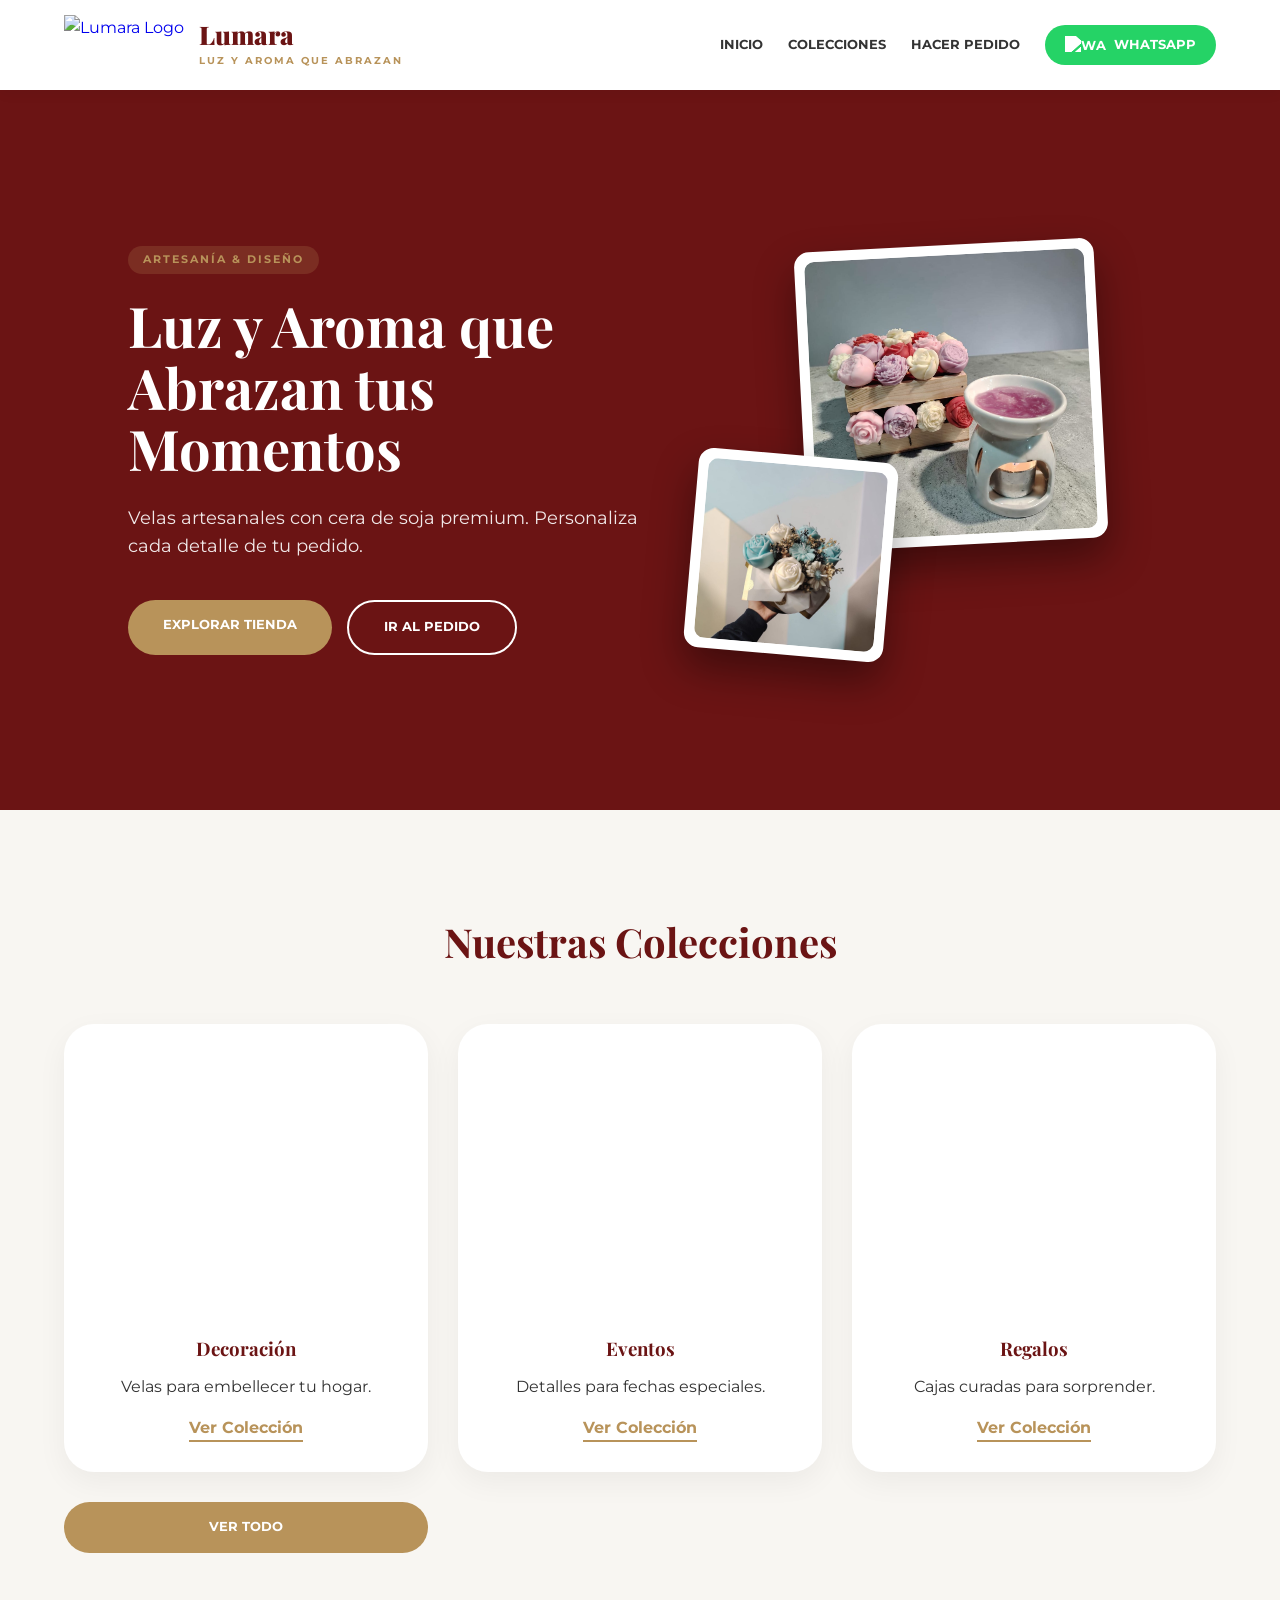
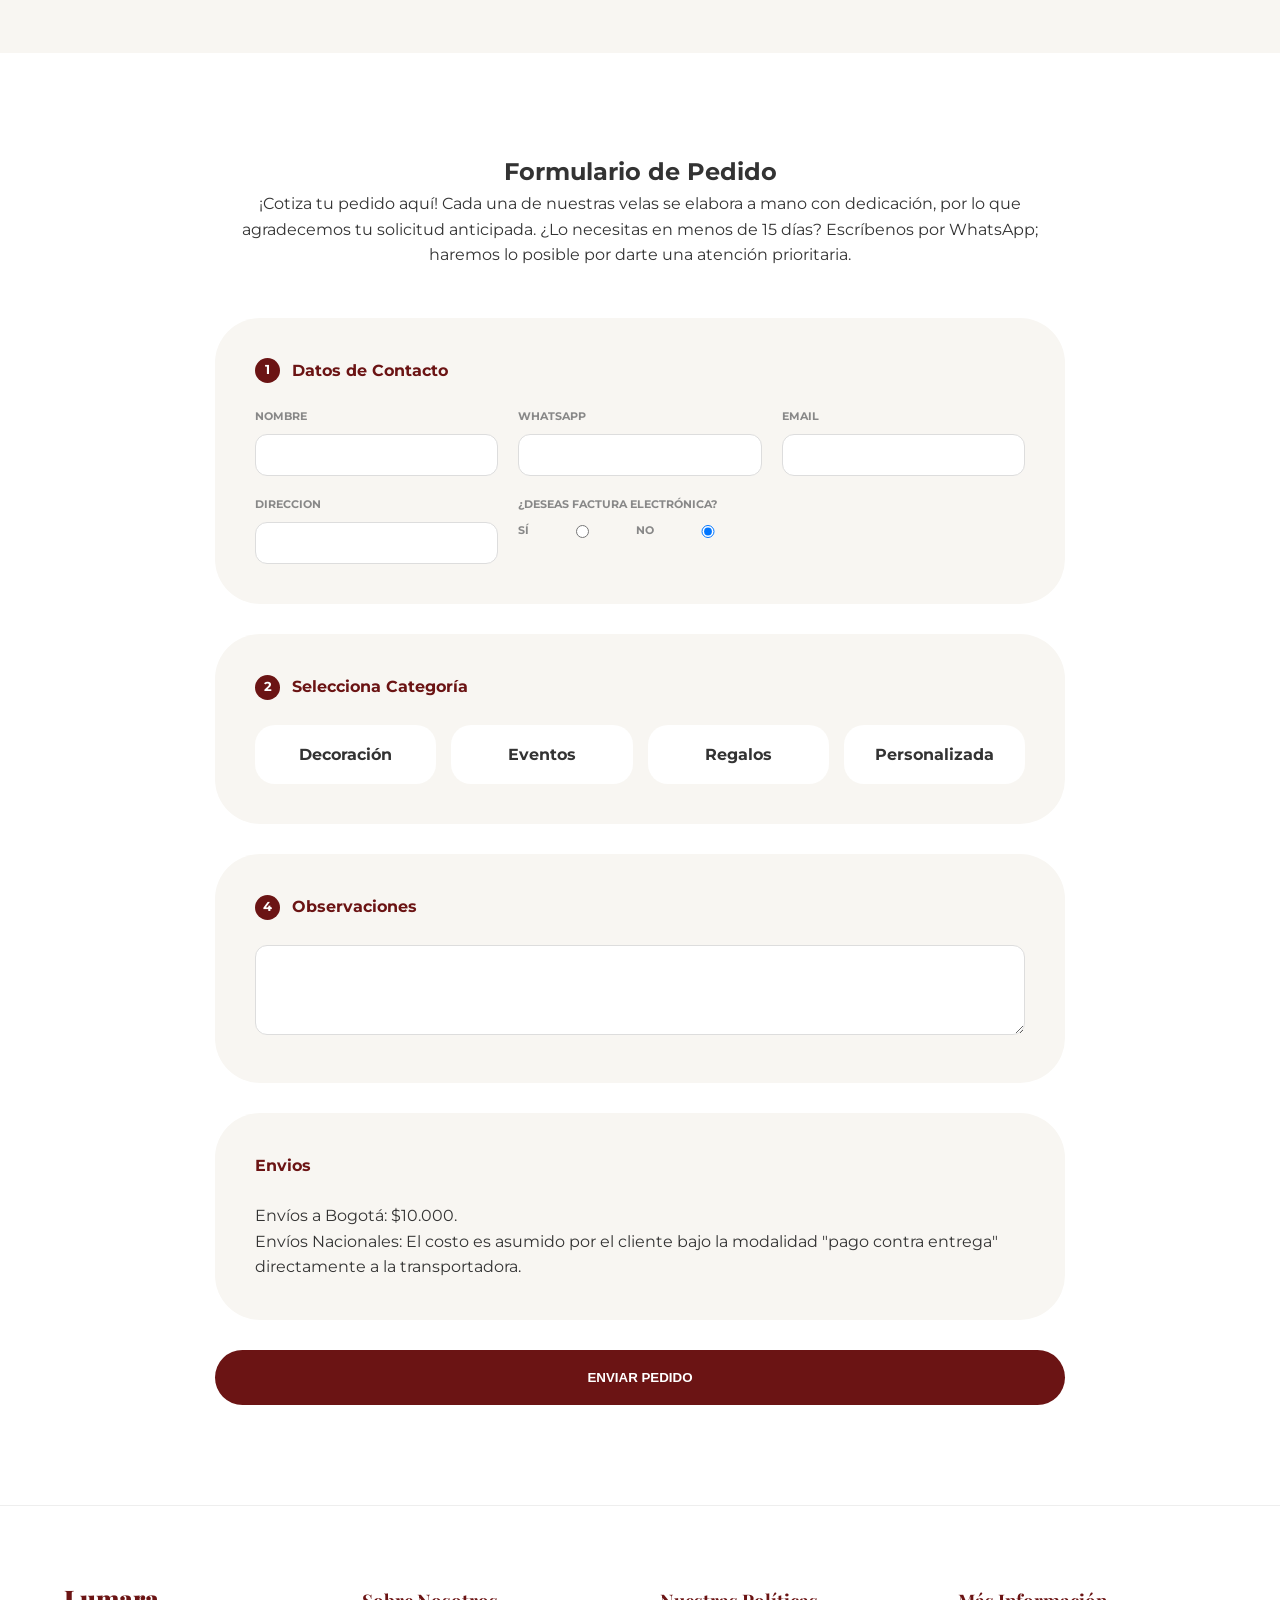
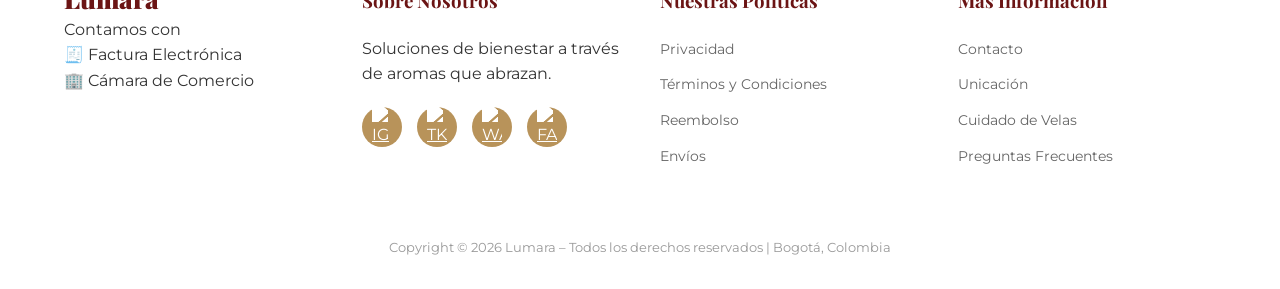
==== index.html @ b3f526e1 "Carga inicial del proyecto Lumara" ====
<!DOCTYPE html>
<html lang="es">
<head>
    <meta charset="UTF-8">
    <meta name="viewport" content="width=device-width, initial-scale=1.0">
    <title>Lumara | Luz y Aroma que Abrazan</title>
    <link href="https://fonts.googleapis.com/css2?family=Montserrat:wght@400;700&family=Playfair+Display:wght@700;900&display=swap" rel="stylesheet">
    <link rel="stylesheet" href="style.css">
</head>
<body>

    <header class="navbar">
        <div class="nav-container">
            <a href="#" class="logo-area">
                <img src="imagenes/Logo-lumara.PNG" alt="Lumara Logo" class="main-logo">
                <div class="brand-text">
                    <span class="brand-name">Lumara</span>
                    <span class="slogan">LUZ Y AROMA QUE ABRAZAN</span>
                </div>
            </a>
            <nav class="nav-links">
                <a href="#inicio">Inicio</a>
                <a href="#catalogo">Colecciones</a>
                <a href="#pedido">Hacer Pedido</a>
                <a href="https://wa.me/573114916142" class="wa-pill" target="_blank">
                    <img src="https://upload.wikimedia.org/wikipedia/commons/6/6b/WhatsApp.svg" alt="WA">
                    <span>WhatsApp</span>
                </a>
            </nav>
        </div>
    </header>

    <section id="inicio" class="hero">
        <div class="hero-content">
            <span class="badge">ARTESANÍA & DISEÑO</span>
            <h1>Luz y Aroma que Abrazan tus Momentos</h1>
            <p>Velas artesanales con cera de soja premium. Personaliza cada detalle de tu pedido.</p>
            <div class="hero-btns">
                <a href="#catalogo" class="btn btn-gold">Explorar Tienda</a>
                <a href="#pedido" class="btn btn-outline">Ir al Pedido</a>
            </div>
        </div>
        <div class="hero-visual">
            <div class="floating-card main-img">
                <img src="imagenes/vela-principal.jpeg" alt="Vela Lumara">
            </div>
            <div class="floating-card sub-img">
                <img src="imagenes/detalle-vela.jpeg" alt="Detalle Artesanal">
            </div>
        </div>
    </section>
 
    <section id="catalogo" class="catalog">
        <h2 class="section-title">Nuestras Colecciones</h2>
        <div class="categories-container">
            <div class="category-card">
                <div class="cat-img" style="background-image: url('img-decoracion.jpg');"></div>
                <div class="cat-info">
                    <h3>Decoración</h3>
                    <p>Velas para embellecer tu hogar.</p>
                    <a href="decoracion.html" class="btn-cat">Ver Colección</a>
                </div>
            </div>
            <div class="category-card">
                <div class="cat-img" style="background-image: url('img-eventos.jpg');"></div>
                <div class="cat-info">
                    <h3>Eventos</h3>
                    <p>Detalles para fechas especiales.</p>
                    <a href="eventos.html" class="btn-cat">Ver Colección</a>
                </div>
            </div>
            <div class="category-card">
                <div class="cat-img" style="background-image: url('img-regalos.jpg');"></div>
                <div class="cat-info">
                    <h3>Regalos</h3>
                    <p>Cajas curadas para sorprender.</p>
                    <a href="regalos.html" class="btn-cat">Ver Colección</a>
                </div>
            </div>
            <a href="#verTodo" class="btn btn-gold">Ver todo</a>
        </div>
    </section>

    <section id="pedido" class="order-section">
        <div class="form-container">
            <div class="form-header">
                <h2>Formulario de Pedido</h2>
                <p>¡Cotiza tu pedido aquí! Cada una de nuestras velas se elabora a mano con dedicación, por lo que agradecemos tu solicitud anticipada. ¿Lo necesitas en menos de 15 días? Escríbenos por WhatsApp; haremos lo posible por darte una atención prioritaria.</p>
            </div>

            <form id="lumara-form">
                <div class="form-block">
                    <div class="block-title"><span>1</span> Datos de Contacto</div>
                    <div class="input-grid">
                        <div class="field">
                            <label>Nombre</label>
                            <input type="text" name="nombre" required>
                        </div>
                        <div class="field">
                            <label>WhatsApp</label>
                            <input type="tel" name="whatsapp" required>
                        </div>
                        <div class="field">
                            <label>Email</label>
                            <input type="email" name="email">
                        </div>
                        <div class="field">
                            <label>Direccion</label>
                            <input type="email" name="email">
                        </div>
                        <div class="field">
                            <label>¿Deseas Factura Electrónica?</label>
                            <div class="options-group">
                                <label for="factura_si">Sí</label>
                                <input type="radio" id="factura_si" name="factura" value="si">
                                
                                <label for="factura_no">No</label>
                                <input type="radio" id="factura_no"name="factura" value="no"checked>
                            </div>
                        </div>
                    </div>
                </div>

                <div class="form-block">
                    <div class="block-title"><span>2</span> Selecciona Categoría</div>
                    <div class="category-selector-grid">
                        <label class="radio-card">
                            <input type="radio" name="categoria" value="decoracion" onclick="showProducts('decoracion')">
                            <div class="radio-box">Decoración</div>
                        </label>
                        <label class="radio-card">
                            <input type="radio" name="categoria" value="eventos" onclick="showProducts('eventos')">
                            <div class="radio-box">Eventos</div>
                        </label>
                        <label class="radio-card">
                            <input type="radio" name="categoria" value="regalos" onclick="showProducts('regalos')">
                            <div class="radio-box">Regalos</div>
                        </label>
                        <label class="radio-card">
                            <input type="radio" name="categoria" value="personalizada" onclick="showProducts('personalizada')">
                            <div class="radio-box">Personalizada</div>
                        </label>
                    </div>
                </div>

                <div id="productos-dinamicos" class="form-block" style="display: none;">
                    <div class="block-title"><span>3</span> Cantidades</div>
                    
                    <div id="list-decoracion" class="product-list" style="display: none;">
                        <div class="product-item"><span>🕯️ Vela Burbuja</span><input type="number" name="cant_burbuja" min="0"></div>
                        <div class="product-item"><span>🕯️ Vela Escultura</span> <input type="number" name="cant_escultura" min="0"></div>
                    </div>

                    <div id="list-eventos" class="product-list" style="display: none;">
                        <div class="product-item"><span>🎁 Mini Jar</span> <input type="number" name="cant_jar" min="0"></div>
                        <div class="product-item"><span>🎁 Vela de Té</span> <input type="number" name="cant_te" min="0"></div>
                    </div>

                    <div id="list-regalos" class="product-list" style="display: none;">
                        <div class="product-item"><span>💝 Box Relax</span> <input type="number" name="cant_box" min="0"></div>
                    </div>
                </div>
                <div class="form-block">
                    <div class="block-title"><span>4</span> Observaciones</div>
                    <textarea name="observaciones" rows="4"></textarea>
                </div>
                <div class="form-block">
                    <div class="block-title"> Envios </div>
                    <p> Envíos a Bogotá: $10.000.<br>Envíos Nacionales: El costo es asumido por el cliente bajo la modalidad "pago contra entrega" directamente a la transportadora.</p>
                </div>
                <button type="submit" class="btn-submit" id="submit-btn">Enviar Pedido</button>
            </form>
        </div>
    </section>

    <footer class="footer-lumara">
        <div class="footer-container">
            <div class="footer-col brand-col">
                <span class="brand-name">Lumara</span>
                <p class="legal-badge">Contamos con</p>
                <p class="legal-badge">🧾 Factura Electrónica</p>
                <p class="legal-badge">🏢 Cámara de Comercio</p>
            </div>

            <div class="footer-col">
                <h3>Sobre Nosotros</h3>
                <p>Soluciones de bienestar a través de aromas que abrazan.</p>
                <div class="social-row">
                    <a href="#" class="social-item"><img src="ig-icon.png" alt="IG"></a>
                    <a href="#" class="social-item"><img src="tk-icon.png" alt="TK"></a>
                    <a href="#" class="social-item"><img src="wa-icon.png" alt="WA"></a>
                    <a href="#" class="social-item"><img src="wa-icon.png" alt="FA"></a>
                </div>
            </div>

            <div class="footer-col">
                <h3>Nuestras Políticas</h3>
                <ul class="footer-links">
                    <li><a href="#">Privacidad</a></li>
                    <li><a href="#">Términos y Condiciones</a></li>
                    <li><a href="#">Reembolso</a></li>
                    <li><a href="#">Envíos</a></li>
                </ul>
            </div>

            <div class="footer-col">
                <h3>Más Información</h3>
                <ul class="footer-links">
                    <li><a href="#">Contacto</a></li>
                    <li><a href="#">Unicación</a></li>
                    <li><a href="#">Cuidado de Velas</a></li>
                    <li><a href="#">Preguntas Frecuentes</a></li>
                </ul>
            </div>
        </div>

        <div class="footer-credits">
            <p>Copyright © 2026 Lumara – Todos los derechos reservados | Bogotá, Colombia</p>
        </div>
    </footer>

    <script src="script.js"></script>

</body>
</html>
---- style.css ----
/* ==========================================================================
   1. VARIABLES Y BASE
   ========================================================================== */
:root {
    --burgundy: #6b1414;
    --gold: #b8935a;
    --cream: #f8f6f2;
    --white: #ffffff;
    --text: #333333;
    --shadow: 0 10px 30px rgba(0,0,0,0.05);
}

* {
    box-sizing: border-box;
    margin: 0;
    padding: 0;
}

html {
    scroll-behavior: smooth;
}

body {
    font-family: 'Montserrat', sans-serif;
    background-color: var(--cream);
    color: var(--text);
    line-height: 1.6;
}

/* ==========================================================================
   2. HEADER (CORREGIDO: image_ba6377)
   ========================================================================== */
.navbar {
    background: var(--white);
    height: 90px;
    display: flex;
    align-items: center;
    position: sticky;
    top: 0;
    z-index: 1000;
    box-shadow: 0 2px 15px rgba(0,0,0,0.05);
}

.nav-container {
    width: 90%;
    max-width: 1200px;
    margin: 0 auto;
    display: flex;
    justify-content: space-between;
    align-items: center;
}

.logo-area {
    display: flex;
    align-items: center;
    gap: 15px;
    text-decoration: none;
}

.main-logo {
    height: 60px !important; /* Tamaño fijo para evitar desproporción */
    width: auto;
}

.brand-name {
    font-family: 'Playfair Display', serif;
    font-size: 1.6rem;
    color: var(--burgundy);
    font-weight: 900;
    line-height: 1;
}

.slogan {
    font-size: 0.6rem;
    letter-spacing: 2px;
    color: var(--gold);
    font-weight: 700;
    display: block;
}

.nav-links {
    display: flex;
    align-items: center;
    gap: 25px;
}

.nav-links a {
    text-decoration: none;
    color: var(--text);
    font-size: 0.8rem;
    font-weight: 700;
    text-transform: uppercase;
    transition: 0.3s;
}

.nav-links a:hover {
    color: var(--gold);
}

.wa-pill {
    background: #25D366;
    color: white !important;
    padding: 10px 20px;
    border-radius: 50px;
    display: flex;
    align-items: center;
    gap: 8px;
}

.wa-pill img {
    height: 18px;
    filter: brightness(0) invert(1);
}

/* ==========================================================================
   3. HERO (ESTILO BORGOÑA: image_bb5703)
   ========================================================================== */
.hero {
    background-color: var(--burgundy); /* Fondo total borgoña */
    min-height: 80vh;
    display: flex;
    align-items: center;
    padding: 60px 10%;
    color: var(--white);
    overflow: hidden;
}

.hero-content {
    flex: 1;
    max-width: 600px;
}

.badge {
    display: inline-block;
    background: rgba(184, 147, 90, 0.2);
    color: var(--gold);
    padding: 5px 15px;
    border-radius: 50px;
    font-size: 0.7rem;
    font-weight: 700;
    letter-spacing: 2px;
    margin-bottom: 20px;
}

.hero h1 {
    font-family: 'Playfair Display', serif;
    font-size: 3.5rem;
    line-height: 1.1;
    margin-bottom: 25px;
}

.hero p {
    font-size: 1.1rem;
    margin-bottom: 40px;
    opacity: 0.9;
}

.hero-btns {
    display: flex;
    gap: 15px;
}

.btn {
    padding: 15px 35px;
    border-radius: 50px;
    text-decoration: none;
    font-weight: 700;
    text-transform: uppercase;
    font-size: 0.8rem;
    transition: 0.3s;
}

.btn-gold {
    background: var(--gold);
    color: var(--white);
}

.btn-outline {
    border: 2px solid var(--white);
    color: var(--white);
}

.btn:hover {
    transform: translateY(-3px);
    box-shadow: 0 10px 20px rgba(0,0,0,0.2);
}

/* IMÁGENES FLOTANTES (CORREGIDO: image_bb57b9) */
.hero-visual {
    flex: 1;
    position: relative;
    height: 450px;
    display: flex;
    justify-content: center;
}

.floating-card {
    position: absolute;
    background: var(--white);
    padding: 10px;
    border-radius: 15px;
    box-shadow: 0 20px 40px rgba(0,0,0,0.4);
}

.main-img {
    width: 300px;
    z-index: 2;
    top: 20px;
    right: 10%;
    transform: rotate(-3deg);
}

.sub-img {
    width: 200px;
    z-index: 3;
    bottom: 20px;
    left: 10%;
    transform: rotate(5deg);
}

.floating-card img {
    width: 100%;
    border-radius: 10px;
    display: block;
}

/* ==========================================================================
   4. COLECCIONES / CATÁLOGO
   ========================================================================== */
.catalog {
    padding: 100px 5%;
    text-align: center;
}

.section-title {
    font-family: 'Playfair Display', serif;
    font-size: 2.5rem;
    color: var(--burgundy);
    margin-bottom: 50px;
}

.categories-container {
    display: grid;
    grid-template-columns: repeat(auto-fit, minmax(300px, 1fr));
    gap: 30px;
    max-width: 1200px;
    margin: 0 auto;
}

.category-card {
    background: var(--white);
    border-radius: 30px;
    overflow: hidden;
    box-shadow: var(--shadow);
    transition: 0.3s;
}

.cat-img {
    height: 280px;
    background-size: cover;
    background-position: center;
}

.cat-info {
    padding: 30px;
}

.cat-info h3 {
    font-family: 'Playfair Display', serif;
    color: var(--burgundy);
    margin-bottom: 10px;
}

.btn-cat {
    display: inline-block;
    margin-top: 15px;
    color: var(--gold);
    text-decoration: none;
    font-weight: 700;
    border-bottom: 2px solid var(--gold);
}

/* ==========================================================================
   5. FORMULARIO (BORDES CURVOS: image_ba5ff6)
   ========================================================================== */
.order-section {
    padding: 100px 5%;
    background-color: var(--white);
}

.form-container {
    max-width: 850px;
    margin: 0 auto;
}

.form-header {
    text-align: center;
    margin-bottom: 50px;
}

.form-block {
    background: var(--cream);
    padding: 40px;
    border-radius: 45px; /* Bordes muy curvos como en la imagen */
    margin-bottom: 30px;
}

.block-title {
    font-weight: 700;
    color: var(--burgundy);
    margin-bottom: 25px;
    display: flex;
    align-items: center;
    gap: 12px;
}

.block-title span {
    background: var(--burgundy);
    color: var(--white);
    width: 25px;
    height: 25px;
    border-radius: 50%;
    display: flex;
    align-items: center;
    justify-content: center;
    font-size: 0.8rem;
}

.input-grid {
    display: grid;
    grid-template-columns: repeat(auto-fit, minmax(200px, 1fr));
    gap: 20px;
}

.field {
    display: flex;
    flex-direction: column;
    gap: 8px;
}

.field label {
    font-size: 0.7rem;
    font-weight: 700;
    text-transform: uppercase;
    color: #888;
}

input, textarea {
    padding: 12px 18px;
    border: 1px solid #ddd;
    border-radius: 12px;
    font-family: inherit;
    width: 100%;
}

/* Contenedor principal de la pregunta de factura */
.field-invoice {
  display: flex;
  flex-direction: column;
  gap: 10px; /* Espaciado entre la pregunta y las opciones */
  margin-top: 15px; /* Espaciado superior */
}

/* Estilo para la pregunta */
.field-invoice label.question {
  color: #333;
  font-weight: bold;
}

/* Contenedor de las opciones SÍ/NO */
.options-group {
  display: flex;
  gap: 0px; /* Espaciado horizontal entre las opciones */
  align-items: center; /* Alineación vertical */
}

/* Contenedor individual para cada opción (radio + label) */
.option {
  display: flex;
  align-items: center; /* Centrar verticalmente radio y label */
  gap: 8px; /* Espaciado entre el botón de radio y el texto */
  cursor: pointer;
}

/* Estilos específicos para las etiquetas de las opciones */
.option label {
  color: #555;
  font-weight: normal;
  margin: 0;
}

/* Selector de Categoría */
.category-selector-grid {
    display: grid;
    grid-template-columns: repeat(auto-fit, minmax(130px, 1fr));
    gap: 15px;
}

.radio-card input { display: none; }
.radio-box {
    padding: 15px;
    background: var(--white);
    border-radius: 20px;
    text-align: center;
    cursor: pointer;
    font-weight: 700;
    border: 2px solid transparent;
    transition: 0.3s;
}

.radio-card input:checked + .radio-box {
    border-color: var(--gold);
    color: var(--gold);
}

/* Lista de productos dinámicos */
.product-item {
    display: flex;
    justify-content: space-between;
    align-items: center;
    padding: 12px 0;
    border-bottom: 1px solid rgba(0,0,0,0.05);
}

.product-item input {
    width: 300px;
    text-align: center;
}

.btn-submit {
    width: 100%;
    padding: 20px;
    background: var(--burgundy);
    color: var(--white);
    border: none;
    border-radius: 50px;
    font-weight: 700;
    text-transform: uppercase;
    cursor: pointer;
    transition: 0.3s;
}

.btn-submit:hover {
    background: var(--gold);
}

/* ==========================================================================
   6. FOOTER (image_b9f680)
   ========================================================================== */
.footer-lumara {
    background: var(--white);
    padding: 80px 5% 30px;
    border-top: 1px solid #eee;
}

.footer-container {
    max-width: 1200px;
    margin: 0 auto;
    display: grid;
    grid-template-columns: repeat(auto-fit, minmax(200px, 1fr));
    gap: 40px;
}

.footer-col h3 {
    font-family: 'Playfair Display', serif;
    color: var(--burgundy);
    margin-bottom: 20px;
}

.footer-links { list-style: none; }
.footer-links li { margin-bottom: 10px; }
.footer-links a { text-decoration: none; color: #666; font-size: 0.9rem; }

.social-row { display: flex; gap: 15px; margin-top: 20px; }
.social-item {
    width: 40px;
    height: 40px;
    background: var(--gold);
    border-radius: 50%;
    display: flex;
    align-items: center;
    justify-content: center;
}

.social-item img {
    width: 20px;
    filter: brightness(0) invert(1);
}

.footer-credits {
    text-align: center;
    margin-top: 60px;
    font-size: 0.8rem;
    color: #999;
}

/* ==========================================================================
   7. RESPONSIVO
   ========================================================================== */
@media (max-width: 768px) {
    .navbar { height: auto; padding: 15px 0; }
    .nav-links { display: none; } /* Ocultar menú en móvil para simplicidad */
    .hero { flex-direction: column; text-align: center; padding: 40px 5%; }
    .hero h1 { font-size: 2.5rem; }
    .hero-visual { width: 100%; height: 300px; margin-top: 40px; }
    .main-img { width: 220px; }
    .sub-img { width: 150px; }
}
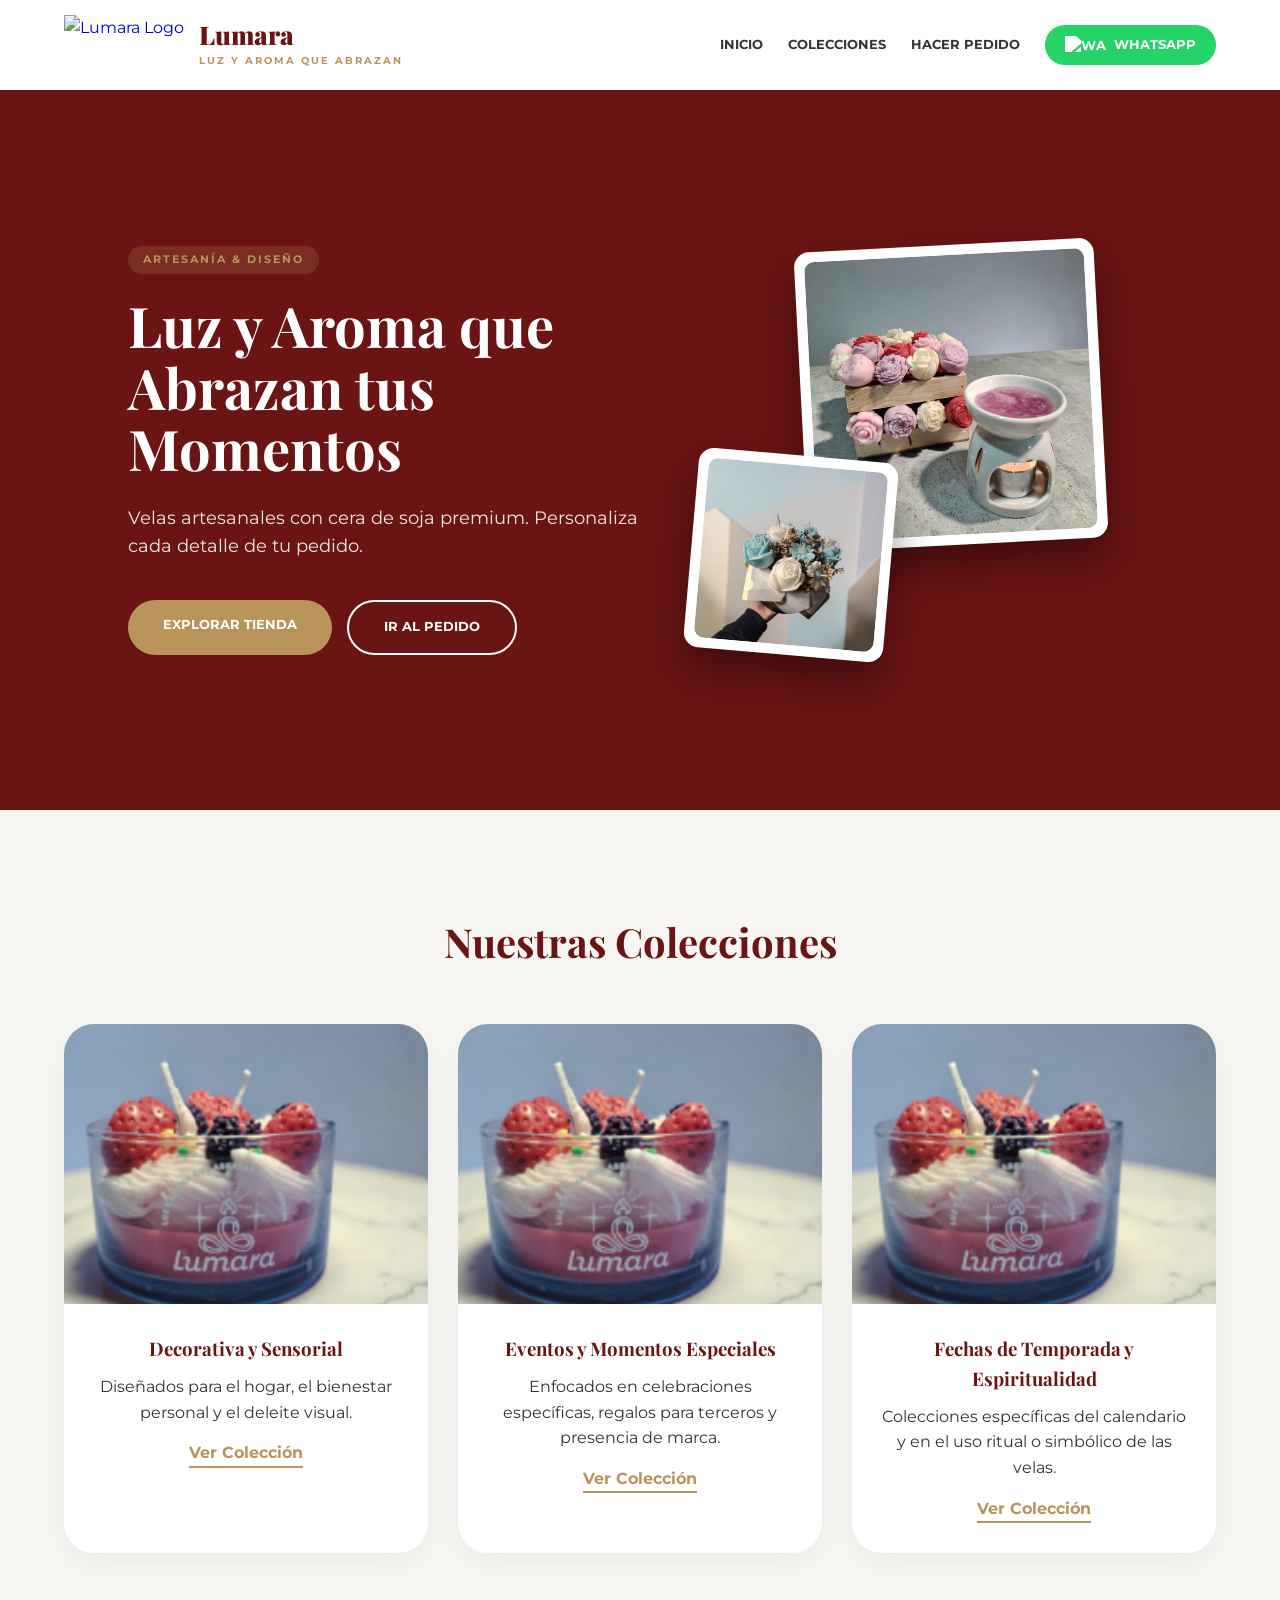
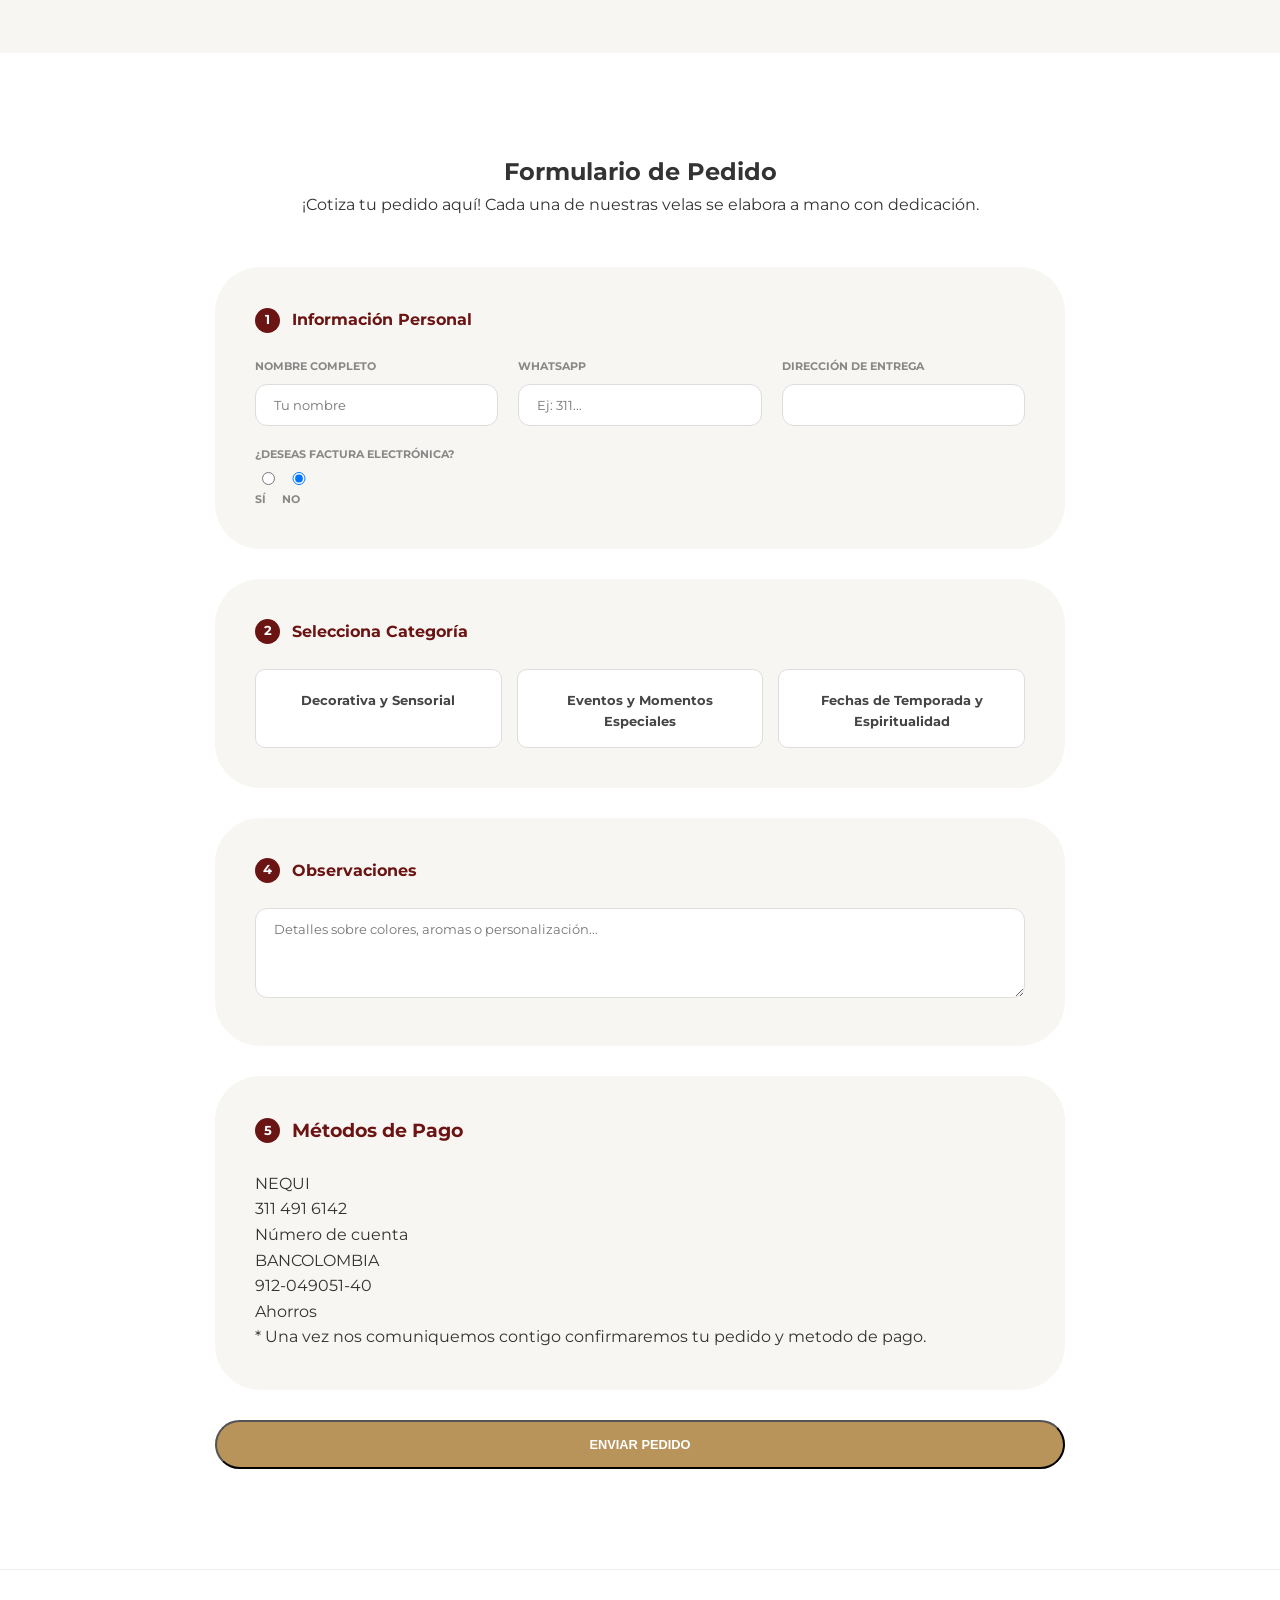
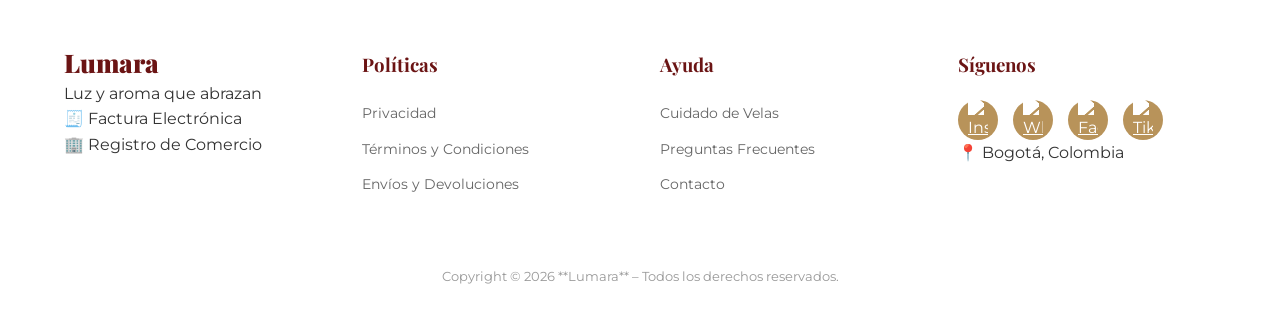
==== commit 661a664d: "Mejoras en el diseño de Lumara 15 de marzo" ====
--- a/index.html
+++ b/index.html
@@ -1,12 +1,16 @@
 <!DOCTYPE html>
 <html lang="es">
+
 <head>
     <meta charset="UTF-8">
     <meta name="viewport" content="width=device-width, initial-scale=1.0">
     <title>Lumara | Luz y Aroma que Abrazan</title>
-    <link href="https://fonts.googleapis.com/css2?family=Montserrat:wght@400;700&family=Playfair+Display:wght@700;900&display=swap" rel="stylesheet">
+    <link
+        href="https://fonts.googleapis.com/css2?family=Montserrat:wght@400;700&family=Playfair+Display:wght@700;900&display=swap"
+        rel="stylesheet">
     <link rel="stylesheet" href="style.css">
 </head>
+
 <body>
 
     <header class="navbar">
@@ -37,7 +41,7 @@
             <p>Velas artesanales con cera de soja premium. Personaliza cada detalle de tu pedido.</p>
             <div class="hero-btns">
                 <a href="#catalogo" class="btn btn-gold">Explorar Tienda</a>
-                <a href="#pedido" class="btn btn-outline">Ir al Pedido</a>
+                <a href="decorativa.html" class="btn btn-outline">Ir al Pedido</a>
             </div>
         </div>
         <div class="hero-visual">
@@ -49,35 +53,38 @@
             </div>
         </div>
     </section>
- 
+
     <section id="catalogo" class="catalog">
         <h2 class="section-title">Nuestras Colecciones</h2>
         <div class="categories-container">
+
             <div class="category-card">
-                <div class="cat-img" style="background-image: url('img-decoracion.jpg');"></div>
+                <div class="cat-img" style="background-image: url('imagenes/Decorativa y Sensorial.png');"></div>
                 <div class="cat-info">
-                    <h3>Decoración</h3>
-                    <p>Velas para embellecer tu hogar.</p>
-                    <a href="decoracion.html" class="btn-cat">Ver Colección</a>
-                </div>
-            </div>
+                    <h3>Decorativa y Sensorial</h3>
+                    <p>Diseñados para el hogar, el bienestar personal y el deleite visual.</p>
+                    <a href="decorativa.html" class="btn-cat">Ver Colección</a>
+                </div>
+            </div>
+
             <div class="category-card">
-                <div class="cat-img" style="background-image: url('img-eventos.jpg');"></div>
+                <div class="cat-img" style="background-image: url('imagenes/Decorativa y Sensorial.png');"></div>
                 <div class="cat-info">
-                    <h3>Eventos</h3>
-                    <p>Detalles para fechas especiales.</p>
+                    <h3>Eventos y Momentos Especiales</h3>
+                    <p>Enfocados en celebraciones específicas, regalos para terceros y presencia de marca.</p>
                     <a href="eventos.html" class="btn-cat">Ver Colección</a>
                 </div>
             </div>
+
             <div class="category-card">
-                <div class="cat-img" style="background-image: url('img-regalos.jpg');"></div>
+                <div class="cat-img" style="background-image: url('imagenes/Decorativa y Sensorial.png');"></div>
                 <div class="cat-info">
-                    <h3>Regalos</h3>
-                    <p>Cajas curadas para sorprender.</p>
-                    <a href="regalos.html" class="btn-cat">Ver Colección</a>
-                </div>
-            </div>
-            <a href="#verTodo" class="btn btn-gold">Ver todo</a>
+                    <h3>Fechas de Temporada y Espiritualidad</h3>
+                    <p>Colecciones específicas del calendario y en el uso ritual o simbólico de las velas.</p>
+                    <a href="temporada.html" class="btn-cat">Ver Colección</a>
+                </div>
+            </div>
+
         </div>
     </section>
 
@@ -85,37 +92,35 @@
         <div class="form-container">
             <div class="form-header">
                 <h2>Formulario de Pedido</h2>
-                <p>¡Cotiza tu pedido aquí! Cada una de nuestras velas se elabora a mano con dedicación, por lo que agradecemos tu solicitud anticipada. ¿Lo necesitas en menos de 15 días? Escríbenos por WhatsApp; haremos lo posible por darte una atención prioritaria.</p>
-            </div>
-
-            <form id="lumara-form">
+                <p>¡Cotiza tu pedido aquí! Cada una de nuestras velas se elabora a mano con dedicación.</p>
+            </div>
+
+            <form id="lumara-form"
+                action="https://script.google.com/macros/s/AKfycbyXKoO1j0jB86l4303hx8iAHmaSDSlbwB7p09s8OtyvmfCqDyS-DnFpuV3d4gm1bo3w/exec"
+                method="POST">
+
                 <div class="form-block">
-                    <div class="block-title"><span>1</span> Datos de Contacto</div>
+                    <div class="block-title"><span>1</span> Información Personal</div>
                     <div class="input-grid">
                         <div class="field">
-                            <label>Nombre</label>
-                            <input type="text" name="nombre" required>
-                        </div>
-                        <div class="field">
-                            <label>WhatsApp</label>
-                            <input type="tel" name="whatsapp" required>
-                        </div>
-                        <div class="field">
-                            <label>Email</label>
-                            <input type="email" name="email">
-                        </div>
-                        <div class="field">
-                            <label>Direccion</label>
-                            <input type="email" name="email">
-                        </div>
-                        <div class="field">
-                            <label>¿Deseas Factura Electrónica?</label>
+                            <label for="nombre">NOMBRE COMPLETO</label>
+                            <input type="text" id="nombre" name="nombre" placeholder="Tu nombre" required>
+                        </div>
+                        <div class="field">
+                            <label for="whatsapp">WHATSAPP</label>
+                            <input type="tel" id="whatsapp" name="whatsapp" placeholder="Ej: 311..." required>
+                        </div>
+                        <div class="field">
+                            <label for="direccion">DIRECCIÓN DE ENTREGA</label>
+                            <input type="text" id="direccion" name="direccion" required>
+                        </div>
+                        <div class="field">
+                            <label>¿DESEAS FACTURA ELECTRÓNICA?</label>
                             <div class="options-group">
-                                <label for="factura_si">Sí</label>
-                                <input type="radio" id="factura_si" name="factura" value="si">
-                                
-                                <label for="factura_no">No</label>
-                                <input type="radio" id="factura_no"name="factura" value="no"checked>
+                                <label class="radio-item"><input type="radio" name="factura" value="si">
+                                    <span>SÍ</span></label>
+                                <label class="radio-item"><input type="radio" name="factura" value="no" checked>
+                                    <span>NO</span></label>
                             </div>
                         </div>
                     </div>
@@ -123,103 +128,134 @@
 
                 <div class="form-block">
                     <div class="block-title"><span>2</span> Selecciona Categoría</div>
-                    <div class="category-selector-grid">
-                        <label class="radio-card">
-                            <input type="radio" name="categoria" value="decoracion" onclick="showProducts('decoracion')">
-                            <div class="radio-box">Decoración</div>
-                        </label>
-                        <label class="radio-card">
-                            <input type="radio" name="categoria" value="eventos" onclick="showProducts('eventos')">
-                            <div class="radio-box">Eventos</div>
-                        </label>
-                        <label class="radio-card">
-                            <input type="radio" name="categoria" value="regalos" onclick="showProducts('regalos')">
-                            <div class="radio-box">Regalos</div>
-                        </label>
-                        <label class="radio-card">
-                            <input type="radio" name="categoria" value="personalizada" onclick="showProducts('personalizada')">
-                            <div class="radio-box">Personalizada</div>
-                        </label>
+                    <div class="category-selector-grid" id="category-grid">
                     </div>
                 </div>
 
                 <div id="productos-dinamicos" class="form-block" style="display: none;">
-                    <div class="block-title"><span>3</span> Cantidades</div>
-                    
-                    <div id="list-decoracion" class="product-list" style="display: none;">
-                        <div class="product-item"><span>🕯️ Vela Burbuja</span><input type="number" name="cant_burbuja" min="0"></div>
-                        <div class="product-item"><span>🕯️ Vela Escultura</span> <input type="number" name="cant_escultura" min="0"></div>
-                    </div>
-
-                    <div id="list-eventos" class="product-list" style="display: none;">
-                        <div class="product-item"><span>🎁 Mini Jar</span> <input type="number" name="cant_jar" min="0"></div>
-                        <div class="product-item"><span>🎁 Vela de Té</span> <input type="number" name="cant_te" min="0"></div>
-                    </div>
-
-                    <div id="list-regalos" class="product-list" style="display: none;">
-                        <div class="product-item"><span>💝 Box Relax</span> <input type="number" name="cant_box" min="0"></div>
-                    </div>
-                </div>
+                    <div class="block-title"><span>3</span> Personaliza tu Selección</div>
+                    <div id="container-subcategorias"></div>
+                </div>
+
                 <div class="form-block">
                     <div class="block-title"><span>4</span> Observaciones</div>
-                    <textarea name="observaciones" rows="4"></textarea>
-                </div>
-                <div class="form-block">
-                    <div class="block-title"> Envios </div>
-                    <p> Envíos a Bogotá: $10.000.<br>Envíos Nacionales: El costo es asumido por el cliente bajo la modalidad "pago contra entrega" directamente a la transportadora.</p>
-                </div>
-                <button type="submit" class="btn-submit" id="submit-btn">Enviar Pedido</button>
+                    <textarea name="observaciones" rows="4"
+                        placeholder="Detalles sobre colores, aromas o personalización..."></textarea>
+                </div>
+
+                <div class="form-block payment-methods">
+                    <div class="block-title">
+                        <span>5<i class="fas fa-credit-card"></i></span>
+                        <h3>Métodos de Pago</h3>
+                    </div>
+
+                    <div class="payment-grid">
+                        <div class="payment-card nequi">
+                            <div class="card-header">
+                                <span class="bank-name">NEQUI</span>
+                                <i class="fas fa-mobile-alt"></i>
+                            </div>
+                            <div class="card-number">311 491 6142</div>
+                            <p class="card-label">Número de cuenta</p>
+                        </div>
+
+                        <div class="payment-card bancolombia">
+                            <div class="card-header">
+                                <span class="bank-name">BANCOLOMBIA</span>
+                                <i class="fas fa-university"></i>
+                            </div>
+                            <div class="card-number">912-049051-40</div>
+                            <p class="card-label">Ahorros</p>
+                        </div>
+                    </div>
+
+                    <p class="payment-note">
+                        * Una vez nos comuniquemos contigo confirmaremos tu pedido y metodo de pago.
+                    </p>
+                </div>
+                <div class="form-actions" style="text-align: center;">
+                    <button type="submit" id="submit-btn" class="btn btn-gold"
+                        style="width: 100%; padding: 15px;">ENVIAR PEDIDO</button>
+                </div>
+
             </form>
         </div>
     </section>
+
+    <div id="modal-resumen" class="modal-overlay"
+        style="display: none; background: rgba(0,0,0,0.6); position: fixed; top: 0; left: 0; width: 100%; height: 100%; justify-content: center; align-items: center; z-index: 1000;">
+        <div class="modal-content"
+            style="background: white; padding: 30px; border-radius: 15px; max-width: 500px; width: 90%; max-height: 80vh; overflow-y: auto;">
+            <h2 style="font-family: 'Playfair Display', serif; color: #b8935a; margin-bottom: 15px;">Resumen de tu
+                Pedido</h2>
+            <div id="resumen-contenido"
+                style="text-align: left; margin-bottom: 20px; font-size: 14px; line-height: 1.6; border-top: 1px solid #eee; padding-top: 15px;">
+            </div>
+            <div style="display: flex; gap: 10px;">
+                <button onclick="cerrarResumen()"
+                    style="flex: 1; padding: 10px; border: 1px solid #ccc; background: white; border-radius: 5px; cursor: pointer;">Editar</button>
+                <button onclick="confirmarYEnviar()" id="btn-confirmar-final"
+                    style="flex: 2; padding: 10px; background: #b8935a; color: white; border: none; border-radius: 5px; cursor: pointer; font-weight: bold;">Confirmar
+                    y Enviar</button>
+            </div>
+        </div>
+    </div>
+
+    <script src="script.js"></script>
 
     <footer class="footer-lumara">
         <div class="footer-container">
             <div class="footer-col brand-col">
                 <span class="brand-name">Lumara</span>
-                <p class="legal-badge">Contamos con</p>
-                <p class="legal-badge">🧾 Factura Electrónica</p>
-                <p class="legal-badge">🏢 Cámara de Comercio</p>
+                <p class="slogan-footer">Luz y aroma que abrazan</p>
+                <div class="legal-info">
+                    <p class="legal-badge">🧾 Factura Electrónica</p>
+                    <p class="legal-badge">🏢 Registro de Comercio</p>
+                </div>
             </div>
 
             <div class="footer-col">
-                <h3>Sobre Nosotros</h3>
-                <p>Soluciones de bienestar a través de aromas que abrazan.</p>
-                <div class="social-row">
-                    <a href="#" class="social-item"><img src="ig-icon.png" alt="IG"></a>
-                    <a href="#" class="social-item"><img src="tk-icon.png" alt="TK"></a>
-                    <a href="#" class="social-item"><img src="wa-icon.png" alt="WA"></a>
-                    <a href="#" class="social-item"><img src="wa-icon.png" alt="FA"></a>
-                </div>
-            </div>
-
-            <div class="footer-col">
-                <h3>Nuestras Políticas</h3>
+                <h3>Políticas</h3>
                 <ul class="footer-links">
                     <li><a href="#">Privacidad</a></li>
                     <li><a href="#">Términos y Condiciones</a></li>
-                    <li><a href="#">Reembolso</a></li>
-                    <li><a href="#">Envíos</a></li>
+                    <li><a href="#">Envíos y Devoluciones</a></li>
                 </ul>
             </div>
 
             <div class="footer-col">
-                <h3>Más Información</h3>
+                <h3>Ayuda</h3>
                 <ul class="footer-links">
-                    <li><a href="#">Contacto</a></li>
-                    <li><a href="#">Unicación</a></li>
                     <li><a href="#">Cuidado de Velas</a></li>
                     <li><a href="#">Preguntas Frecuentes</a></li>
+                    <li><a href="#">Contacto</a></li>
                 </ul>
             </div>
+
+            <div class="footer-col">
+                <h3>Síguenos</h3>
+                <div class="social-row">
+                    <a href="#" class="social-item"><img src="https://cdn-icons-png.flaticon.com/512/174/174855.png"
+                            alt="Instagram"></a>
+                    <a href="https://wa.me/573114916142" class="social-item"><img
+                            src="https://cdn-icons-png.flaticon.com/512/733/733585.png" alt="WhatsApp"></a>
+                    <a href="https://www.facebook.com/TU_PERFIL" class="social-item" target="_blank">
+                        <img src="https://cdn-icons-png.flaticon.com/512/733/733547.png" alt="Facebook">
+                    </a>
+
+                    <a href="https://www.tiktok.com/@TU_USUARIO" class="social-item" target="_blank">
+                        <img src="https://cdn-icons-png.flaticon.com/512/3046/3046121.png" alt="TikTok">
+                    </a>
+                </div>
+                <p class="location-text">📍 Bogotá, Colombia</p>
+            </div>
         </div>
 
         <div class="footer-credits">
-            <p>Copyright © 2026 Lumara – Todos los derechos reservados | Bogotá, Colombia</p>
+            <p>Copyright © 2026 **Lumara** – Todos los derechos reservados.</p>
         </div>
     </footer>
 
-    <script src="script.js"></script>
-
 </body>
+
 </html>
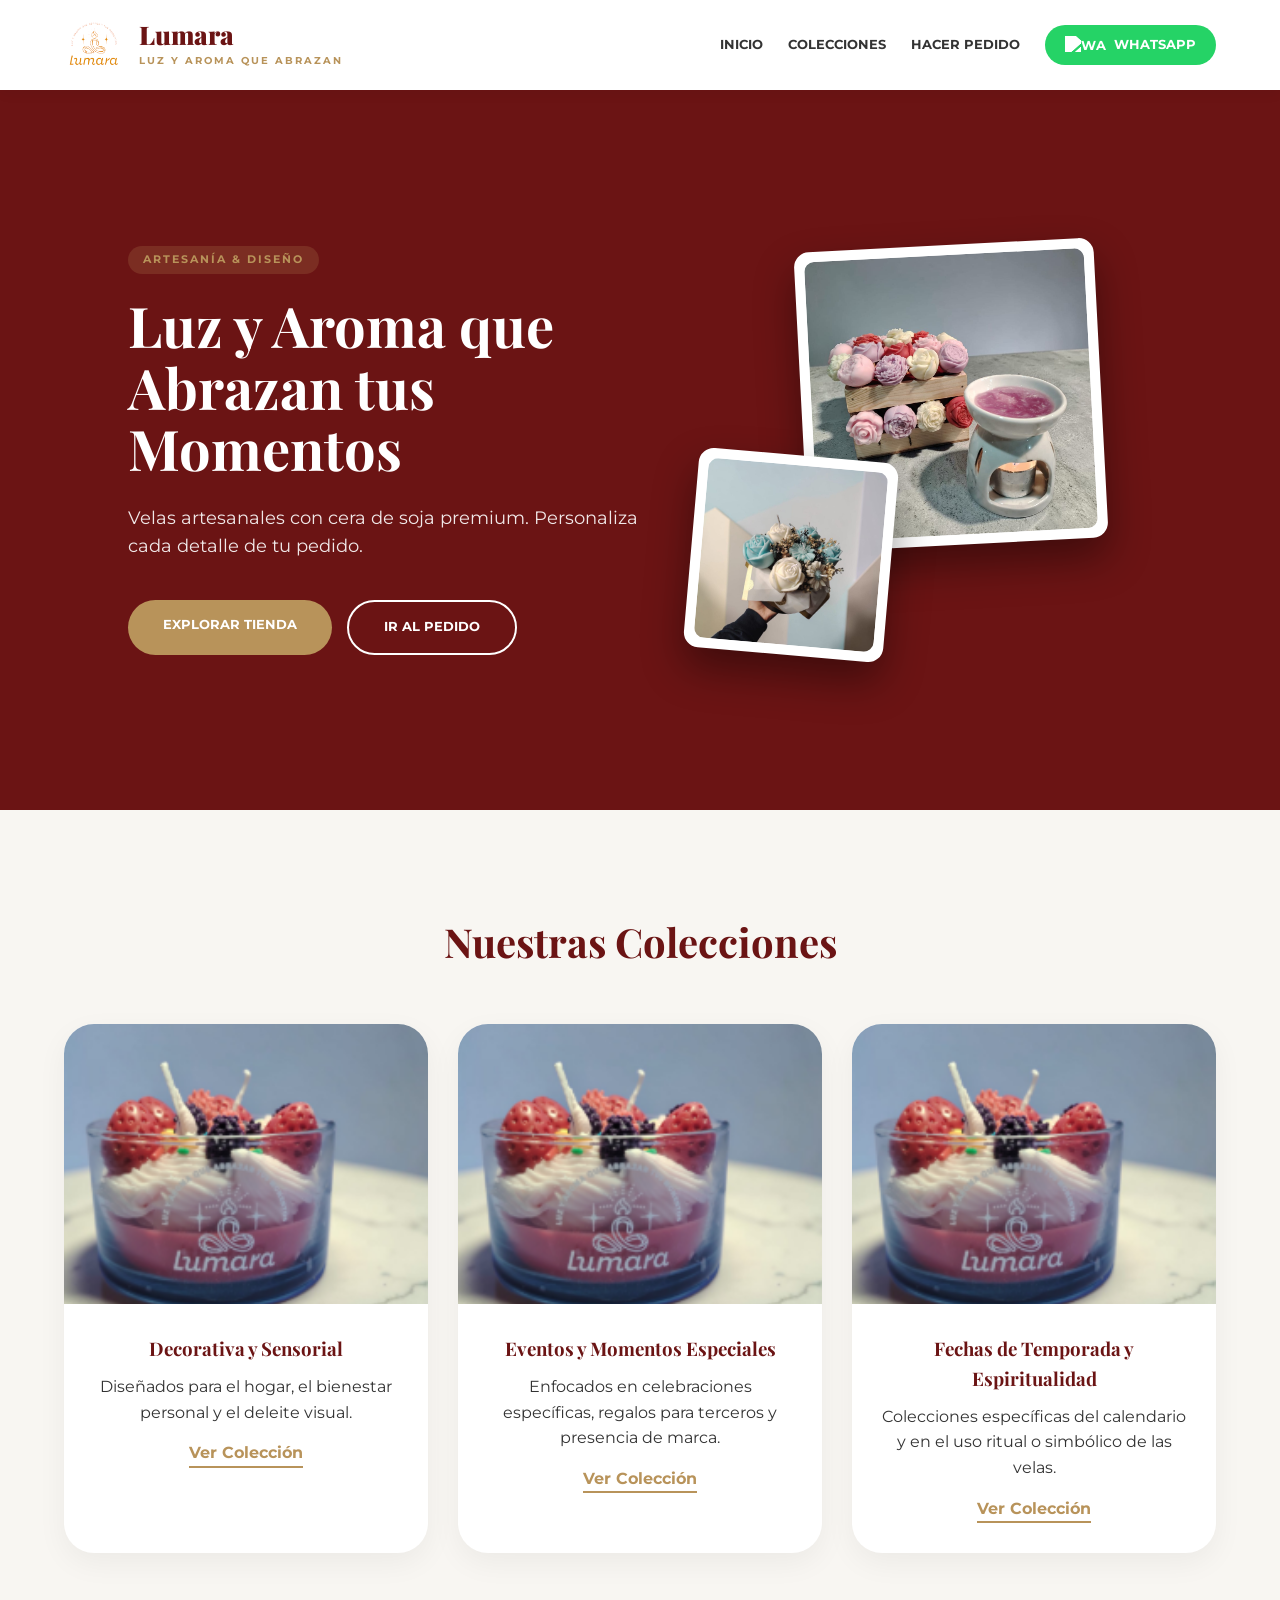
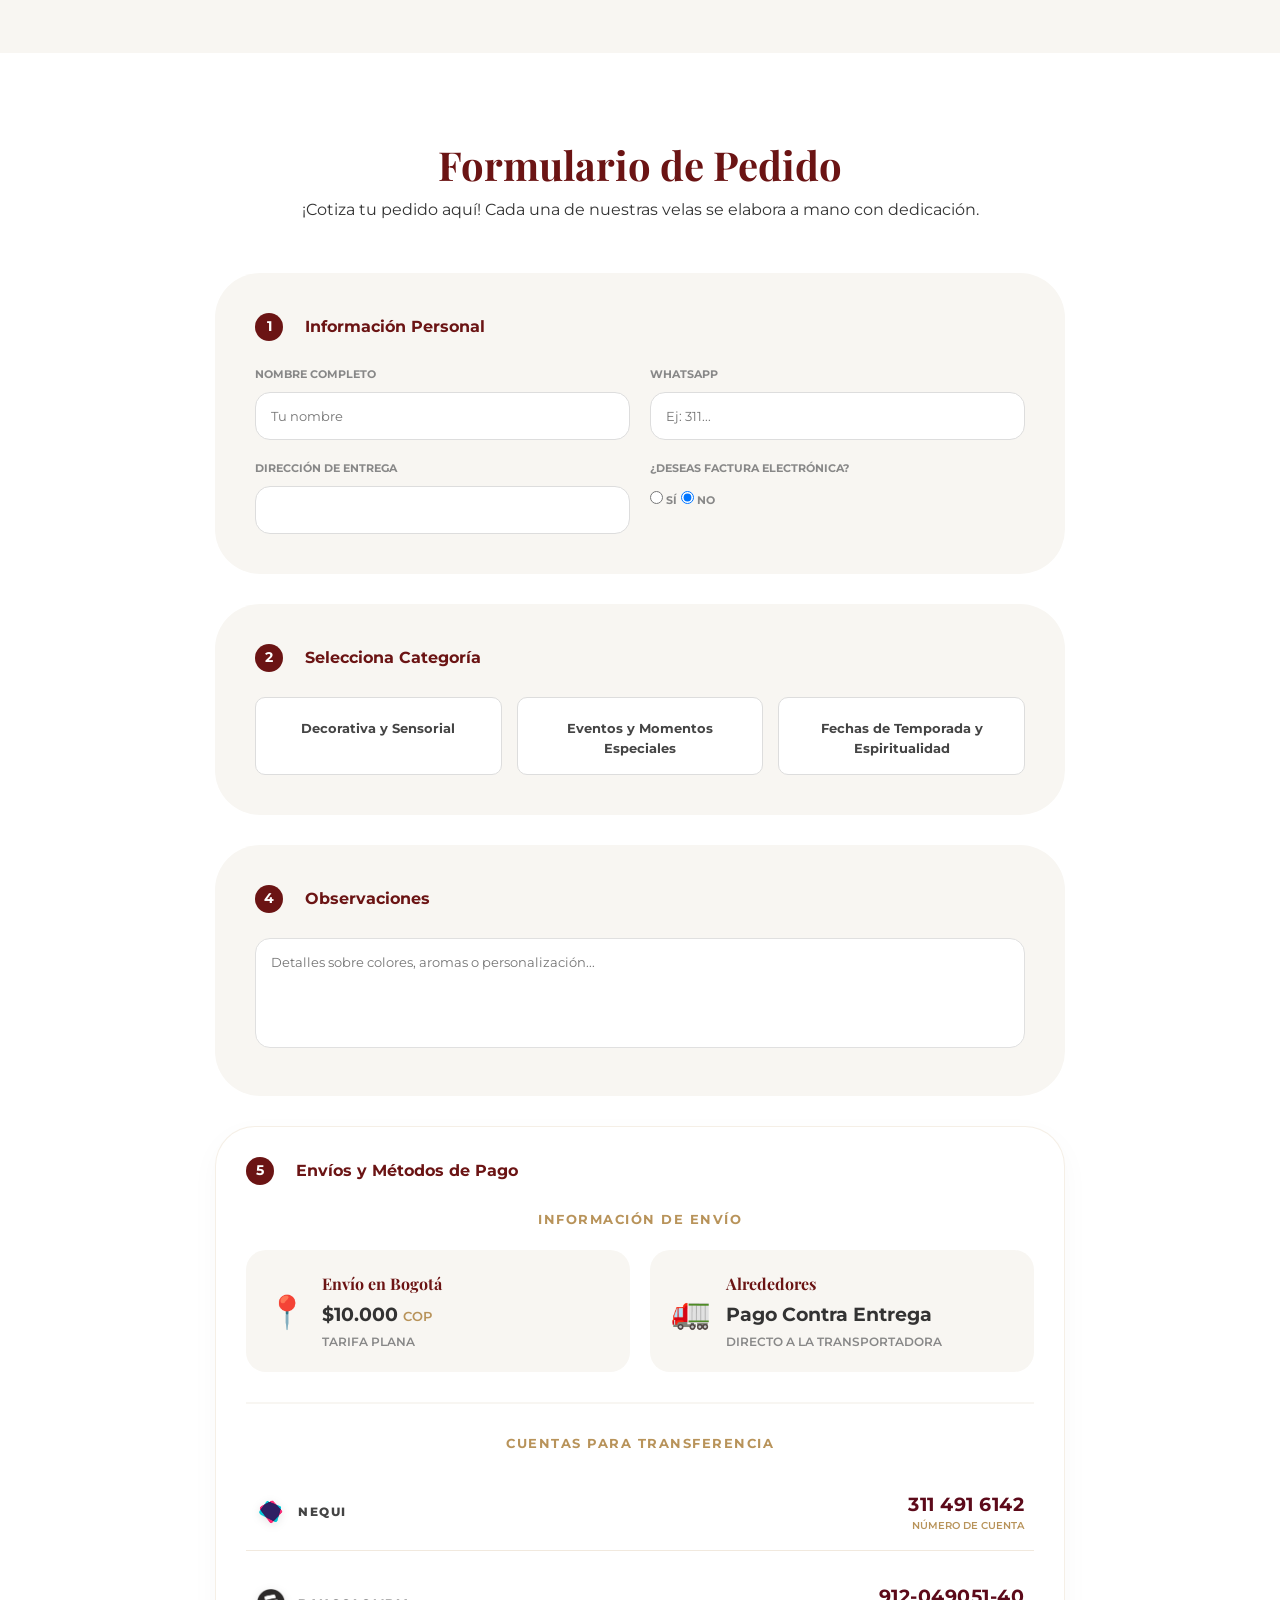
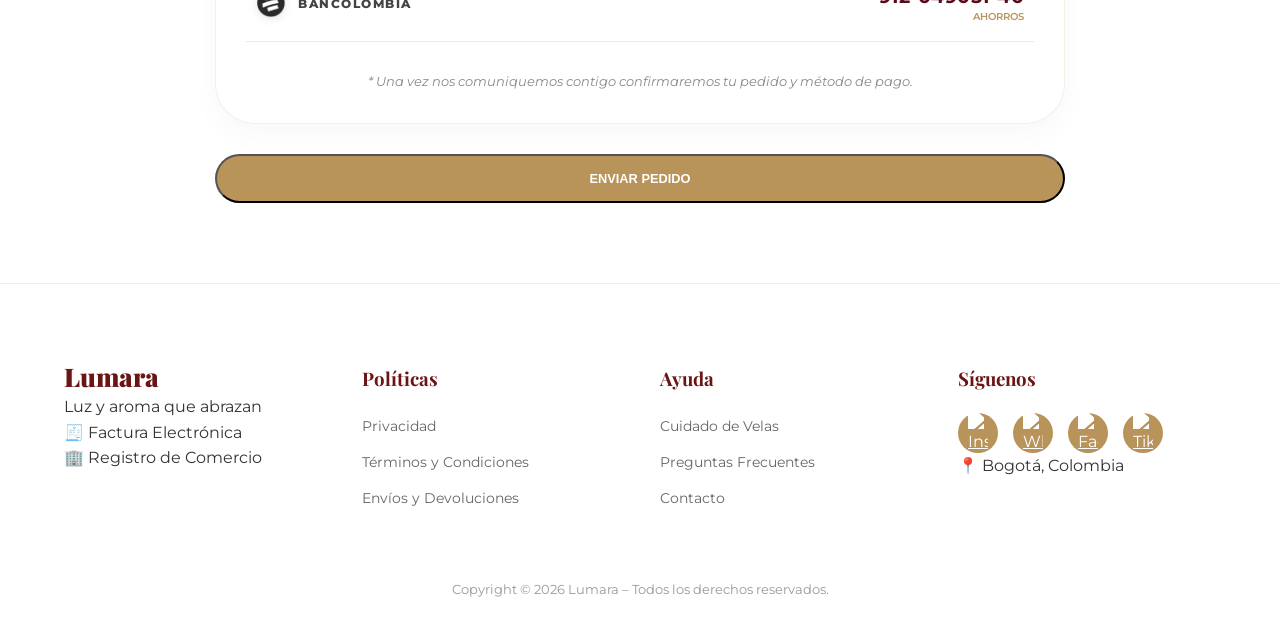
==== commit ff9a2056: "Mejora del diseño y responsividad del formulario Lumara" ====
--- a/index.html
+++ b/index.html
@@ -16,7 +16,7 @@
     <header class="navbar">
         <div class="nav-container">
             <a href="#" class="logo-area">
-                <img src="imagenes/Logo-lumara.PNG" alt="Lumara Logo" class="main-logo">
+                <img src="imagenes/Logo-lumara.png" alt="Lumara Logo" class="main-logo">
                 <div class="brand-text">
                     <span class="brand-name">Lumara</span>
                     <span class="slogan">LUZ Y AROMA QUE ABRAZAN</span>
@@ -143,35 +143,71 @@
                         placeholder="Detalles sobre colores, aromas o personalización..."></textarea>
                 </div>
 
-                <div class="form-block payment-methods">
+                <div class="form-block payment-block">
+
                     <div class="block-title">
-                        <span>5<i class="fas fa-credit-card"></i></span>
-                        <h3>Métodos de Pago</h3>
-                    </div>
-
-                    <div class="payment-grid">
-                        <div class="payment-card nequi">
-                            <div class="card-header">
-                                <span class="bank-name">NEQUI</span>
-                                <i class="fas fa-mobile-alt"></i>
-                            </div>
-                            <div class="card-number">311 491 6142</div>
-                            <p class="card-label">Número de cuenta</p>
-                        </div>
-
-                        <div class="payment-card bancolombia">
-                            <div class="card-header">
-                                <span class="bank-name">BANCOLOMBIA</span>
-                                <i class="fas fa-university"></i>
-                            </div>
-                            <div class="card-number">912-049051-40</div>
-                            <p class="card-label">Ahorros</p>
-                        </div>
-                    </div>
-
-                    <p class="payment-note">
-                        * Una vez nos comuniquemos contigo confirmaremos tu pedido y metodo de pago.
+                        <span>5</span> Envíos y Métodos de Pago
+                    </div>
+
+                    <div class="shipping-info-wrapper">
+                        <h4 class="sub-block-title">Información de Envío</h4>
+                        <div class="shipping-options-grid">
+
+                            <div class="shipping-card bogota">
+                                <div class="ship-icon">📍</div>
+                                <div class="ship-details">
+                                    <h5>Envío en Bogotá</h5>
+                                    <p class="ship-price">$10.000 <span class="currency">COP</span></p>
+                                    <p class="ship-note">Tarifa Plana</p>
+                                </div>
+                            </div>
+
+                            <div class="shipping-card surroundings">
+                                <div class="ship-icon">🚛</div>
+                                <div class="ship-details">
+                                    <h5>Alrededores</h5>
+                                    <p class="ship-price">Pago Contra Entrega</p>
+                                    <p class="ship-note">Directo a la Transportadora</p>
+                                </div>
+                            </div>
+
+                        </div>
+                    </div>
+
+                    <hr class="payment-separator">
+
+                    <div class="payment-methods-wrapper">
+                        <h4 class="sub-block-title">Cuentas para Transferencia</h4>
+
+                        <div class="payment-simple-container">
+                            <div class="payment-row nequi-row">
+                                <div class="bank-brand">
+                                    <img src="imagenes/Nequi.png" alt="Nequi" class="mini-logo">
+                                    <span class="bank-text">NEQUI</span>
+                                </div>
+                                <div class="bank-details">
+                                    <span class="account-num">311 491 6142</span>
+                                    <span class="account-type">NÚMERO DE CUENTA</span>
+                                </div>
+                            </div>
+
+                            <div class="payment-row bancolombia-row">
+                                <div class="bank-brand">
+                                    <img src="imagenes/LogoBancolombia.png" alt="Bancolombia" class="mini-logo">
+                                    <span class="bank-text">BANCOLOMBIA</span>
+                                </div>
+                                <div class="bank-details">
+                                    <span class="account-num">912-049051-40</span>
+                                    <span class="account-type">AHORROS</span>
+                                </div>
+                            </div>
+                        </div>
+                    </div>
+
+                    <p class="final-note">
+                        * Una vez nos comuniquemos contigo confirmaremos tu pedido y método de pago.
                     </p>
+
                 </div>
                 <div class="form-actions" style="text-align: center;">
                     <button type="submit" id="submit-btn" class="btn btn-gold"
@@ -200,6 +236,8 @@
             </div>
         </div>
     </div>
+
+
 
     <script src="script.js"></script>
 
@@ -252,7 +290,7 @@
         </div>
 
         <div class="footer-credits">
-            <p>Copyright © 2026 **Lumara** – Todos los derechos reservados.</p>
+            <p>Copyright © 2026 Lumara – Todos los derechos reservados.</p>
         </div>
     </footer>
 
--- a/style.css
+++ b/style.css
@@ -7,7 +7,7 @@
     --cream: #f8f6f2;
     --white: #ffffff;
     --text: #333333;
-    --shadow: 0 10px 30px rgba(0,0,0,0.05);
+    --shadow: 0 10px 30px rgba(0, 0, 0, 0.05);
 }
 
 * {
@@ -38,7 +38,7 @@
     position: sticky;
     top: 0;
     z-index: 1000;
-    box-shadow: 0 2px 15px rgba(0,0,0,0.05);
+    box-shadow: 0 2px 15px rgba(0, 0, 0, 0.05);
 }
 
 .nav-container {
@@ -58,7 +58,8 @@
 }
 
 .main-logo {
-    height: 60px !important; /* Tamaño fijo para evitar desproporción */
+    height: 60px !important;
+    /* Tamaño fijo para evitar desproporción */
     width: auto;
 }
 
@@ -116,7 +117,8 @@
    3. HERO (ESTILO BORGOÑA: image_bb5703)
    ========================================================================== */
 .hero {
-    background-color: var(--burgundy); /* Fondo total borgoña */
+    background-color: var(--burgundy);
+    /* Fondo total borgoña */
     min-height: 80vh;
     display: flex;
     align-items: center;
@@ -175,6 +177,17 @@
     color: var(--white);
 }
 
+.catalog .btn-gold {
+    display: block;
+    /* Lo vuelve bloque para poder centrarlo */
+    width: fit-content;
+    /* Ajusta el ancho al texto */
+    margin: 50px auto 0;
+    /* CENTRA solo este botón */
+    padding: 10px 100px;
+    /* Tamaño grande como en la imagen */
+}
+
 .btn-outline {
     border: 2px solid var(--white);
     color: var(--white);
@@ -182,7 +195,7 @@
 
 .btn:hover {
     transform: translateY(-3px);
-    box-shadow: 0 10px 20px rgba(0,0,0,0.2);
+    box-shadow: 0 10px 20px rgba(0, 0, 0, 0.2);
 }
 
 /* IMÁGENES FLOTANTES (CORREGIDO: image_bb57b9) */
@@ -199,7 +212,7 @@
     background: var(--white);
     padding: 10px;
     border-radius: 15px;
-    box-shadow: 0 20px 40px rgba(0,0,0,0.4);
+    box-shadow: 0 20px 40px rgba(0, 0, 0, 0.4);
 }
 
 .main-img {
@@ -230,6 +243,9 @@
 .catalog {
     padding: 100px 5%;
     text-align: center;
+    display: flex;
+    flex-direction: column;
+    align-items: center;
 }
 
 .section-title {
@@ -278,13 +294,16 @@
     text-decoration: none;
     font-weight: 700;
     border-bottom: 2px solid var(--gold);
-}
+
+}
+
 
 /* ==========================================================================
-   5. FORMULARIO (BORDES CURVOS: image_ba5ff6)
+   5. FORMULARIO LUMARA (VERSIÓN ARMONIOSA FINAL)
    ========================================================================== */
+
 .order-section {
-    padding: 100px 5%;
+    padding: 80px 5%;
     background-color: var(--white);
 }
 
@@ -298,37 +317,62 @@
     margin-bottom: 50px;
 }
 
+.form-header h2 {
+    font-family: 'Playfair Display', serif;
+    color: var(--burgundy);
+    font-size: 2.5rem;
+}
+
+/* Container spacing */
 .form-block {
-    background: var(--cream);
-    padding: 40px;
-    border-radius: 45px; /* Bordes muy curvos como en la imagen */
-    margin-bottom: 30px;
-}
-
-.block-title {
-    font-weight: 700;
-    color: var(--burgundy);
-    margin-bottom: 25px;
-    display: flex;
-    align-items: center;
-    gap: 12px;
-}
-
+    margin-bottom: 20px;
+}
+
+/* Styling the title and number */
 .block-title span {
-    background: var(--burgundy);
-    color: var(--white);
-    width: 25px;
-    height: 25px;
+    background-color: #333;
+    /* Or your brand color */
+    color: white;
+    padding: 2px 8px;
     border-radius: 50%;
-    display: flex;
-    align-items: center;
+    margin-right: 10px;
+}
+
+/* Textarea styling */
+textarea[name="observaciones"] {
+    width: 100%;
+    padding: 12px;
+    border: 1px solid #ddd;
+    border-radius: 8px;
+    font-family: inherit;
+    resize: vertical;
+    /* Prevents breaking horizontal layout */
+    transition: border-color 0.3s ease;
+}
+
+textarea[name="observaciones"]:focus {
+    outline: none;
+    border-color: #a8dadc;
+    /* Example soft highlight */
+    box-shadow: 0 0 5px rgba(168, 218, 220, 0.5);
+}
+
+/* Centrado de la sección Envíos (Específico solicitado) */
+.info-envios {
+    text-align: center;
+    display: flex;
+    flex-direction: column;
+    align-items: center;
+}
+
+.info-envios .block-title {
     justify-content: center;
-    font-size: 0.8rem;
+    width: 100%;
 }
 
 .input-grid {
     display: grid;
-    grid-template-columns: repeat(auto-fit, minmax(200px, 1fr));
+    grid-template-columns: repeat(auto-fit, minmax(250px, 1fr));
     gap: 20px;
 }
 
@@ -345,58 +389,25 @@
     color: #888;
 }
 
-input, textarea {
-    padding: 12px 18px;
+input,
+textarea {
+    padding: 15px;
     border: 1px solid #ddd;
-    border-radius: 12px;
+    border-radius: 15px;
     font-family: inherit;
-    width: 100%;
-}
-
-/* Contenedor principal de la pregunta de factura */
-.field-invoice {
-  display: flex;
-  flex-direction: column;
-  gap: 10px; /* Espaciado entre la pregunta y las opciones */
-  margin-top: 15px; /* Espaciado superior */
-}
-
-/* Estilo para la pregunta */
-.field-invoice label.question {
-  color: #333;
-  font-weight: bold;
-}
-
-/* Contenedor de las opciones SÍ/NO */
-.options-group {
-  display: flex;
-  gap: 0px; /* Espaciado horizontal entre las opciones */
-  align-items: center; /* Alineación vertical */
-}
-
-/* Contenedor individual para cada opción (radio + label) */
-.option {
-  display: flex;
-  align-items: center; /* Centrar verticalmente radio y label */
-  gap: 8px; /* Espaciado entre el botón de radio y el texto */
-  cursor: pointer;
-}
-
-/* Estilos específicos para las etiquetas de las opciones */
-.option label {
-  color: #555;
-  font-weight: normal;
-  margin: 0;
-}
-
-/* Selector de Categoría */
+}
+
+/* Selector de Categorías */
 .category-selector-grid {
     display: grid;
     grid-template-columns: repeat(auto-fit, minmax(130px, 1fr));
     gap: 15px;
 }
 
-.radio-card input { display: none; }
+.radio-card input {
+    display: none;
+}
+
 .radio-box {
     padding: 15px;
     background: var(--white);
@@ -408,40 +419,519 @@
     transition: 0.3s;
 }
 
-.radio-card input:checked + .radio-box {
+.radio-card input:checked+.radio-box {
     border-color: var(--gold);
     color: var(--gold);
-}
-
-/* Lista de productos dinámicos */
-.product-item {
-    display: flex;
-    justify-content: space-between;
-    align-items: center;
-    padding: 12px 0;
-    border-bottom: 1px solid rgba(0,0,0,0.05);
-}
-
-.product-item input {
-    width: 300px;
-    text-align: center;
+    box-shadow: 0 5px 15px rgba(184, 147, 90, 0.2);
 }
 
 .btn-submit {
     width: 100%;
-    padding: 20px;
+    padding: 22px;
     background: var(--burgundy);
     color: var(--white);
     border: none;
     border-radius: 50px;
     font-weight: 700;
     text-transform: uppercase;
+    letter-spacing: 2px;
     cursor: pointer;
     transition: 0.3s;
 }
 
 .btn-submit:hover {
     background: var(--gold);
+    transform: translateY(-3px);
+}
+
+/* ==========================================================================
+   5.1 VENTANA EMERGENTE DE ÉXITO
+   ========================================================================== */
+.order-section {
+    padding: 80px 5%;
+    background-color: var(--white);
+}
+
+.form-container {
+    max-width: 850px;
+    margin: 0 auto;
+}
+
+.form-header {
+    text-align: center;
+    margin-bottom: 50px;
+}
+
+.form-header h2 {
+    font-family: 'Playfair Display', serif;
+    color: var(--burgundy);
+    font-size: 2.5rem;
+}
+
+.form-block {
+    background: var(--cream);
+    padding: 40px;
+    border-radius: 45px;
+    margin-bottom: 30px;
+}
+
+.block-title {
+    font-weight: 700;
+    color: var(--burgundy);
+    margin-bottom: 25px;
+    display: flex;
+    align-items: center;
+    gap: 12px;
+}
+
+.block-title span {
+    background: var(--burgundy);
+    color: var(--white);
+    width: 28px;
+    height: 28px;
+    border-radius: 50%;
+    display: flex;
+    align-items: center;
+    justify-content: center;
+    font-size: 0.85rem;
+}
+
+/* Centrado de la sección Envíos (Específico solicitado) */
+.info-envios {
+    text-align: center;
+    display: flex;
+    flex-direction: column;
+    align-items: center;
+}
+
+.info-envios .block-title {
+    justify-content: center;
+    width: 100%;
+}
+
+.input-grid {
+    display: grid;
+    grid-template-columns: repeat(auto-fit, minmax(250px, 1fr));
+    gap: 20px;
+}
+
+.field {
+    display: flex;
+    flex-direction: column;
+    gap: 8px;
+}
+
+.field label {
+    font-size: 0.7rem;
+    font-weight: 700;
+    text-transform: uppercase;
+    color: #888;
+}
+
+input,
+textarea {
+    padding: 15px;
+    border: 1px solid #ddd;
+    border-radius: 15px;
+    font-family: inherit;
+}
+
+/* Selector de Categorías */
+.category-selector-grid {
+    display: grid;
+    grid-template-columns: repeat(auto-fit, minmax(130px, 1fr));
+    gap: 15px;
+}
+
+.radio-card input {
+    display: none;
+}
+
+.radio-box {
+    padding: 15px;
+    background: var(--white);
+    border-radius: 20px;
+    text-align: center;
+    cursor: pointer;
+    font-weight: 700;
+    border: 2px solid transparent;
+    transition: 0.3s;
+}
+
+.radio-card input:checked+.radio-box {
+    border-color: var(--gold);
+    color: var(--gold);
+    box-shadow: 0 5px 15px rgba(184, 147, 90, 0.2);
+}
+
+.btn-submit {
+    width: 100%;
+    padding: 22px;
+    background: var(--burgundy);
+    color: var(--white);
+    border: none;
+    border-radius: 50px;
+    font-weight: 700;
+    text-transform: uppercase;
+    letter-spacing: 2px;
+    cursor: pointer;
+    transition: 0.3s;
+}
+
+.btn-submit:hover {
+    background: var(--gold);
+    transform: translateY(-3px);
+}
+
+/*AROMAS Y CONTENEDOR */
+
+/* Contenedor de cada producto */
+.product-row {
+    display: flex;
+    align-items: center;
+    justify-content: flex-start;
+    /* Alinea todo a la izquierda */
+    background: #ffffff;
+    padding: 12px 20px;
+    margin-bottom: 10px;
+    border-radius: 15px;
+    gap: 40px;
+    /* Espacio fijo entre el nombre y los controles */
+}
+
+/* Nombre de la vela con ancho controlado */
+.product-info {
+    flex: 0 0 160px;
+    /* Evita que el nombre empuje los controles al extremo */
+    font-weight: 600;
+    color: #6a2a2a;
+    display: flex;
+    align-items: center;
+}
+
+/* Contenedor de Aroma + Cantidad */
+.product-controls {
+    display: flex;
+    align-items: center;
+    gap: 30px;
+    /* Espacio corto entre el selector y el número */
+}
+
+/* Selector de Aroma estilizado */
+.select-aroma {
+    min-width: 250px;
+    padding: 8px;
+    border-radius: 10px;
+    border: 1px solid #e0e0e0;
+    background-color: #fdfdfd;
+}
+
+/* Cuadro de Observaciones: Ancho Total */
+textarea[name="observaciones"] {
+    width: 100% !important;
+    /* Ocupa todo el ancho disponible */
+    min-height: 110px;
+    padding: 15px;
+    border-radius: 15px;
+    border: 1px solid #e0e0e0;
+    font-family: 'Montserrat', sans-serif;
+    resize: none;
+    box-sizing: border-box;
+    /* Evita que el padding lo saque de los bordes */
+}
+
+/* Contenedor de Métodos de Pago */
+.payment-methods {
+    background: #fff !important;
+    border: 1px solid rgba(184, 147, 90, 0.2);
+}
+
+.payment-grid {
+    display: grid;
+    grid-template-columns: repeat(auto-fit, minmax(280px, 1fr));
+    gap: 25px;
+    margin: 30px 0;
+}
+
+/* Diseño de Tarjetas */
+.payment-card {
+    padding: 25px;
+    border-radius: 20px;
+    position: relative;
+    overflow: hidden;
+    transition: transform 0.3s ease;
+    background: var(--cream);
+    border: 1px solid #eee;
+}
+
+.payment-card:hover {
+    transform: translateY(-5px);
+}
+
+/* ==========================================================================
+   NUEVA SECCIÓN: ENVÍOS Y PAGOS (RESTAURADO Y ACTUALIZADO)
+   ========================================================================== */
+
+/* 1. Contenedor Principal (Caja Blanca) */
+.payment-block {
+    background: #ffffff !important;
+    padding: 30px !important;
+    border-radius: 40px !important;
+    border: 1px solid rgba(184, 147, 90, 0.15); /* Borde dorado muy sutil */
+    box-shadow: 0 10px 30px rgba(0,0,0,0.03) !important;
+}
+
+/* 2. Sub-títulos de bloque (Envíos y Cuentas) */
+.sub-block-title {
+    font-size: 0.8rem;
+    font-weight: 700;
+    text-transform: uppercase;
+    color: var(--gold); /* Color dorado de la marca */
+    letter-spacing: 1.5px;
+    margin-bottom: 20px;
+    text-align: center;
+}
+
+/* --- A. SECCIÓN ENVÍOS --- */
+.shipping-info-wrapper {
+    margin-bottom: 30px;
+}
+
+.shipping-options-grid {
+    display: grid;
+    grid-template-columns: repeat(auto-fit, minmax(280px, 1fr));
+    gap: 20px;
+}
+
+.shipping-card {
+    background: var(--cream); /* Fondo crema claro */
+    padding: 20px;
+    border-radius: 20px;
+    display: flex;
+    align-items: center;
+    gap: 15px;
+    border: 1px solid transparent;
+    transition: 0.3s ease;
+}
+
+.shipping-card:hover {
+    border-color: rgba(184, 147, 90, 0.3);
+    transform: translateY(-3px);
+}
+
+.ship-icon {
+    font-size: 2rem; /* Icono grande */
+    color: var(--burgundy);
+    flex-shrink: 0;
+}
+
+.ship-details h5 {
+    font-family: 'Playfair Display', serif;
+    font-size: 1rem;
+    color: var(--burgundy);
+    margin-bottom: 2px;
+}
+
+.ship-price {
+    font-size: 1.2rem;
+    font-weight: 700;
+    color: var(--text);
+    margin-bottom: 2px;
+}
+
+.currency {
+    font-size: 0.8rem;
+    color: var(--gold);
+    font-weight: 600;
+}
+
+.ship-note {
+    font-size: 0.75rem;
+    color: #888;
+    font-weight: 600;
+    text-transform: uppercase;
+}
+
+/* Separador decorativo */
+.payment-separator {
+    border: none;
+    border-top: 2px solid var(--cream); /* Separador sutil */
+    margin: 30px 0;
+}
+
+/* --- B. SECCIÓN MÉTODOS DE PAGO --- */
+.payment-grid {
+    display: grid;
+    grid-template-columns: repeat(auto-fit, minmax(280px, 1fr));
+    gap: 20px;
+}
+
+/* Actualización de las Tarjetas de Pago */
+.payment-card {
+    background: #fdfdfd; /* Fondo ligeramente diferente para contrastar */
+    padding: 25px;
+    border-radius: 20px;
+    position: relative;
+    overflow: hidden;
+    transition: 0.3s ease;
+    border: 1px solid #eee;
+}
+
+.payment-card:hover {
+    transform: translateY(-5px);
+    box-shadow: 0 5px 15px rgba(0,0,0,0.05);
+}
+
+/* Borde lateral de color */
+.payment-card::before {
+    content: '';
+    position: absolute;
+    left: 0;
+    top: 0;
+    height: 100%;
+    width: 6px;
+    border-radius: 3px;
+}
+
+
+/* Actualización de los Cabeceros de Tarjeta (Alineación con Logos) */
+.card-header {
+    display: flex;
+    justify-content: flex-start; /* Alineación a la izquierda */
+    align-items: center;
+    gap: 15px; /* Espacio entre el logo y el nombre del banco */
+    margin-bottom: 15px;
+    padding-left: 10px; /* Separación del borde lateral */
+}
+
+/* Estilo para los logos de los bancos */
+.bank-logo-img {
+    height: 35px; /* Tamaño del logo */
+    width: auto;
+    max-width: 60px; /* Para que Bancolombia no se vea gigante */
+    object-fit: contain;
+}
+
+/* --- ESTILO REFINADO DE PAGOS --- */
+.payment-simple-container {
+    display: flex;
+    flex-direction: column;
+    gap: 15px;
+    margin-top: 20px;
+}
+
+.payment-row {
+    display: flex;
+    justify-content: space-between;
+    align-items: center;
+    padding: 15px 10px;
+    border-bottom: 1px solid rgba(184, 147, 90, 0.2); /* Línea dorada sutil */
+    transition: all 0.3s ease;
+}
+
+.payment-row:hover {
+    background-color: rgba(184, 147, 90, 0.05);
+    border-radius: 8px;
+}
+
+.bank-brand {
+    display: flex;
+    align-items: center;
+    gap: 12px;
+}
+
+.mini-logo {
+    height: 30px;
+    width: auto;
+    filter: drop-shadow(0px 2px 4px rgba(0,0,0,0.1));
+}
+
+.bank-text {
+    font-size: 0.75rem;
+    font-weight: 800;
+    letter-spacing: 1.5px;
+    color: #444;
+}
+
+.bank-details {
+    text-align: right;
+}
+
+.account-num {
+    display: block;
+    font-size: 1.2rem;
+    font-weight: 700;
+    color: #5c0a1a; /* Tu color vino de Lumara */
+    letter-spacing: 0.5px;
+}
+
+.account-type {
+    display: block;
+    font-size: 0.65rem;
+    color: #b8935a; /* Tu color dorado */
+    font-weight: 600;
+    margin-top: -2px;
+}
+
+/* Ajuste para pantallas pequeñas */
+@media (max-width: 480px) {
+    .payment-row {
+        flex-direction: column;
+        align-items: flex-start;
+        gap: 8px;
+    }
+    .bank-details {
+        text-align: left;
+        padding-left: 42px; /* Alineado con el logo */
+    }
+}
+
+
+/* Nota final aclaratoria */
+.final-note {
+    text-align: center;
+    font-size: 0.8rem;
+    font-style: italic;
+    color: #888;
+    margin-top: 30px;
+}
+
+.bank-name {
+    font-size: 0.75rem;
+    font-weight: 800;
+    letter-spacing: 2px;
+    color: var(--text-light);
+}
+
+.card-number {
+    font-size: 1.4rem;
+    font-weight: 700;
+    color: var(--burgundy);
+    letter-spacing: 1px;
+    margin-bottom: 5px;
+}
+
+.card-label {
+    font-size: 0.7rem;
+    text-transform: uppercase;
+    color: var(--gold);
+    font-weight: 600;
+}
+
+.payment-note {
+    text-align: center;
+    font-size: 0.8rem;
+    font-style: italic;
+    color: #888;
+    margin-top: 20px;
+    padding: 10px;
+    border-top: 1px solid #f9f9f9;
+}
+
+/* Ajuste para el botón de envío */
+.btn-submit-container {
+    text-align: center;
+    margin-top: 40px;
 }
 
 /* ==========================================================================
@@ -467,11 +957,26 @@
     margin-bottom: 20px;
 }
 
-.footer-links { list-style: none; }
-.footer-links li { margin-bottom: 10px; }
-.footer-links a { text-decoration: none; color: #666; font-size: 0.9rem; }
-
-.social-row { display: flex; gap: 15px; margin-top: 20px; }
+.footer-links {
+    list-style: none;
+}
+
+.footer-links li {
+    margin-bottom: 10px;
+}
+
+.footer-links a {
+    text-decoration: none;
+    color: #666;
+    font-size: 0.9rem;
+}
+
+.social-row {
+    display: flex;
+    gap: 15px;
+    margin-top: 20px;
+}
+
 .social-item {
     width: 40px;
     height: 40px;
@@ -495,14 +1000,282 @@
 }
 
 /* ==========================================================================
-   7. RESPONSIVO
+   SOLUCIÓN DEFINITIVA PARA MÓVIL (LUMARA)
    ========================================================================== */
 @media (max-width: 768px) {
-    .navbar { height: auto; padding: 15px 0; }
-    .nav-links { display: none; } /* Ocultar menú en móvil para simplicidad */
-    .hero { flex-direction: column; text-align: center; padding: 40px 5%; }
-    .hero h1 { font-size: 2.5rem; }
-    .hero-visual { width: 100%; height: 300px; margin-top: 40px; }
-    .main-img { width: 220px; }
-    .sub-img { width: 150px; }
+
+    /* --- 1. ARREGLO DEL HERO (image_b590b4.png) --- */
+    .hero {
+        flex-direction: column !important;
+        /* Texto arriba, fotos abajo */
+        padding: 40px 5% !important;
+        text-align: center;
+        min-height: auto !important;
+    }
+
+    .hero-content {
+        max-width: 100% !important;
+        margin-bottom: 40px;
+    }
+
+    .hero h1 {
+        font-size: 2.2rem !important;
+        /* Evita que el título se corte */
+        line-height: 1.2;
+    }
+
+    .hero-btns {
+        flex-direction: column !important;
+        /* Botones uno sobre otro */
+        gap: 15px !important;
+        align-items: center;
+    }
+
+    .hero-btns .btn {
+        width: 100% !important;
+        max-width: 300px;
+    }
+
+    /* --- AJUSTE PARA MINIMIZAR IMÁGENES EN MÓVIL --- */
+    /* --- SUSTITUIR IMÁGENES POR PUNTOS DECORATIVOS EN MÓVIL --- */
+    .hero-visual {
+        height: 100px !important;
+        /* Espacio pequeño solo para el decorado */
+        width: 100% !important;
+        order: 2 !important;
+        display: flex !important;
+        justify-content: center !important;
+        align-items: center !important;
+        position: relative !important;
+    }
+
+    /* Transformamos el contenedor de la imagen en un punto dorado */
+    .main-img {
+        width: 12px !important;
+        height: 12px !important;
+        background-color: var(--gold) !important;
+        border-radius: 50% !important;
+        border: none !important;
+        box-shadow: none !important;
+        position: relative !important;
+        right: 0 !important;
+        top: 0 !important;
+        transform: none !important;
+    }
+
+    /* Transformamos la sub-imagen en otro punto con transparencia */
+    .sub-img {
+        width: 8px !important;
+        height: 8px !important;
+        background-color: rgba(184, 147, 90, 0.5) !important;
+        /* Dorado suave */
+        border-radius: 50% !important;
+        border: none !important;
+        box-shadow: none !important;
+        position: relative !important;
+        left: 15px !important;
+        bottom: 0 !important;
+        transform: none !important;
+    }
+
+    /* Ocultamos las fotos reales para que solo queden los puntos */
+    .floating-card img {
+        display: none !important;
+    }
+
+    /* Quitamos el padding blanco de los contenedores */
+    .floating-card {
+        background: transparent !important;
+        padding: 0 !important;
+        box-shadow: none !important;
+    }
+
+    /* --- 2. ARREGLO DE COLECCIONES (image_b590e9.png) --- */
+    .categories-container {
+        grid-template-columns: 1fr !important;
+        /* Una tarjeta por fila */
+        gap: 20px;
+    }
+
+    .cat-img {
+        height: 220px !important;
+        /* Reduce la altura de la imagen de la vela */
+    }
+
+    .section-title {
+        font-size: 2rem !important;
+    }
+
+    /* --- 3. ARREGLO DEL FORMULARIO (image_b582c0.png y similares) --- */
+
+    /* Forzamos a que cada fila de producto sea una columna vertical */
+    .product-row {
+        flex-direction: column !important;
+        align-items: stretch !important;
+        gap: 15px !important;
+        padding: 20px !important;
+    }
+
+    .product-info {
+        flex: none !important;
+        width: 100% !important;
+        text-align: left;
+        font-size: 1.1rem;
+        border-bottom: 1px solid #eee;
+        padding-bottom: 5px;
+    }
+
+    .product-controls {
+        flex-direction: column !important;
+        /* Select y Cantidad uno sobre otro */
+        align-items: stretch !important;
+        gap: 10px !important;
+        width: 100% !important;
+    }
+
+    /* Los selectores ahora ocuparán todo el ancho sin salirse */
+    .select-aroma,
+    .product-controls input[type="number"],
+    .form-block select {
+        width: 100% !important;
+        min-width: 100% !important;
+        max-width: 100% !important;
+        margin: 0 !important;
+        height: 45px !important;
+    }
+
+    /* Arreglo de los Radios Gigantes (image_b59108.png) */
+    .field input[type="radio"] {
+        width: 20px !important;
+        height: 20px !important;
+        display: inline-block !important;
+        /* Para que no desaparezcan */
+    }
+
+    .field label {
+        display: flex !important;
+        flex-direction: row !important;
+        /* Radio al lado del texto */
+        align-items: center !important;
+        gap: 10px;
+        text-transform: none !important;
+    }
+
+    /* Ajuste de inputs de contacto */
+    .input-grid {
+        grid-template-columns: 1fr !important;
+    }
+
+    .form-block {
+        padding: 25px 15px !important;
+        border-radius: 25px !important;
+    }
+
+    /* --- BOTÓN FLOTANTE WHATSAPP --- */
+    .whatsapp-float {
+        position: fixed;
+        width: 60px;
+        height: 60px;
+        bottom: 20px;
+        right: 20px;
+        background-color: #25d366;
+        color: #FFF;
+        border-radius: 50px;
+        text-align: center;
+        font-size: 30px;
+        box-shadow: 0px 4px 10px rgba(0, 0, 0, 0.3);
+        z-index: 10000;
+        /* Asegura que esté por encima de todo */
+        display: flex;
+        align-items: center;
+        justify-content: center;
+        transition: transform 0.3s ease;
+    }
+
+    .whatsapp-float:hover {
+        transform: scale(1.1);
+        background-color: #128c7e;
+    }
+
+    .whatsapp-float img {
+        width: 35px;
+        height: 35px;
+    }
+
+    /* Ajuste para móviles: un poco más pequeño para no tapar el formulario */
+    @media (max-width: 768px) {
+        .whatsapp-float {
+            width: 50px;
+            height: 50px;
+            bottom: 15px;
+            right: 15px;
+        }
+
+        .whatsapp-float img {
+            width: 30px;
+            height: 30px;
+        }
+    }
+
+    /* ==========================================================================
+   ARREGLO DEL MENÚ DE NAVEGACIÓN (image_b61c5c)
+   ========================================================================== */
+    @media (max-width: 768px) {
+
+        /* Reducimos el espaciado interno de todo el header */
+        .nav-container {
+            width: 100% !important;
+            /* Usamos todo el ancho de la pantalla */
+            padding: 0 10px !important;
+            /* Solo un pequeño margen lateral */
+            gap: 5px !important;
+            /* Espacio mínimo entre el logo y los enlaces */
+            justify-content: flex-start !important;
+            /* Alineamos a la izquierda */
+        }
+
+        /* Compactamos la zona del logo y nombre de marca */
+        .logo-area {
+            gap: 8px !important;
+            flex-shrink: 1 !important;
+            /* Permite que se encoja si es necesario */
+        }
+
+        .main-logo {
+            height: 45px !important;
+            /* Logo más pequeño */
+        }
+
+        .brand-name {
+            font-size: 1.2rem !important;
+            /* Texto de marca más pequeño */
+        }
+
+        /* Compactamos los enlaces de INICIO, COLECCIONES, etc. */
+        .nav-links {
+            display: flex !important;
+            gap: 10px !important;
+            /* Reducimos el espacio entre los textos */
+            justify-content: flex-end !important;
+            /* Los llevamos a la derecha */
+            margin-left: auto !important;
+            /* Empuja los enlaces a la derecha del logo */
+        }
+
+        .nav-links a {
+            font-size: 0.6rem !important;
+            /* Texto mucho más pequeño */
+            white-space: nowrap !important;
+            /* Evita que los textos salten de línea */
+            padding: 5px !important;
+        }
+
+        /* Forzamos que el botón de WhatsApp se mantenga en su lugar */
+        .whatsapp-float {
+            display: flex !important;
+            visibility: visible !important;
+            z-index: 10001 !important;
+            /* Por encima de cualquier menú */
+        }
+    }
 }
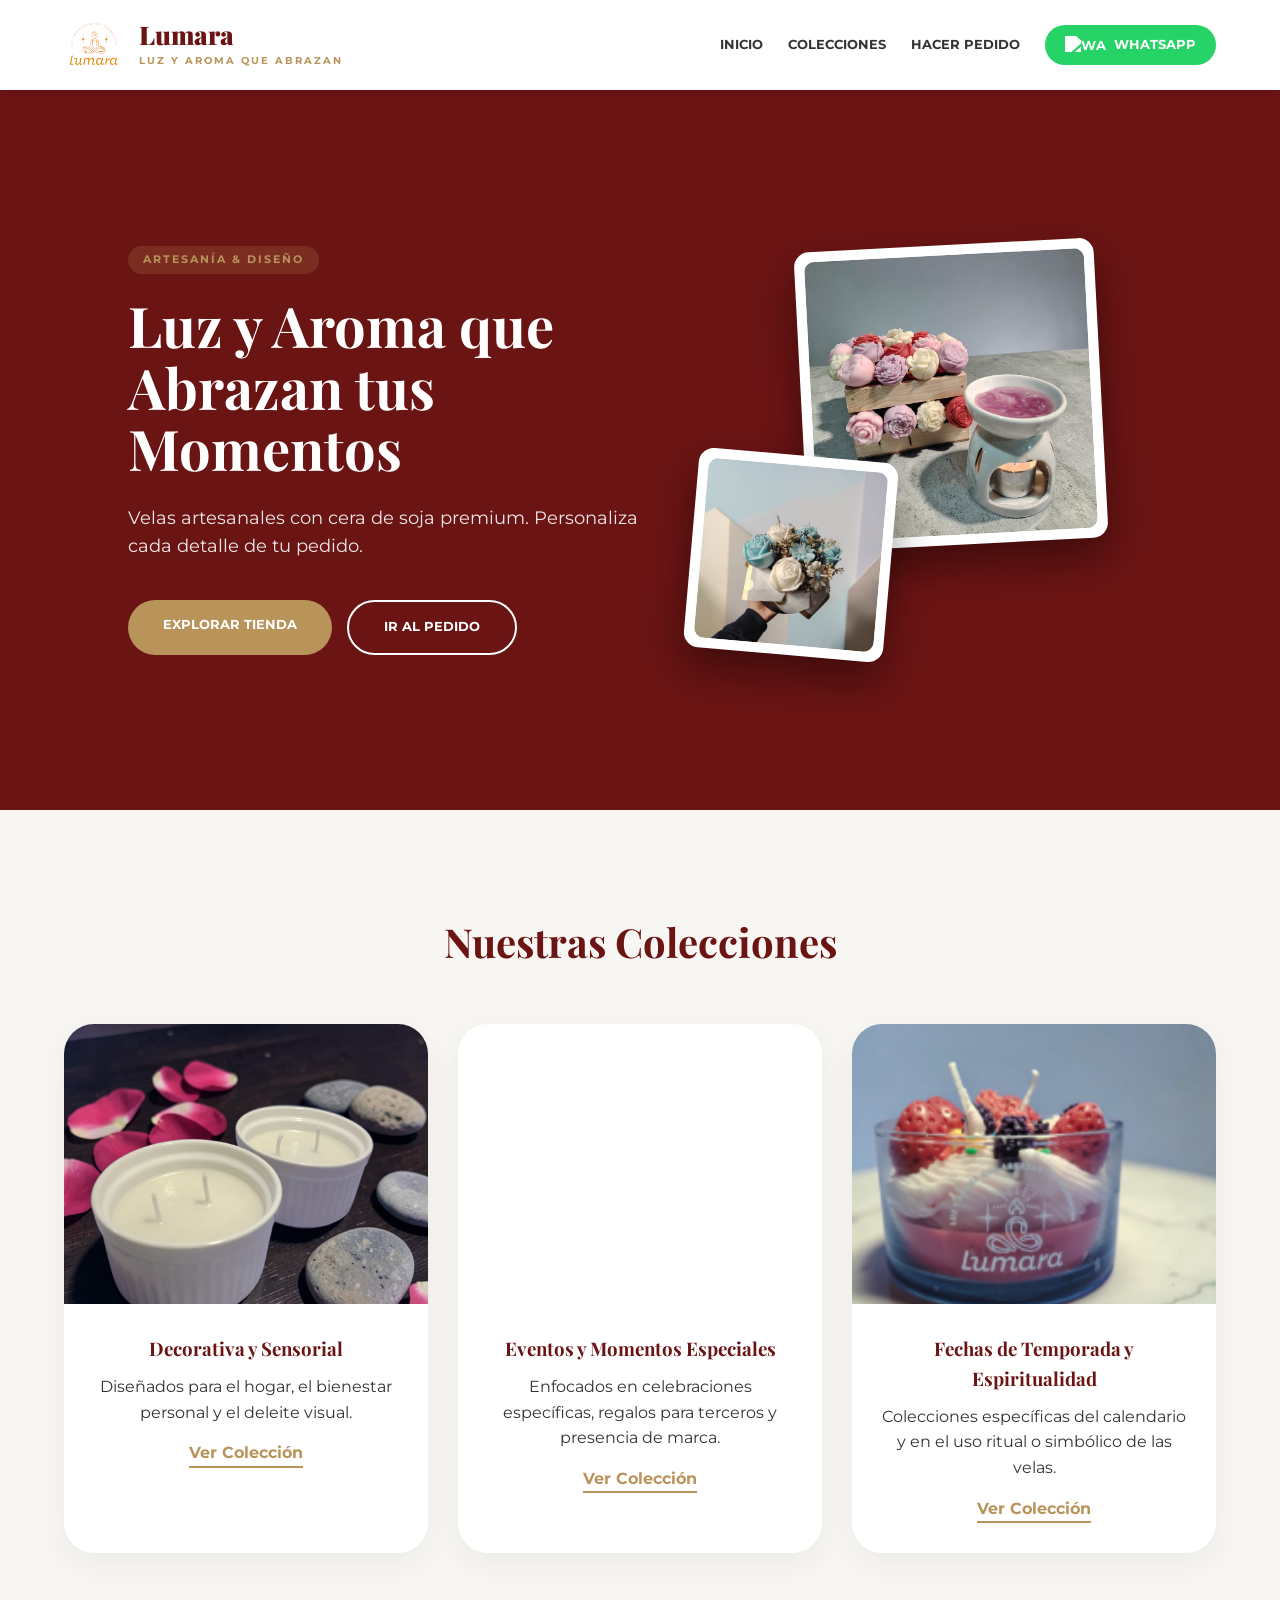
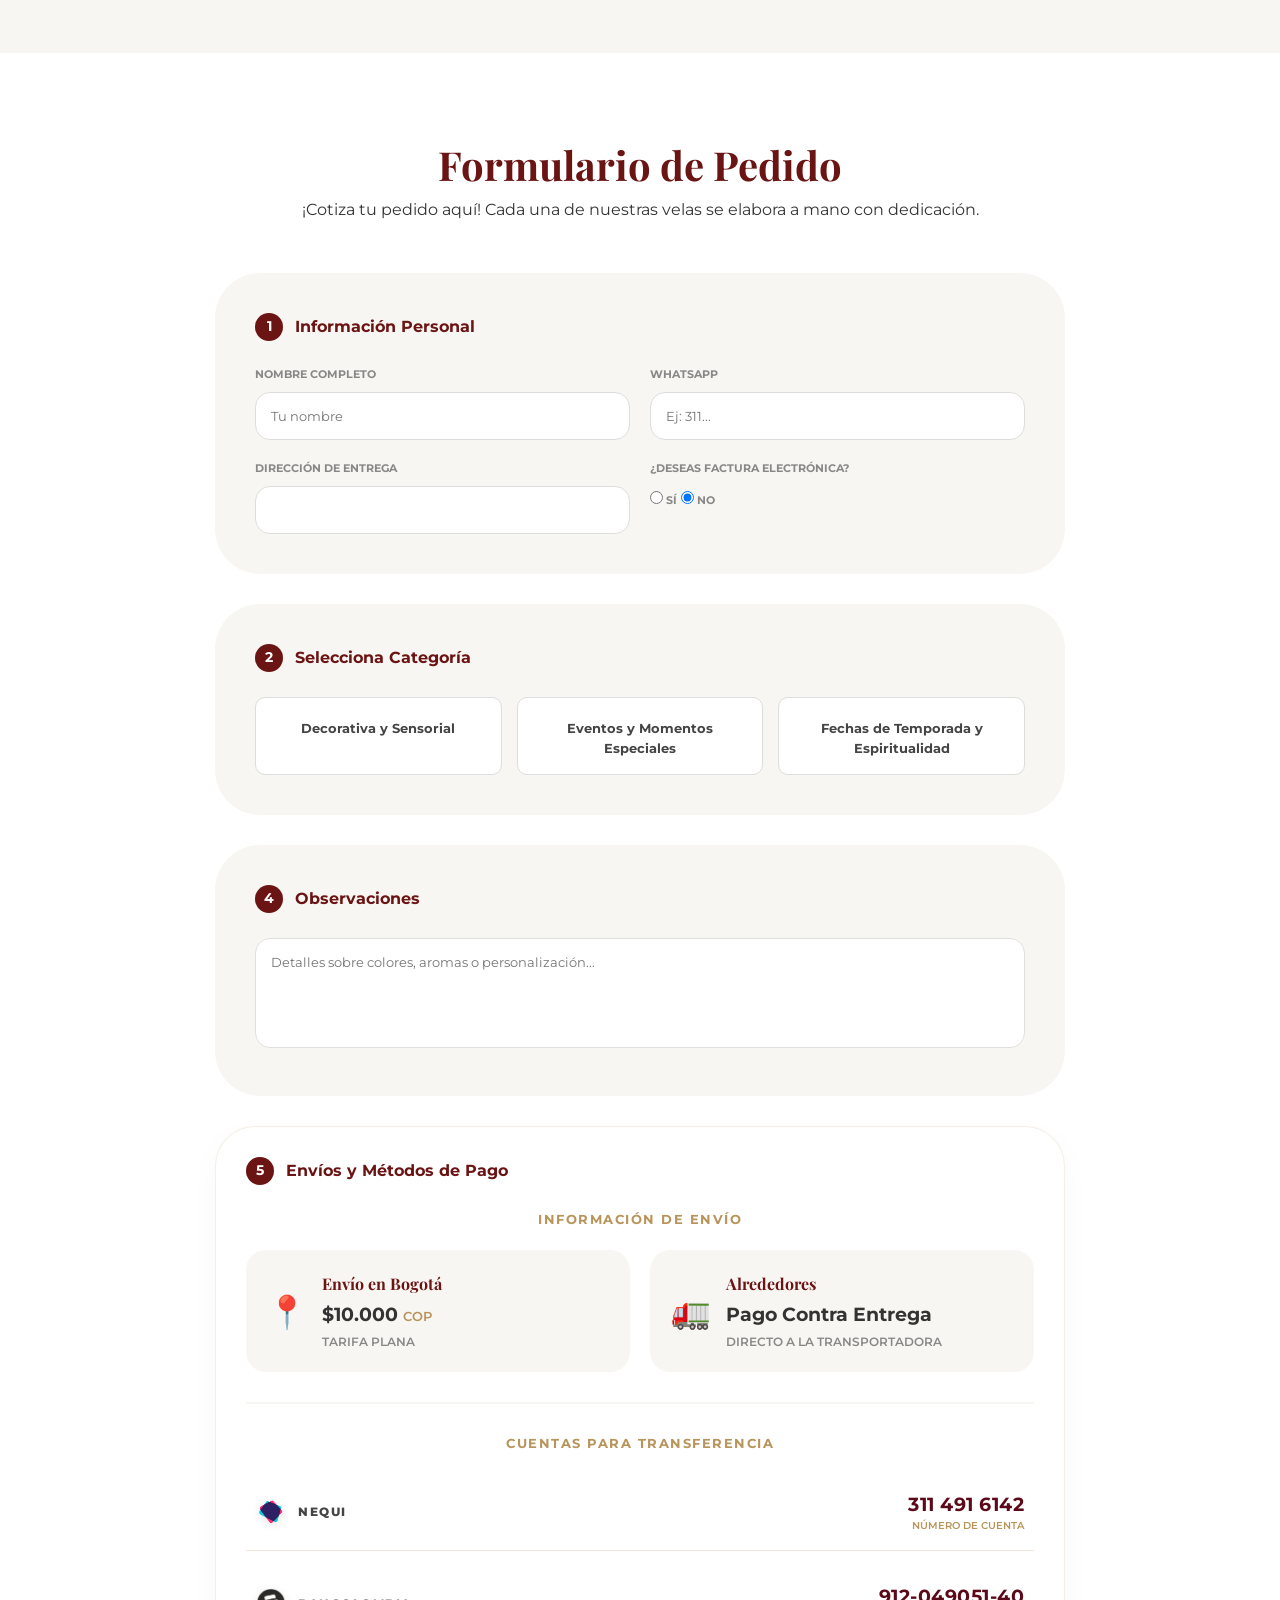
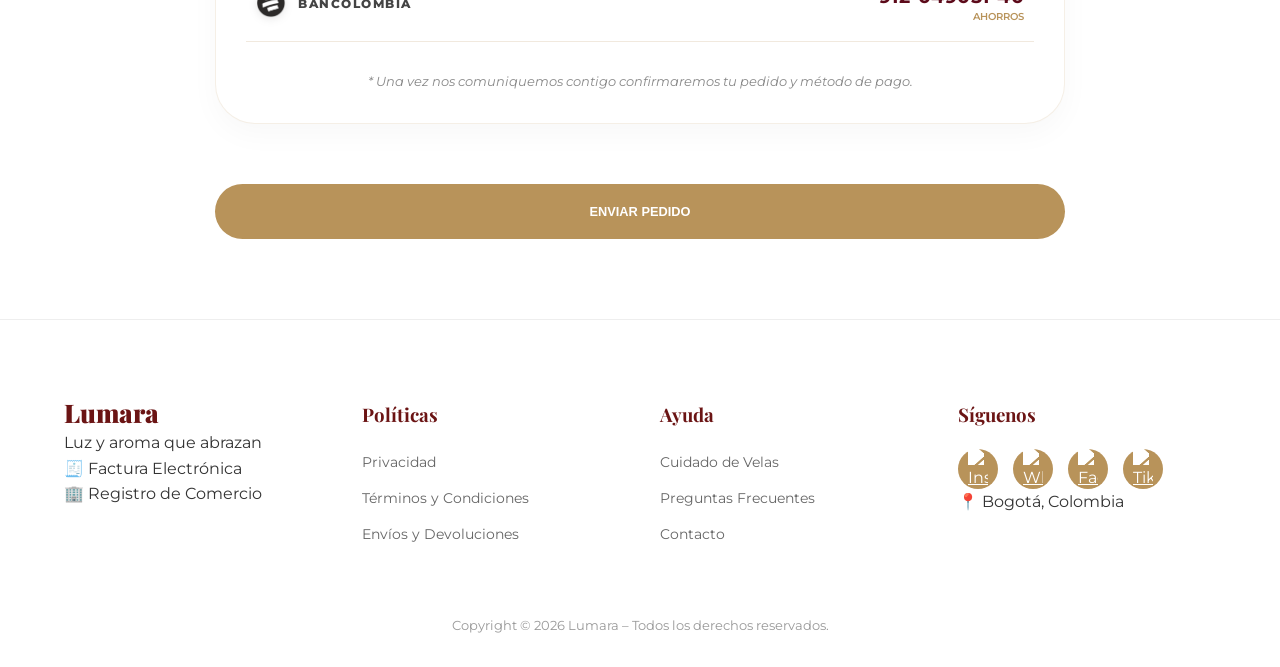
==== commit aa35e6c3: "actualizacion en decorativa" ====
--- a/index.html
+++ b/index.html
@@ -59,7 +59,7 @@
         <div class="categories-container">
 
             <div class="category-card">
-                <div class="cat-img" style="background-image: url('imagenes/Decorativa y Sensorial.png');"></div>
+                <div class="cat-img" style="background-image: url('imagenes/masaje-90g.png');"></div>
                 <div class="cat-info">
                     <h3>Decorativa y Sensorial</h3>
                     <p>Diseñados para el hogar, el bienestar personal y el deleite visual.</p>
@@ -68,7 +68,7 @@
             </div>
 
             <div class="category-card">
-                <div class="cat-img" style="background-image: url('imagenes/Decorativa y Sensorial.png');"></div>
+                <div class="cat-img" style="background-image: url('imagenes/Eventos y Momentos Especiales.png');"></div>
                 <div class="cat-info">
                     <h3>Eventos y Momentos Especiales</h3>
                     <p>Enfocados en celebraciones específicas, regalos para terceros y presencia de marca.</p>
@@ -87,7 +87,6 @@
 
         </div>
     </section>
-
     <section id="pedido" class="order-section">
         <div class="form-container">
             <div class="form-header">
@@ -294,6 +293,9 @@
         </div>
     </footer>
 
+
+    <script src="script.js"></script>
+
 </body>
 
 </html>
--- a/style.css
+++ b/style.css
@@ -298,150 +298,20 @@
 }
 
 
-/* ==========================================================================
-   5. FORMULARIO LUMARA (VERSIÓN ARMONIOSA FINAL)
-   ========================================================================== */
-
-.order-section {
-    padding: 80px 5%;
-    background-color: var(--white);
-}
-
-.form-container {
-    max-width: 850px;
-    margin: 0 auto;
-}
-
-.form-header {
-    text-align: center;
-    margin-bottom: 50px;
-}
-
-.form-header h2 {
-    font-family: 'Playfair Display', serif;
-    color: var(--burgundy);
-    font-size: 2.5rem;
-}
-
-/* Container spacing */
-.form-block {
-    margin-bottom: 20px;
-}
-
-/* Styling the title and number */
-.block-title span {
-    background-color: #333;
-    /* Or your brand color */
-    color: white;
-    padding: 2px 8px;
-    border-radius: 50%;
-    margin-right: 10px;
-}
-
-/* Textarea styling */
-textarea[name="observaciones"] {
-    width: 100%;
-    padding: 12px;
-    border: 1px solid #ddd;
-    border-radius: 8px;
-    font-family: inherit;
-    resize: vertical;
-    /* Prevents breaking horizontal layout */
-    transition: border-color 0.3s ease;
-}
-
-textarea[name="observaciones"]:focus {
-    outline: none;
-    border-color: #a8dadc;
-    /* Example soft highlight */
-    box-shadow: 0 0 5px rgba(168, 218, 220, 0.5);
-}
-
-/* Centrado de la sección Envíos (Específico solicitado) */
-.info-envios {
-    text-align: center;
-    display: flex;
-    flex-direction: column;
-    align-items: center;
-}
-
-.info-envios .block-title {
-    justify-content: center;
-    width: 100%;
-}
-
-.input-grid {
-    display: grid;
-    grid-template-columns: repeat(auto-fit, minmax(250px, 1fr));
-    gap: 20px;
-}
-
-.field {
-    display: flex;
-    flex-direction: column;
-    gap: 8px;
-}
-
-.field label {
-    font-size: 0.7rem;
-    font-weight: 700;
-    text-transform: uppercase;
-    color: #888;
-}
-
-input,
-textarea {
-    padding: 15px;
-    border: 1px solid #ddd;
-    border-radius: 15px;
-    font-family: inherit;
-}
-
-/* Selector de Categorías */
-.category-selector-grid {
-    display: grid;
-    grid-template-columns: repeat(auto-fit, minmax(130px, 1fr));
-    gap: 15px;
-}
-
-.radio-card input {
-    display: none;
-}
-
-.radio-box {
-    padding: 15px;
-    background: var(--white);
-    border-radius: 20px;
-    text-align: center;
+/* DISEÑO PREMIUM PARA EL BOTÓN DE ENVÍO */
+#submit-btn.btn-gold {
+    /* Eliminamos el estilo "nativo" aburrido */
+    background: linear-gradient(135deg, #b8935a) !important;
+    color: white !important;
+    border: none !important;
     cursor: pointer;
-    font-weight: 700;
-    border: 2px solid transparent;
-    transition: 0.3s;
-}
-
-.radio-card input:checked+.radio-box {
-    border-color: var(--gold);
-    color: var(--gold);
-    box-shadow: 0 5px 15px rgba(184, 147, 90, 0.2);
-}
-
-.btn-submit {
-    width: 100%;
-    padding: 22px;
-    background: var(--burgundy);
-    color: var(--white);
-    border: none;
-    border-radius: 50px;
-    font-weight: 700;
-    text-transform: uppercase;
-    letter-spacing: 2px;
-    cursor: pointer;
-    transition: 0.3s;
-}
-
-.btn-submit:hover {
-    background: var(--gold);
-    transform: translateY(-3px);
+
+    /* Estructura y suavidad */
+    width: 100% !important;
+    padding: 20px !important;
+    border-radius: 50px !important;
+    /* Bordes tipo "píldora" muy modernos */
+    margin-top: 30px;
 }
 
 /* ==========================================================================
@@ -677,8 +547,9 @@
     background: #ffffff !important;
     padding: 30px !important;
     border-radius: 40px !important;
-    border: 1px solid rgba(184, 147, 90, 0.15); /* Borde dorado muy sutil */
-    box-shadow: 0 10px 30px rgba(0,0,0,0.03) !important;
+    border: 1px solid rgba(184, 147, 90, 0.15);
+    /* Borde dorado muy sutil */
+    box-shadow: 0 10px 30px rgba(0, 0, 0, 0.03) !important;
 }
 
 /* 2. Sub-títulos de bloque (Envíos y Cuentas) */
@@ -686,7 +557,8 @@
     font-size: 0.8rem;
     font-weight: 700;
     text-transform: uppercase;
-    color: var(--gold); /* Color dorado de la marca */
+    color: var(--gold);
+    /* Color dorado de la marca */
     letter-spacing: 1.5px;
     margin-bottom: 20px;
     text-align: center;
@@ -704,7 +576,8 @@
 }
 
 .shipping-card {
-    background: var(--cream); /* Fondo crema claro */
+    background: var(--cream);
+    /* Fondo crema claro */
     padding: 20px;
     border-radius: 20px;
     display: flex;
@@ -720,7 +593,8 @@
 }
 
 .ship-icon {
-    font-size: 2rem; /* Icono grande */
+    font-size: 2rem;
+    /* Icono grande */
     color: var(--burgundy);
     flex-shrink: 0;
 }
@@ -755,7 +629,8 @@
 /* Separador decorativo */
 .payment-separator {
     border: none;
-    border-top: 2px solid var(--cream); /* Separador sutil */
+    border-top: 2px solid var(--cream);
+    /* Separador sutil */
     margin: 30px 0;
 }
 
@@ -768,7 +643,8 @@
 
 /* Actualización de las Tarjetas de Pago */
 .payment-card {
-    background: #fdfdfd; /* Fondo ligeramente diferente para contrastar */
+    background: #fdfdfd;
+    /* Fondo ligeramente diferente para contrastar */
     padding: 25px;
     border-radius: 20px;
     position: relative;
@@ -779,7 +655,7 @@
 
 .payment-card:hover {
     transform: translateY(-5px);
-    box-shadow: 0 5px 15px rgba(0,0,0,0.05);
+    box-shadow: 0 5px 15px rgba(0, 0, 0, 0.05);
 }
 
 /* Borde lateral de color */
@@ -797,18 +673,23 @@
 /* Actualización de los Cabeceros de Tarjeta (Alineación con Logos) */
 .card-header {
     display: flex;
-    justify-content: flex-start; /* Alineación a la izquierda */
-    align-items: center;
-    gap: 15px; /* Espacio entre el logo y el nombre del banco */
+    justify-content: flex-start;
+    /* Alineación a la izquierda */
+    align-items: center;
+    gap: 15px;
+    /* Espacio entre el logo y el nombre del banco */
     margin-bottom: 15px;
-    padding-left: 10px; /* Separación del borde lateral */
+    padding-left: 10px;
+    /* Separación del borde lateral */
 }
 
 /* Estilo para los logos de los bancos */
 .bank-logo-img {
-    height: 35px; /* Tamaño del logo */
+    height: 35px;
+    /* Tamaño del logo */
     width: auto;
-    max-width: 60px; /* Para que Bancolombia no se vea gigante */
+    max-width: 60px;
+    /* Para que Bancolombia no se vea gigante */
     object-fit: contain;
 }
 
@@ -825,7 +706,8 @@
     justify-content: space-between;
     align-items: center;
     padding: 15px 10px;
-    border-bottom: 1px solid rgba(184, 147, 90, 0.2); /* Línea dorada sutil */
+    border-bottom: 1px solid rgba(184, 147, 90, 0.2);
+    /* Línea dorada sutil */
     transition: all 0.3s ease;
 }
 
@@ -843,7 +725,7 @@
 .mini-logo {
     height: 30px;
     width: auto;
-    filter: drop-shadow(0px 2px 4px rgba(0,0,0,0.1));
+    filter: drop-shadow(0px 2px 4px rgba(0, 0, 0, 0.1));
 }
 
 .bank-text {
@@ -861,29 +743,18 @@
     display: block;
     font-size: 1.2rem;
     font-weight: 700;
-    color: #5c0a1a; /* Tu color vino de Lumara */
+    color: #5c0a1a;
+    /* Tu color vino de Lumara */
     letter-spacing: 0.5px;
 }
 
 .account-type {
     display: block;
     font-size: 0.65rem;
-    color: #b8935a; /* Tu color dorado */
+    color: #b8935a;
+    /* Tu color dorado */
     font-weight: 600;
     margin-top: -2px;
-}
-
-/* Ajuste para pantallas pequeñas */
-@media (max-width: 480px) {
-    .payment-row {
-        flex-direction: column;
-        align-items: flex-start;
-        gap: 8px;
-    }
-    .bank-details {
-        text-align: left;
-        padding-left: 42px; /* Alineado con el logo */
-    }
 }
 
 
@@ -1004,66 +875,40 @@
    ========================================================================== */
 @media (max-width: 768px) {
 
-    /* --- 1. ARREGLO DEL HERO (image_b590b4.png) --- */
-    .hero {
-        flex-direction: column !important;
-        /* Texto arriba, fotos abajo */
-        padding: 40px 5% !important;
-        text-align: center;
-        min-height: auto !important;
+    
+    @media (max-width: 768px) {
+
+        .category-selector-grid {
+            grid-template-columns: 1fr !important;
+            /* Una tarjeta por fila */
+        }
+
+        /* ESTO ES LO QUE PONE UNO SOBRE OTRO */
+        .subcategoria-item div[style*="grid-template-columns"] {
+            display: flex !important;
+            flex-direction: column !important;
+            /* Cambia de horizontal a vertical */
+            gap: 12px !important;
+            /* Espacio entre los desplegables */
+        }
+
+        /* Ajustamos los selects e inputs para que ocupen todo el ancho */
+        .subcategoria-item select,
+        .subcategoria-item input {
+            width: 100% !important;
+            /* Así el texto "¿Qué vela deseas?" ya no se corta */
+            display: block !important;
+            height: 45px !important;
+            /* Más fácil de tocar en el celular */
+        }
+
+        /* Opcional: Centrar el número de cantidad */
+        .subcategoria-item input[type="number"] {
+            text-align: center;
+        }
     }
 
-    .hero-content {
-        max-width: 100% !important;
-        margin-bottom: 40px;
-    }
-
-    .hero h1 {
-        font-size: 2.2rem !important;
-        /* Evita que el título se corte */
-        line-height: 1.2;
-    }
-
-    .hero-btns {
-        flex-direction: column !important;
-        /* Botones uno sobre otro */
-        gap: 15px !important;
-        align-items: center;
-    }
-
-    .hero-btns .btn {
-        width: 100% !important;
-        max-width: 300px;
-    }
-
-    /* --- AJUSTE PARA MINIMIZAR IMÁGENES EN MÓVIL --- */
-    /* --- SUSTITUIR IMÁGENES POR PUNTOS DECORATIVOS EN MÓVIL --- */
-    .hero-visual {
-        height: 100px !important;
-        /* Espacio pequeño solo para el decorado */
-        width: 100% !important;
-        order: 2 !important;
-        display: flex !important;
-        justify-content: center !important;
-        align-items: center !important;
-        position: relative !important;
-    }
-
-    /* Transformamos el contenedor de la imagen en un punto dorado */
-    .main-img {
-        width: 12px !important;
-        height: 12px !important;
-        background-color: var(--gold) !important;
-        border-radius: 50% !important;
-        border: none !important;
-        box-shadow: none !important;
-        position: relative !important;
-        right: 0 !important;
-        top: 0 !important;
-        transform: none !important;
-    }
-
-    /* Transformamos la sub-imagen en otro punto con transparencia */
+    /* RETIRO DE IMAGENES PRINCIPALES RESPONSIVO*/
     .sub-img {
         width: 8px !important;
         height: 8px !important;
@@ -1078,19 +923,17 @@
         transform: none !important;
     }
 
-    /* Ocultamos las fotos reales para que solo queden los puntos */
     .floating-card img {
         display: none !important;
     }
 
-    /* Quitamos el padding blanco de los contenedores */
     .floating-card {
         background: transparent !important;
         padding: 0 !important;
         box-shadow: none !important;
     }
 
-    /* --- 2. ARREGLO DE COLECCIONES (image_b590e9.png) --- */
+    /* --- COLECCIONES UNA SOBRE LA OTRA -- */
     .categories-container {
         grid-template-columns: 1fr !important;
         /* Una tarjeta por fila */
@@ -1106,176 +949,7 @@
         font-size: 2rem !important;
     }
 
-    /* --- 3. ARREGLO DEL FORMULARIO (image_b582c0.png y similares) --- */
-
-    /* Forzamos a que cada fila de producto sea una columna vertical */
-    .product-row {
-        flex-direction: column !important;
-        align-items: stretch !important;
-        gap: 15px !important;
-        padding: 20px !important;
-    }
-
-    .product-info {
-        flex: none !important;
-        width: 100% !important;
-        text-align: left;
-        font-size: 1.1rem;
-        border-bottom: 1px solid #eee;
-        padding-bottom: 5px;
-    }
-
-    .product-controls {
-        flex-direction: column !important;
-        /* Select y Cantidad uno sobre otro */
-        align-items: stretch !important;
-        gap: 10px !important;
-        width: 100% !important;
-    }
-
-    /* Los selectores ahora ocuparán todo el ancho sin salirse */
-    .select-aroma,
-    .product-controls input[type="number"],
-    .form-block select {
-        width: 100% !important;
-        min-width: 100% !important;
-        max-width: 100% !important;
-        margin: 0 !important;
-        height: 45px !important;
-    }
-
-    /* Arreglo de los Radios Gigantes (image_b59108.png) */
-    .field input[type="radio"] {
-        width: 20px !important;
-        height: 20px !important;
-        display: inline-block !important;
-        /* Para que no desaparezcan */
-    }
-
-    .field label {
-        display: flex !important;
-        flex-direction: row !important;
-        /* Radio al lado del texto */
-        align-items: center !important;
-        gap: 10px;
-        text-transform: none !important;
-    }
-
-    /* Ajuste de inputs de contacto */
-    .input-grid {
-        grid-template-columns: 1fr !important;
-    }
-
-    .form-block {
-        padding: 25px 15px !important;
-        border-radius: 25px !important;
-    }
-
-    /* --- BOTÓN FLOTANTE WHATSAPP --- */
-    .whatsapp-float {
-        position: fixed;
-        width: 60px;
-        height: 60px;
-        bottom: 20px;
-        right: 20px;
-        background-color: #25d366;
-        color: #FFF;
-        border-radius: 50px;
-        text-align: center;
-        font-size: 30px;
-        box-shadow: 0px 4px 10px rgba(0, 0, 0, 0.3);
-        z-index: 10000;
-        /* Asegura que esté por encima de todo */
-        display: flex;
-        align-items: center;
-        justify-content: center;
-        transition: transform 0.3s ease;
-    }
-
-    .whatsapp-float:hover {
-        transform: scale(1.1);
-        background-color: #128c7e;
-    }
-
-    .whatsapp-float img {
-        width: 35px;
-        height: 35px;
-    }
-
-    /* Ajuste para móviles: un poco más pequeño para no tapar el formulario */
-    @media (max-width: 768px) {
-        .whatsapp-float {
-            width: 50px;
-            height: 50px;
-            bottom: 15px;
-            right: 15px;
-        }
-
-        .whatsapp-float img {
-            width: 30px;
-            height: 30px;
-        }
-    }
-
-    /* ==========================================================================
-   ARREGLO DEL MENÚ DE NAVEGACIÓN (image_b61c5c)
-   ========================================================================== */
-    @media (max-width: 768px) {
-
-        /* Reducimos el espaciado interno de todo el header */
-        .nav-container {
-            width: 100% !important;
-            /* Usamos todo el ancho de la pantalla */
-            padding: 0 10px !important;
-            /* Solo un pequeño margen lateral */
-            gap: 5px !important;
-            /* Espacio mínimo entre el logo y los enlaces */
-            justify-content: flex-start !important;
-            /* Alineamos a la izquierda */
-        }
-
-        /* Compactamos la zona del logo y nombre de marca */
-        .logo-area {
-            gap: 8px !important;
-            flex-shrink: 1 !important;
-            /* Permite que se encoja si es necesario */
-        }
-
-        .main-logo {
-            height: 45px !important;
-            /* Logo más pequeño */
-        }
-
-        .brand-name {
-            font-size: 1.2rem !important;
-            /* Texto de marca más pequeño */
-        }
-
-        /* Compactamos los enlaces de INICIO, COLECCIONES, etc. */
-        .nav-links {
-            display: flex !important;
-            gap: 10px !important;
-            /* Reducimos el espacio entre los textos */
-            justify-content: flex-end !important;
-            /* Los llevamos a la derecha */
-            margin-left: auto !important;
-            /* Empuja los enlaces a la derecha del logo */
-        }
-
-        .nav-links a {
-            font-size: 0.6rem !important;
-            /* Texto mucho más pequeño */
-            white-space: nowrap !important;
-            /* Evita que los textos salten de línea */
-            padding: 5px !important;
-        }
-
-        /* Forzamos que el botón de WhatsApp se mantenga en su lugar */
-        .whatsapp-float {
-            display: flex !important;
-            visibility: visible !important;
-            z-index: 10001 !important;
-            /* Por encima de cualquier menú */
-        }
-    }
-}+
+
+
+   
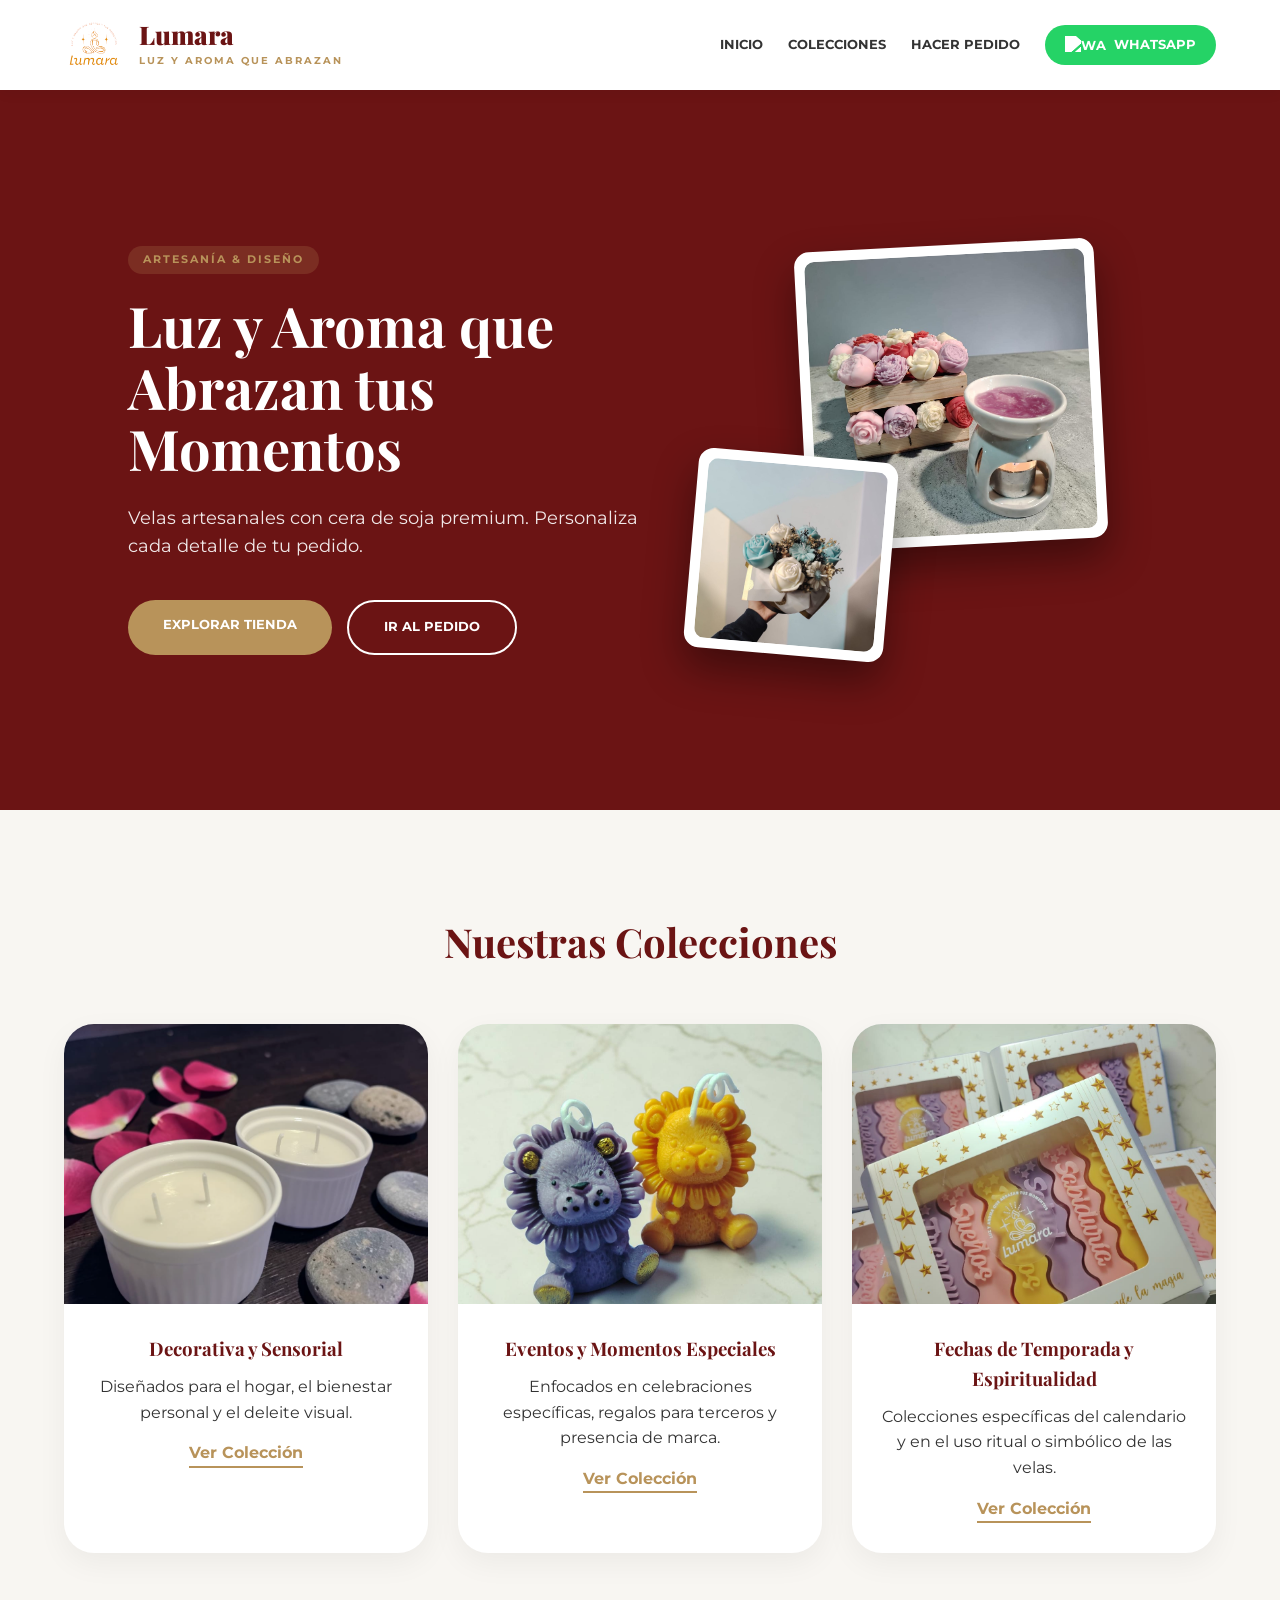
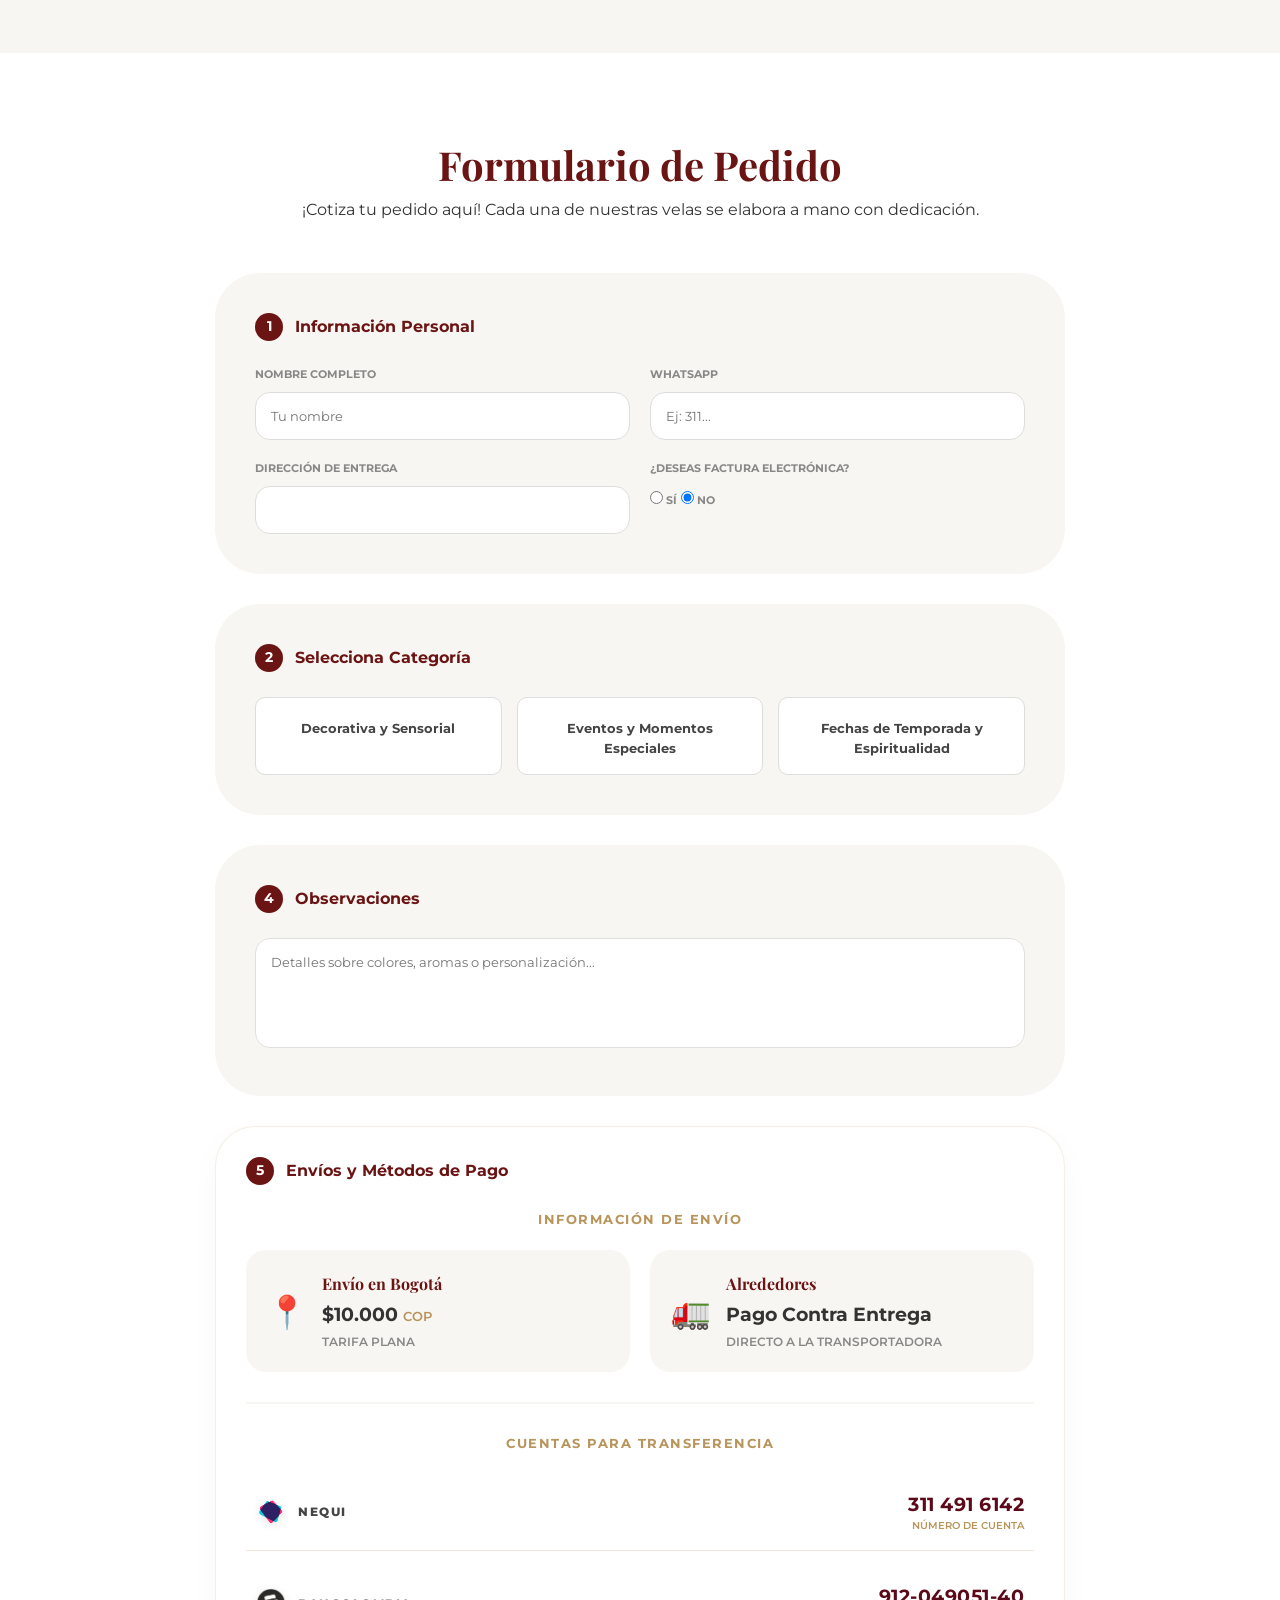
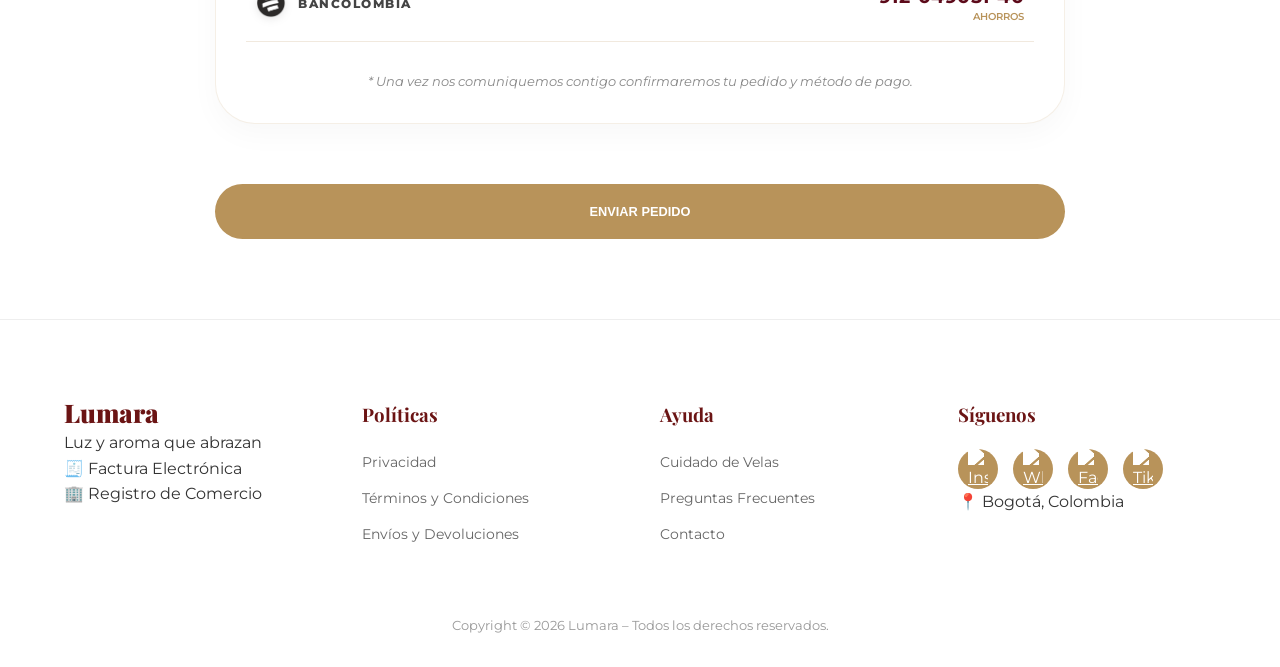
==== commit c4ee2db6: "actualizacion en decorativa" ====
--- a/index.html
+++ b/index.html
@@ -19,9 +19,16 @@
                 <img src="imagenes/Logo-lumara.png" alt="Lumara Logo" class="main-logo">
                 <div class="brand-text">
                     <span class="brand-name">Lumara</span>
-                    <span class="slogan">LUZ Y AROMA QUE ABRAZAN</span>
+                    <span class="slogan main-slogan">LUZ Y AROMA QUE ABRAZAN</span>
                 </div>
             </a>
+
+            <button class="hamburger" aria-label="Abrir menú">
+                <span class="bar"></span>
+                <span class="bar"></span>
+                <span class="bar"></span>
+            </button>
+
             <nav class="nav-links">
                 <a href="#inicio">Inicio</a>
                 <a href="#catalogo">Colecciones</a>
@@ -68,7 +75,7 @@
             </div>
 
             <div class="category-card">
-                <div class="cat-img" style="background-image: url('imagenes/Eventos y Momentos Especiales.png');"></div>
+                <div class="cat-img" style="background-image: url('imagenes/leon.jpeg');"></div>
                 <div class="cat-info">
                     <h3>Eventos y Momentos Especiales</h3>
                     <p>Enfocados en celebraciones específicas, regalos para terceros y presencia de marca.</p>
@@ -77,7 +84,8 @@
             </div>
 
             <div class="category-card">
-                <div class="cat-img" style="background-image: url('imagenes/Decorativa y Sensorial.png');"></div>
+                <div class="cat-img" style="background-image: url('imagenes/velas-intenciones-onduladas-1.jpeg');">
+                </div>
                 <div class="cat-info">
                     <h3>Fechas de Temporada y Espiritualidad</h3>
                     <p>Colecciones específicas del calendario y en el uso ritual o simbólico de las velas.</p>
--- a/style.css
+++ b/style.css
@@ -112,6 +112,109 @@
     height: 18px;
     filter: brightness(0) invert(1);
 }
+
+
+/** hamburguesa */
+
+/* --- ESTILOS GENERALES (BASE) --- */
+
+.hamburger {
+    display: none;
+    cursor: pointer;
+    background: none;
+    border: none;
+    padding: 10px;
+    z-index: 100;
+}
+
+.hamburger .bar {
+    display: block;
+    width: 22px;
+    /* Más corta para ser minimalista */
+    height: 2px;
+    /* Más delgada */
+    margin: 5px auto;
+    background-color: #d4af37;
+    transition: all 0.3s ease;
+}
+
+/* --- MEDIA QUERY PARA CELULARES (DISEÑO MINIMALISTA Y SUAVE) --- */
+@media screen and (max-width: 768px) {
+
+    .main-slogan {
+        display: none !important;
+    }
+
+    .hamburger {
+        display: block;
+    }
+
+    .nav-links {
+        position: absolute;
+        top: 80px;
+        right: 5%;
+        width: 90%;
+
+        /* Efecto Vidrio Premium (Glassmorphism) */
+        background-color: rgba(255, 255, 255, 0.7);
+        backdrop-filter: blur(15px);
+        -webkit-backdrop-filter: blur(15px);
+
+        border-radius: 20px;
+        border: 1px solid rgba(212, 175, 55, 0.2);
+        box-shadow: 0 10px 30px rgba(139, 90, 43, 0.15);
+
+        display: flex;
+        flex-direction: column;
+        align-items: center;
+        padding: 40px 0;
+        gap: 25px;
+
+        opacity: 0;
+        visibility: hidden;
+        transform: translateY(-10px);
+        transition: all 0.4s cubic-bezier(0.4, 0, 0.2, 1);
+        z-index: 90;
+    }
+
+    .nav-links.active {
+        opacity: 1;
+        visibility: visible;
+        transform: translateY(0);
+    }
+
+    /* --- ARREGLO DE TIPOGRAFÍA (A SERIF) --- */
+    .nav-links a {
+        /* Esta es la clave: cambia 'uppercase' por 'capitalize' */
+        text-transform: capitalize;
+
+        /* También asegúrate de que el peso de la letra sea ligero */
+        font-weight: 400;
+    }
+
+
+
+    /* Animación del botón hamburguesa */
+    .hamburger.active .bar:nth-child(2) {
+        opacity: 0;
+    }
+
+    .hamburger.active .bar:nth-child(1) {
+        transform: translateY(7px) rotate(45deg);
+    }
+
+    .hamburger.active .bar:nth-child(3) {
+        transform: translateY(-7px) rotate(-45deg);
+    }
+}
+
+
+
+
+
+
+
+
 
 /* ==========================================================================
    3. HERO (ESTILO BORGOÑA: image_bb5703)
@@ -875,7 +978,7 @@
    ========================================================================== */
 @media (max-width: 768px) {
 
-    
+
     @media (max-width: 768px) {
 
         .category-selector-grid {
@@ -947,9 +1050,4 @@
 
     .section-title {
         font-size: 2rem !important;
-    }
-
-
-
-
-   +    }
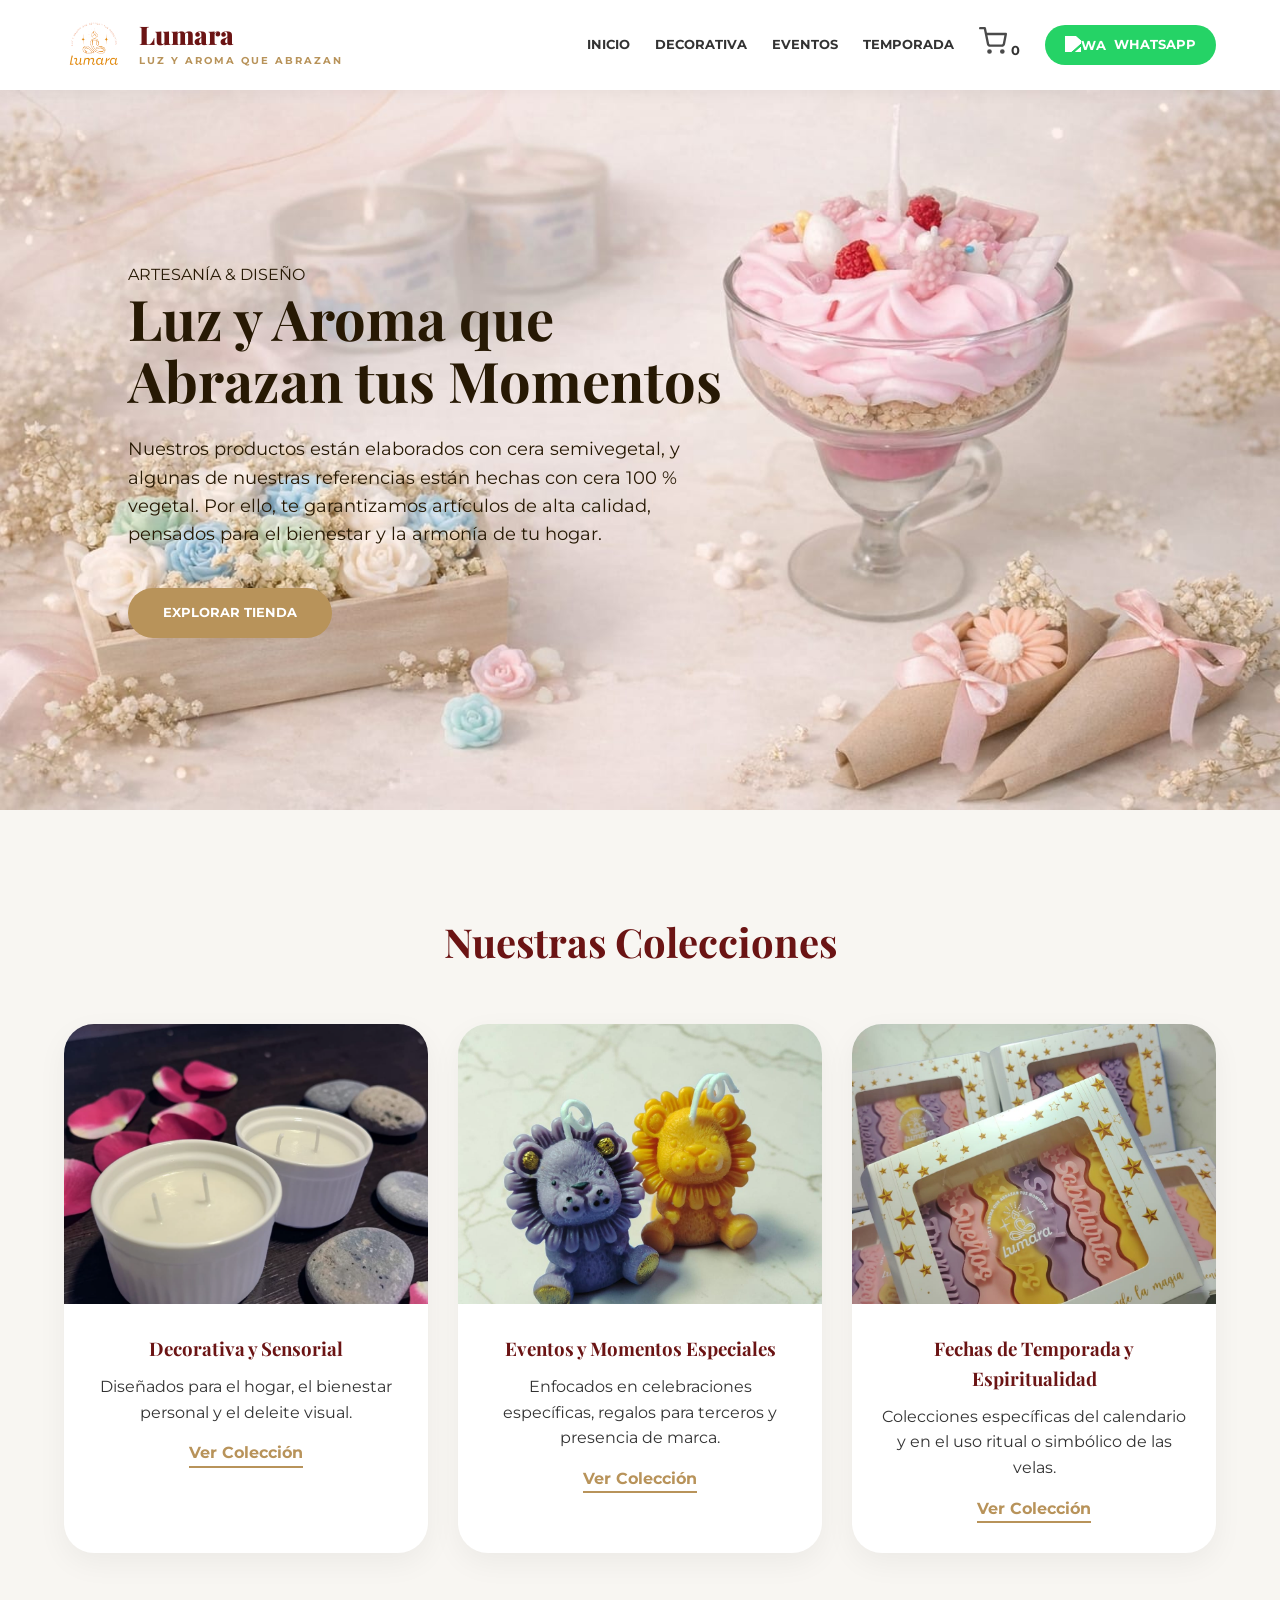
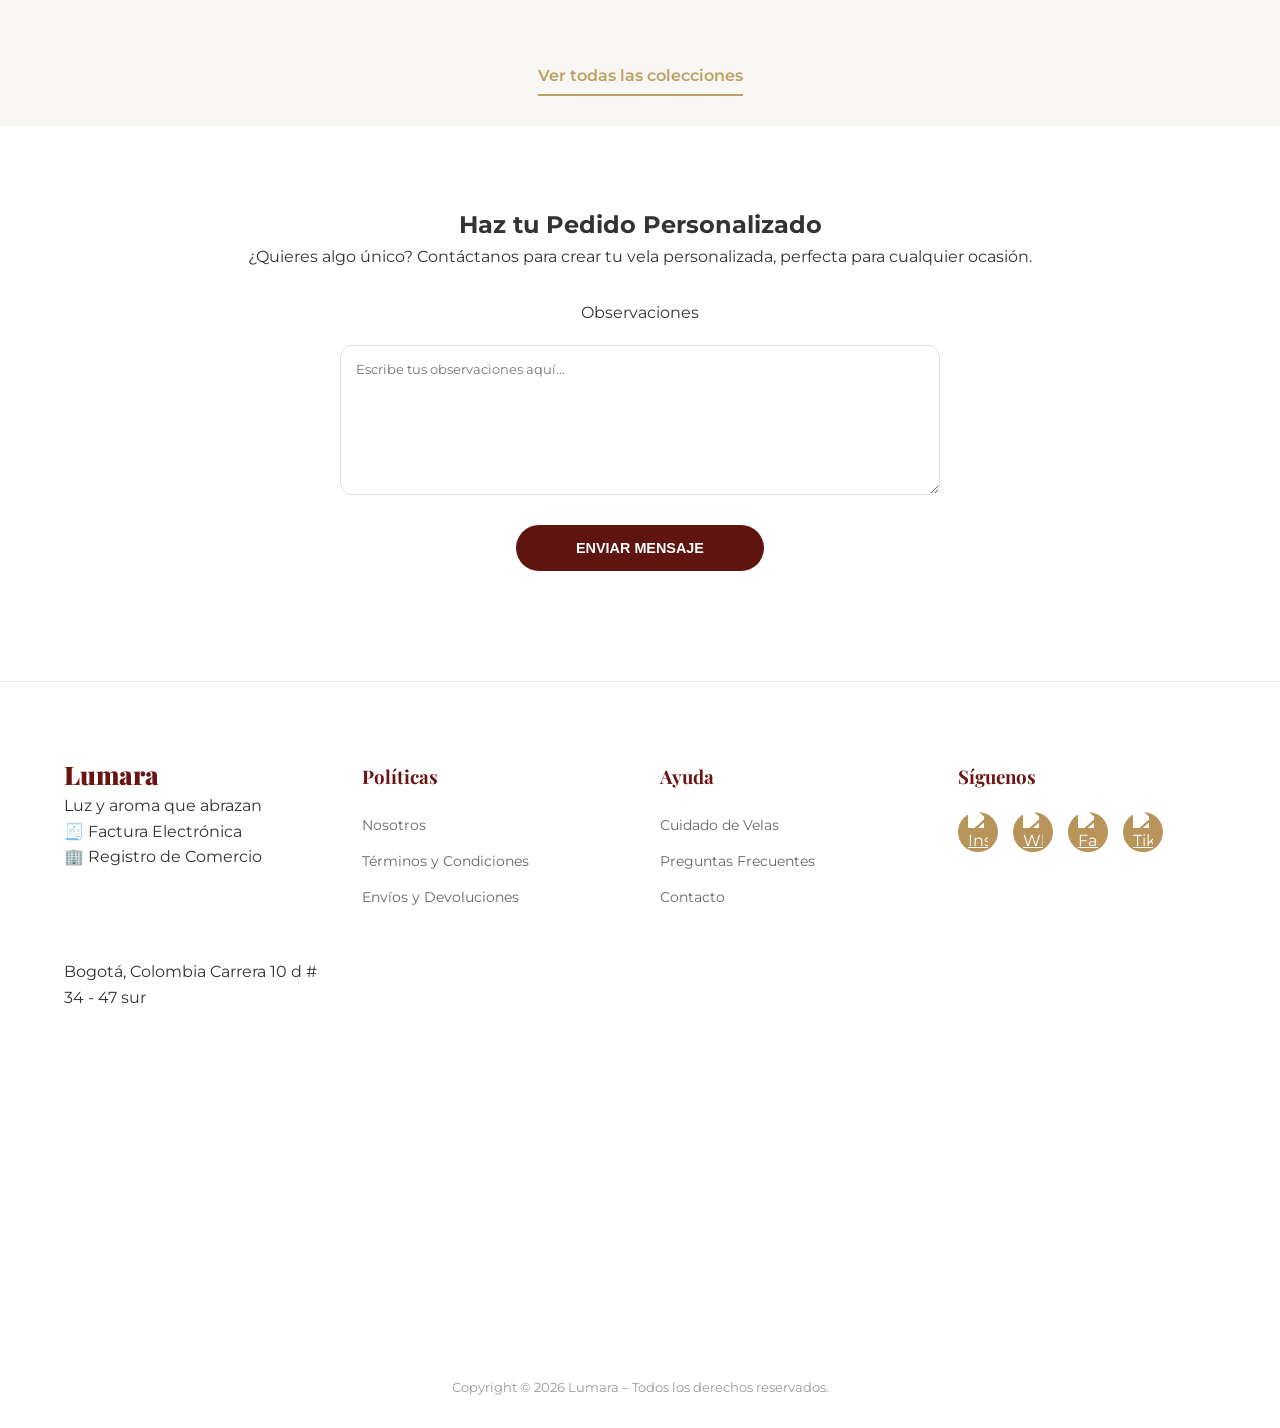
==== commit 9f112ae2: "Agregado mapa de Google y enlace a cuidado de velas" ====
--- a/index.html
+++ b/index.html
@@ -15,50 +15,59 @@
 
     <header class="navbar">
         <div class="nav-container">
-            <a href="#" class="logo-area">
+            <a href="index.html" class="logo-area">
                 <img src="imagenes/Logo-lumara.png" alt="Lumara Logo" class="main-logo">
                 <div class="brand-text">
                     <span class="brand-name">Lumara</span>
-                    <span class="slogan main-slogan">LUZ Y AROMA QUE ABRAZAN</span>
+                    <span class="slogan">LUZ Y AROMA QUE ABRAZAN</span>
                 </div>
             </a>
 
-            <button class="hamburger" aria-label="Abrir menú">
+            <button class="hamburger" aria-label="Abrir menú" aria-expanded="false">
                 <span class="bar"></span>
                 <span class="bar"></span>
                 <span class="bar"></span>
             </button>
 
             <nav class="nav-links">
-                <a href="#inicio">Inicio</a>
-                <a href="#catalogo">Colecciones</a>
-                <a href="#pedido">Hacer Pedido</a>
+                <a href="index.html">Inicio</a>
+                <a href="decorativa.html">Decorativa</a> <a href="eventos.html">Eventos</a> <a
+                    href="temporada.html">Temporada</a>
+                <div class="carrito-header-container" id="abrir-carrito">
+                    <a href="#" class="carrito-link">
+                        <svg class="icono-carrito-svg" width="28" height="28" viewBox="0 0 24 24" fill="none"
+                            stroke="#4a4a4a" stroke-width="2" stroke-linecap="round" stroke-linejoin="round">
+                            <circle cx="9" cy="21" r="1"></circle>
+                            <circle cx="20" cy="21" r="1"></circle>
+                            <path d="M1 1h4l2.68 13.39a2 2 0 0 0 2 1.61h9.72a2 2 0 0 0 2-1.61L23 6H6"></path>
+                        </svg>
+                        <span id="contador-carrito" class="contador-badge">0</span>
+                    </a>
+                </div>
+
                 <a href="https://wa.me/573114916142" class="wa-pill" target="_blank">
                     <img src="https://upload.wikimedia.org/wikipedia/commons/6/6b/WhatsApp.svg" alt="WA">
                     <span>WhatsApp</span>
                 </a>
+
             </nav>
         </div>
+
     </header>
 
     <section id="inicio" class="hero">
         <div class="hero-content">
             <span class="badge">ARTESANÍA & DISEÑO</span>
             <h1>Luz y Aroma que Abrazan tus Momentos</h1>
-            <p>Velas artesanales con cera de soja premium. Personaliza cada detalle de tu pedido.</p>
+            <p>Nuestros productos están elaborados con cera semivegetal, y algunas de nuestras referencias están hechas
+                con cera 100 % vegetal. Por ello, te garantizamos artículos de alta calidad, pensados para el bienestar
+                y la armonía de tu hogar.</p>
             <div class="hero-btns">
                 <a href="#catalogo" class="btn btn-gold">Explorar Tienda</a>
-                <a href="decorativa.html" class="btn btn-outline">Ir al Pedido</a>
-            </div>
-        </div>
-        <div class="hero-visual">
-            <div class="floating-card main-img">
-                <img src="imagenes/vela-principal.jpeg" alt="Vela Lumara">
-            </div>
-            <div class="floating-card sub-img">
-                <img src="imagenes/detalle-vela.jpeg" alt="Detalle Artesanal">
-            </div>
-        </div>
+
+            </div>
+        </div>
+
     </section>
 
     <section id="catalogo" class="catalog">
@@ -95,158 +104,23 @@
 
         </div>
     </section>
-    <section id="pedido" class="order-section">
-        <div class="form-container">
-            <div class="form-header">
-                <h2>Formulario de Pedido</h2>
-                <p>¡Cotiza tu pedido aquí! Cada una de nuestras velas se elabora a mano con dedicación.</p>
-            </div>
-
-            <form id="lumara-form"
-                action="https://script.google.com/macros/s/AKfycbyXKoO1j0jB86l4303hx8iAHmaSDSlbwB7p09s8OtyvmfCqDyS-DnFpuV3d4gm1bo3w/exec"
-                method="POST">
-
-                <div class="form-block">
-                    <div class="block-title"><span>1</span> Información Personal</div>
-                    <div class="input-grid">
-                        <div class="field">
-                            <label for="nombre">NOMBRE COMPLETO</label>
-                            <input type="text" id="nombre" name="nombre" placeholder="Tu nombre" required>
-                        </div>
-                        <div class="field">
-                            <label for="whatsapp">WHATSAPP</label>
-                            <input type="tel" id="whatsapp" name="whatsapp" placeholder="Ej: 311..." required>
-                        </div>
-                        <div class="field">
-                            <label for="direccion">DIRECCIÓN DE ENTREGA</label>
-                            <input type="text" id="direccion" name="direccion" required>
-                        </div>
-                        <div class="field">
-                            <label>¿DESEAS FACTURA ELECTRÓNICA?</label>
-                            <div class="options-group">
-                                <label class="radio-item"><input type="radio" name="factura" value="si">
-                                    <span>SÍ</span></label>
-                                <label class="radio-item"><input type="radio" name="factura" value="no" checked>
-                                    <span>NO</span></label>
-                            </div>
-                        </div>
-                    </div>
-                </div>
-
-                <div class="form-block">
-                    <div class="block-title"><span>2</span> Selecciona Categoría</div>
-                    <div class="category-selector-grid" id="category-grid">
-                    </div>
-                </div>
-
-                <div id="productos-dinamicos" class="form-block" style="display: none;">
-                    <div class="block-title"><span>3</span> Personaliza tu Selección</div>
-                    <div id="container-subcategorias"></div>
-                </div>
-
-                <div class="form-block">
-                    <div class="block-title"><span>4</span> Observaciones</div>
-                    <textarea name="observaciones" rows="4"
-                        placeholder="Detalles sobre colores, aromas o personalización..."></textarea>
-                </div>
-
-                <div class="form-block payment-block">
-
-                    <div class="block-title">
-                        <span>5</span> Envíos y Métodos de Pago
-                    </div>
-
-                    <div class="shipping-info-wrapper">
-                        <h4 class="sub-block-title">Información de Envío</h4>
-                        <div class="shipping-options-grid">
-
-                            <div class="shipping-card bogota">
-                                <div class="ship-icon">📍</div>
-                                <div class="ship-details">
-                                    <h5>Envío en Bogotá</h5>
-                                    <p class="ship-price">$10.000 <span class="currency">COP</span></p>
-                                    <p class="ship-note">Tarifa Plana</p>
-                                </div>
-                            </div>
-
-                            <div class="shipping-card surroundings">
-                                <div class="ship-icon">🚛</div>
-                                <div class="ship-details">
-                                    <h5>Alrededores</h5>
-                                    <p class="ship-price">Pago Contra Entrega</p>
-                                    <p class="ship-note">Directo a la Transportadora</p>
-                                </div>
-                            </div>
-
-                        </div>
-                    </div>
-
-                    <hr class="payment-separator">
-
-                    <div class="payment-methods-wrapper">
-                        <h4 class="sub-block-title">Cuentas para Transferencia</h4>
-
-                        <div class="payment-simple-container">
-                            <div class="payment-row nequi-row">
-                                <div class="bank-brand">
-                                    <img src="imagenes/Nequi.png" alt="Nequi" class="mini-logo">
-                                    <span class="bank-text">NEQUI</span>
-                                </div>
-                                <div class="bank-details">
-                                    <span class="account-num">311 491 6142</span>
-                                    <span class="account-type">NÚMERO DE CUENTA</span>
-                                </div>
-                            </div>
-
-                            <div class="payment-row bancolombia-row">
-                                <div class="bank-brand">
-                                    <img src="imagenes/LogoBancolombia.png" alt="Bancolombia" class="mini-logo">
-                                    <span class="bank-text">BANCOLOMBIA</span>
-                                </div>
-                                <div class="bank-details">
-                                    <span class="account-num">912-049051-40</span>
-                                    <span class="account-type">AHORROS</span>
-                                </div>
-                            </div>
-                        </div>
-                    </div>
-
-                    <p class="final-note">
-                        * Una vez nos comuniquemos contigo confirmaremos tu pedido y método de pago.
-                    </p>
-
-                </div>
-                <div class="form-actions" style="text-align: center;">
-                    <button type="submit" id="submit-btn" class="btn btn-gold"
-                        style="width: 100%; padding: 15px;">ENVIAR PEDIDO</button>
-                </div>
-
-            </form>
+
+    <section><a href="todas-las-colecciones.html" class="btn-vertodo">Ver todas las colecciones</a></section>
+
+    <section class="pedido">
+        <div class="container-pedido">
+
+            <h2>Haz tu Pedido Personalizado</h2>
+            <p class="pedido-intro">¿Quieres algo único? Contáctanos para crear tu vela personalizada, perfecta para
+                cualquier ocasión.</p>
+            <div class="formulario-personalizado">
+                <label for="observaciones">Observaciones</label>
+                <textarea id="observaciones" placeholder="Escribe tus observaciones aquí..."></textarea>
+                <button id="btn-whatsapp" class="btn-contactanos">Enviar mensaje</button>
+
+            </div>
         </div>
     </section>
-
-    <div id="modal-resumen" class="modal-overlay"
-        style="display: none; background: rgba(0,0,0,0.6); position: fixed; top: 0; left: 0; width: 100%; height: 100%; justify-content: center; align-items: center; z-index: 1000;">
-        <div class="modal-content"
-            style="background: white; padding: 30px; border-radius: 15px; max-width: 500px; width: 90%; max-height: 80vh; overflow-y: auto;">
-            <h2 style="font-family: 'Playfair Display', serif; color: #b8935a; margin-bottom: 15px;">Resumen de tu
-                Pedido</h2>
-            <div id="resumen-contenido"
-                style="text-align: left; margin-bottom: 20px; font-size: 14px; line-height: 1.6; border-top: 1px solid #eee; padding-top: 15px;">
-            </div>
-            <div style="display: flex; gap: 10px;">
-                <button onclick="cerrarResumen()"
-                    style="flex: 1; padding: 10px; border: 1px solid #ccc; background: white; border-radius: 5px; cursor: pointer;">Editar</button>
-                <button onclick="confirmarYEnviar()" id="btn-confirmar-final"
-                    style="flex: 2; padding: 10px; background: #b8935a; color: white; border: none; border-radius: 5px; cursor: pointer; font-weight: bold;">Confirmar
-                    y Enviar</button>
-            </div>
-        </div>
-    </div>
-
-
-
-    <script src="script.js"></script>
 
     <footer class="footer-lumara">
         <div class="footer-container">
@@ -262,7 +136,7 @@
             <div class="footer-col">
                 <h3>Políticas</h3>
                 <ul class="footer-links">
-                    <li><a href="#">Privacidad</a></li>
+                    <li><a href="historia_lumara_candel.pdf" target="_blank">Nosotros</a></li>
                     <li><a href="#">Términos y Condiciones</a></li>
                     <li><a href="#">Envíos y Devoluciones</a></li>
                 </ul>
@@ -271,28 +145,42 @@
             <div class="footer-col">
                 <h3>Ayuda</h3>
                 <ul class="footer-links">
-                    <li><a href="#">Cuidado de Velas</a></li>
+                    <li><a href="Uso y cuidado de tu vela.pdf">Cuidado de Velas</a></li>
                     <li><a href="#">Preguntas Frecuentes</a></li>
-                    <li><a href="#">Contacto</a></li>
+                    <li><a href="https://wa.me/573114916142" target="_blank">Contacto</a></li>
                 </ul>
             </div>
 
             <div class="footer-col">
                 <h3>Síguenos</h3>
                 <div class="social-row">
-                    <a href="#" class="social-item"><img src="https://cdn-icons-png.flaticon.com/512/174/174855.png"
-                            alt="Instagram"></a>
-                    <a href="https://wa.me/573114916142" class="social-item"><img
-                            src="https://cdn-icons-png.flaticon.com/512/733/733585.png" alt="WhatsApp"></a>
+                    <a href="https://www.instagram.com/lumara_candel/" class="social-item" target="_blank">
+                        <img src="https://cdn-icons-png.flaticon.com/512/174/174855.png" alt="Instagram">
+                    </a>
+                    <a href="https://wa.me/573114916142" class="social-item" target="_blank">
+                        <img src="https://cdn-icons-png.flaticon.com/512/733/733585.png" alt="WhatsApp">
+                    </a>
                     <a href="https://www.facebook.com/TU_PERFIL" class="social-item" target="_blank">
                         <img src="https://cdn-icons-png.flaticon.com/512/733/733547.png" alt="Facebook">
                     </a>
 
-                    <a href="https://www.tiktok.com/@TU_USUARIO" class="social-item" target="_blank">
+                    <a href="https://www.tiktok.com/@lumara_candel?_t=ZS-90ZVuOLXbRi&_r=1" class="social-item" target="_blank">
                         <img src="https://cdn-icons-png.flaticon.com/512/3046/3046121.png" alt="TikTok">
                     </a>
                 </div>
-                <p class="location-text">📍 Bogotá, Colombia</p>
+
+
+
+            </div>
+            <div class="map-container">
+                <p class="location-text"> Bogotá, Colombia Carrera 10 d # 34 - 47 sur</p>
+
+                <div class="map-frame">
+                    <iframe src="https://www.google.com/maps?q=4.5674591,-74.1040473&z=17&hl=es&output=embed"
+                        width="100%" height="300" style="border:0;" allowfullscreen="" loading="lazy"
+                        referrerpolicy="no-referrer-when-downgrade">
+                    </iframe>
+                </div>
             </div>
         </div>
 
@@ -301,9 +189,33 @@
         </div>
     </footer>
 
+    <div id="carrito-sidebar" class="sidebar-lumara-final">
+        <div class="header-carrito">
+            <h2>TU CARRITO DE COMPRAS</h2>
+            <span id="cerrar-carrito" onclick="toggleCarrito()">&times;</span>
+        </div>
+
+        <div id="lista-carrito">
+        </div>
+
+        <div class="footer-sidebar">
+            <div class="fila-subtotal">
+                <span>Subtotal:</span>
+                <span id="subtotal-valor">$ 0</span>
+            </div>
+            <div class="fila-total">
+                <strong>Total:</strong>
+                <strong id="total-carrito">$ 0</strong>
+            </div>
+            <button type="button" onclick="irAlCheckout()" class="btn-pagar">
+                IR A PAGAR
+            </button>
+        </div>
+    </div>
 
     <script src="script.js"></script>
-
+    <script src="carrito.js"></script>
+    <script src="checkout.js"></script>
 </body>
 
 </html>
--- a/style.css
+++ b/style.css
@@ -113,10 +113,9 @@
     filter: brightness(0) invert(1);
 }
 
-
-/** hamburguesa */
-
-/* --- ESTILOS GENERALES (BASE) --- */
+/* ==========================================
+   MENU HAMBURGUESA - SIN JAVASCRIPT (LUMARA)
+   ========================================== */
 
 .hamburger {
     display: none;
@@ -136,7 +135,7 @@
     margin: 5px auto;
     background-color: #d4af37;
     transition: all 0.3s ease;
-}
+} 
 
 /* --- MEDIA QUERY PARA CELULARES (DISEÑO MINIMALISTA Y SUAVE) --- */
 @media screen and (max-width: 768px) {
@@ -209,42 +208,34 @@
 }
 
 
-
-
-
-
-
-
-
 /* ==========================================================================
-   3. HERO (ESTILO BORGOÑA: image_bb5703)
+   SECCION LUZ Y AROMA
    ========================================================================== */
 .hero {
-    background-color: var(--burgundy);
-    /* Fondo total borgoña */
+    background-image: url('imagenes/fondo.jpeg');
+    /* 1. Esto soluciona el espacio blanco: obliga a la imagen a cubrir TODO el contenedor */
+    background-size: cover;
+
+    /* 2. Asegura que la imagen no se repita si el contenedor es más grande */
+    background-repeat: no-repeat;
+
+    /* 3. Centra la imagen para que lo más importante (la copa y flores) se mantenga a la vista */
+    background-position: center center;
+
     min-height: 80vh;
+    width: 100%;
+    /* Asegura que el contenedor use todo el ancho */
     display: flex;
     align-items: center;
     padding: 60px 10%;
     color: var(--white);
-    overflow: hidden;
+    position: relative;
 }
 
 .hero-content {
     flex: 1;
     max-width: 600px;
-}
-
-.badge {
-    display: inline-block;
-    background: rgba(184, 147, 90, 0.2);
-    color: var(--gold);
-    padding: 5px 15px;
-    border-radius: 50px;
-    font-size: 0.7rem;
-    font-weight: 700;
-    letter-spacing: 2px;
-    margin-bottom: 20px;
+    color: #271904;
 }
 
 .hero h1 {
@@ -252,18 +243,23 @@
     font-size: 3.5rem;
     line-height: 1.1;
     margin-bottom: 25px;
+
+
 }
 
 .hero p {
     font-size: 1.1rem;
     margin-bottom: 40px;
-    opacity: 0.9;
 }
 
 .hero-btns {
     display: flex;
     gap: 15px;
 }
+
+/* ==========================================================================
+   BOTONES  DE EXPLORAR TIENDA Y VER COLECCIÓN 
+   ========================================================================== */
 
 .btn {
     padding: 15px 35px;
@@ -291,10 +287,7 @@
     /* Tamaño grande como en la imagen */
 }
 
-.btn-outline {
-    border: 2px solid var(--white);
-    color: var(--white);
-}
+
 
 .btn:hover {
     transform: translateY(-3px);
@@ -400,512 +393,89 @@
 
 }
 
-
-/* DISEÑO PREMIUM PARA EL BOTÓN DE ENVÍO */
-#submit-btn.btn-gold {
-    /* Eliminamos el estilo "nativo" aburrido */
-    background: linear-gradient(135deg, #b8935a) !important;
-    color: white !important;
-    border: none !important;
+.btn-vertodo {
+    display: block;
+    margin: 5px auto 30px auto;
+    background: none;
+    color: #BE9F64;
+    padding: 5px 0;
+    border: none;
+    border-bottom: 2px solid #BE9F64;
     cursor: pointer;
-
-    /* Estructura y suavidad */
-    width: 100% !important;
-    padding: 20px !important;
-    border-radius: 50px !important;
-    /* Bordes tipo "píldora" muy modernos */
-    margin-top: 30px;
-}
+    font-weight: 600;
+    font-size: 1rem;
+    transition: 0.3s ease;
+    width: fit-content;
+    text-decoration: none;
+}
+
 
 /* ==========================================================================
-   5.1 VENTANA EMERGENTE DE ÉXITO
+   5. PEDIDO PERSONALIZADO
    ========================================================================== */
-.order-section {
+/* Asegura que el contenedor principal no corte el contenido */
+.pedido {
+    background: var(--white);
     padding: 80px 5%;
-    background-color: var(--white);
-}
-
-.form-container {
-    max-width: 850px;
-    margin: 0 auto;
-}
-
-.form-header {
+    display: flex;
+    flex-direction: column;
+    align-items: center;
     text-align: center;
-    margin-bottom: 50px;
-}
-
-.form-header h2 {
-    font-family: 'Playfair Display', serif;
-    color: var(--burgundy);
-    font-size: 2.5rem;
-}
-
-.form-block {
-    background: var(--cream);
-    padding: 40px;
-    border-radius: 45px;
-    margin-bottom: 30px;
-}
-
-.block-title {
-    font-weight: 700;
-    color: var(--burgundy);
-    margin-bottom: 25px;
-    display: flex;
-    align-items: center;
-    gap: 12px;
-}
-
-.block-title span {
-    background: var(--burgundy);
-    color: var(--white);
-    width: 28px;
-    height: 28px;
-    border-radius: 50%;
-    display: flex;
-    align-items: center;
-    justify-content: center;
-    font-size: 0.85rem;
-}
-
-/* Centrado de la sección Envíos (Específico solicitado) */
-.info-envios {
-    text-align: center;
+    min-height: auto;
+    /* Permite que crezca según el contenido */
+}
+
+.formulario-personalizado {
+    max-width: 600px;
+    width: 100%;
+    margin: 30px auto;
     display: flex;
     flex-direction: column;
     align-items: center;
-}
-
-.info-envios .block-title {
-    justify-content: center;
+    gap: 20px;
+    /* Espacio uniforme entre elementos */
+}
+
+.textarea-container {
     width: 100%;
-}
-
-.input-grid {
-    display: grid;
-    grid-template-columns: repeat(auto-fit, minmax(250px, 1fr));
-    gap: 20px;
-}
-
-.field {
-    display: flex;
-    flex-direction: column;
-    gap: 8px;
-}
-
-.field label {
-    font-size: 0.7rem;
+    display: block;
+}
+
+#observaciones {
+    width: 100%;
+    min-height: 150px;
+    /* Altura mínima para que no se vea a medias */
+    padding: 15px;
+    border: 1px solid #ddd;
+    border-radius: 12px;
+    font-family: inherit;
+    resize: vertical;
+    /* Solo permite estirar hacia abajo para no romper el layout */
+    box-sizing: border-box;
+    /* Asegura que el padding no agrande el ancho */
+}
+
+/* Estilo del botón de contacto */
+.btn-contactanos {
+    display: inline-block;
+    background: #5E150F;
+    /* Color vino de Lumara */
+    color: white;
+    padding: 15px 60px;
+    border-radius: 50px;
+    border: none;
+    cursor: pointer;
     font-weight: 700;
     text-transform: uppercase;
-    color: #888;
-}
-
-input,
-textarea {
-    padding: 15px;
-    border: 1px solid #ddd;
-    border-radius: 15px;
-    font-family: inherit;
-}
-
-/* Selector de Categorías */
-.category-selector-grid {
-    display: grid;
-    grid-template-columns: repeat(auto-fit, minmax(130px, 1fr));
-    gap: 15px;
-}
-
-.radio-card input {
-    display: none;
-}
-
-.radio-box {
-    padding: 15px;
-    background: var(--white);
-    border-radius: 20px;
-    text-align: center;
-    cursor: pointer;
-    font-weight: 700;
-    border: 2px solid transparent;
-    transition: 0.3s;
-}
-
-.radio-card input:checked+.radio-box {
-    border-color: var(--gold);
-    color: var(--gold);
-    box-shadow: 0 5px 15px rgba(184, 147, 90, 0.2);
-}
-
-.btn-submit {
-    width: 100%;
-    padding: 22px;
-    background: var(--burgundy);
-    color: var(--white);
-    border: none;
-    border-radius: 50px;
-    font-weight: 700;
-    text-transform: uppercase;
-    letter-spacing: 2px;
-    cursor: pointer;
-    transition: 0.3s;
-}
-
-.btn-submit:hover {
+    font-size: 0.9rem;
+    transition: 0.3s ease;
+    margin-top: 10px;
+}
+
+.btn-contactanos:hover {
     background: var(--gold);
-    transform: translateY(-3px);
-}
-
-/*AROMAS Y CONTENEDOR */
-
-/* Contenedor de cada producto */
-.product-row {
-    display: flex;
-    align-items: center;
-    justify-content: flex-start;
-    /* Alinea todo a la izquierda */
-    background: #ffffff;
-    padding: 12px 20px;
-    margin-bottom: 10px;
-    border-radius: 15px;
-    gap: 40px;
-    /* Espacio fijo entre el nombre y los controles */
-}
-
-/* Nombre de la vela con ancho controlado */
-.product-info {
-    flex: 0 0 160px;
-    /* Evita que el nombre empuje los controles al extremo */
-    font-weight: 600;
-    color: #6a2a2a;
-    display: flex;
-    align-items: center;
-}
-
-/* Contenedor de Aroma + Cantidad */
-.product-controls {
-    display: flex;
-    align-items: center;
-    gap: 30px;
-    /* Espacio corto entre el selector y el número */
-}
-
-/* Selector de Aroma estilizado */
-.select-aroma {
-    min-width: 250px;
-    padding: 8px;
-    border-radius: 10px;
-    border: 1px solid #e0e0e0;
-    background-color: #fdfdfd;
-}
-
-/* Cuadro de Observaciones: Ancho Total */
-textarea[name="observaciones"] {
-    width: 100% !important;
-    /* Ocupa todo el ancho disponible */
-    min-height: 110px;
-    padding: 15px;
-    border-radius: 15px;
-    border: 1px solid #e0e0e0;
-    font-family: 'Montserrat', sans-serif;
-    resize: none;
-    box-sizing: border-box;
-    /* Evita que el padding lo saque de los bordes */
-}
-
-/* Contenedor de Métodos de Pago */
-.payment-methods {
-    background: #fff !important;
-    border: 1px solid rgba(184, 147, 90, 0.2);
-}
-
-.payment-grid {
-    display: grid;
-    grid-template-columns: repeat(auto-fit, minmax(280px, 1fr));
-    gap: 25px;
-    margin: 30px 0;
-}
-
-/* Diseño de Tarjetas */
-.payment-card {
-    padding: 25px;
-    border-radius: 20px;
-    position: relative;
-    overflow: hidden;
-    transition: transform 0.3s ease;
-    background: var(--cream);
-    border: 1px solid #eee;
-}
-
-.payment-card:hover {
-    transform: translateY(-5px);
-}
-
-/* ==========================================================================
-   NUEVA SECCIÓN: ENVÍOS Y PAGOS (RESTAURADO Y ACTUALIZADO)
-   ========================================================================== */
-
-/* 1. Contenedor Principal (Caja Blanca) */
-.payment-block {
-    background: #ffffff !important;
-    padding: 30px !important;
-    border-radius: 40px !important;
-    border: 1px solid rgba(184, 147, 90, 0.15);
-    /* Borde dorado muy sutil */
-    box-shadow: 0 10px 30px rgba(0, 0, 0, 0.03) !important;
-}
-
-/* 2. Sub-títulos de bloque (Envíos y Cuentas) */
-.sub-block-title {
-    font-size: 0.8rem;
-    font-weight: 700;
-    text-transform: uppercase;
-    color: var(--gold);
-    /* Color dorado de la marca */
-    letter-spacing: 1.5px;
-    margin-bottom: 20px;
-    text-align: center;
-}
-
-/* --- A. SECCIÓN ENVÍOS --- */
-.shipping-info-wrapper {
-    margin-bottom: 30px;
-}
-
-.shipping-options-grid {
-    display: grid;
-    grid-template-columns: repeat(auto-fit, minmax(280px, 1fr));
-    gap: 20px;
-}
-
-.shipping-card {
-    background: var(--cream);
-    /* Fondo crema claro */
-    padding: 20px;
-    border-radius: 20px;
-    display: flex;
-    align-items: center;
-    gap: 15px;
-    border: 1px solid transparent;
-    transition: 0.3s ease;
-}
-
-.shipping-card:hover {
-    border-color: rgba(184, 147, 90, 0.3);
-    transform: translateY(-3px);
-}
-
-.ship-icon {
-    font-size: 2rem;
-    /* Icono grande */
-    color: var(--burgundy);
-    flex-shrink: 0;
-}
-
-.ship-details h5 {
-    font-family: 'Playfair Display', serif;
-    font-size: 1rem;
-    color: var(--burgundy);
-    margin-bottom: 2px;
-}
-
-.ship-price {
-    font-size: 1.2rem;
-    font-weight: 700;
-    color: var(--text);
-    margin-bottom: 2px;
-}
-
-.currency {
-    font-size: 0.8rem;
-    color: var(--gold);
-    font-weight: 600;
-}
-
-.ship-note {
-    font-size: 0.75rem;
-    color: #888;
-    font-weight: 600;
-    text-transform: uppercase;
-}
-
-/* Separador decorativo */
-.payment-separator {
-    border: none;
-    border-top: 2px solid var(--cream);
-    /* Separador sutil */
-    margin: 30px 0;
-}
-
-/* --- B. SECCIÓN MÉTODOS DE PAGO --- */
-.payment-grid {
-    display: grid;
-    grid-template-columns: repeat(auto-fit, minmax(280px, 1fr));
-    gap: 20px;
-}
-
-/* Actualización de las Tarjetas de Pago */
-.payment-card {
-    background: #fdfdfd;
-    /* Fondo ligeramente diferente para contrastar */
-    padding: 25px;
-    border-radius: 20px;
-    position: relative;
-    overflow: hidden;
-    transition: 0.3s ease;
-    border: 1px solid #eee;
-}
-
-.payment-card:hover {
-    transform: translateY(-5px);
-    box-shadow: 0 5px 15px rgba(0, 0, 0, 0.05);
-}
-
-/* Borde lateral de color */
-.payment-card::before {
-    content: '';
-    position: absolute;
-    left: 0;
-    top: 0;
-    height: 100%;
-    width: 6px;
-    border-radius: 3px;
-}
-
-
-/* Actualización de los Cabeceros de Tarjeta (Alineación con Logos) */
-.card-header {
-    display: flex;
-    justify-content: flex-start;
-    /* Alineación a la izquierda */
-    align-items: center;
-    gap: 15px;
-    /* Espacio entre el logo y el nombre del banco */
-    margin-bottom: 15px;
-    padding-left: 10px;
-    /* Separación del borde lateral */
-}
-
-/* Estilo para los logos de los bancos */
-.bank-logo-img {
-    height: 35px;
-    /* Tamaño del logo */
-    width: auto;
-    max-width: 60px;
-    /* Para que Bancolombia no se vea gigante */
-    object-fit: contain;
-}
-
-/* --- ESTILO REFINADO DE PAGOS --- */
-.payment-simple-container {
-    display: flex;
-    flex-direction: column;
-    gap: 15px;
-    margin-top: 20px;
-}
-
-.payment-row {
-    display: flex;
-    justify-content: space-between;
-    align-items: center;
-    padding: 15px 10px;
-    border-bottom: 1px solid rgba(184, 147, 90, 0.2);
-    /* Línea dorada sutil */
-    transition: all 0.3s ease;
-}
-
-.payment-row:hover {
-    background-color: rgba(184, 147, 90, 0.05);
-    border-radius: 8px;
-}
-
-.bank-brand {
-    display: flex;
-    align-items: center;
-    gap: 12px;
-}
-
-.mini-logo {
-    height: 30px;
-    width: auto;
-    filter: drop-shadow(0px 2px 4px rgba(0, 0, 0, 0.1));
-}
-
-.bank-text {
-    font-size: 0.75rem;
-    font-weight: 800;
-    letter-spacing: 1.5px;
-    color: #444;
-}
-
-.bank-details {
-    text-align: right;
-}
-
-.account-num {
-    display: block;
-    font-size: 1.2rem;
-    font-weight: 700;
-    color: #5c0a1a;
-    /* Tu color vino de Lumara */
-    letter-spacing: 0.5px;
-}
-
-.account-type {
-    display: block;
-    font-size: 0.65rem;
-    color: #b8935a;
-    /* Tu color dorado */
-    font-weight: 600;
-    margin-top: -2px;
-}
-
-
-/* Nota final aclaratoria */
-.final-note {
-    text-align: center;
-    font-size: 0.8rem;
-    font-style: italic;
-    color: #888;
-    margin-top: 30px;
-}
-
-.bank-name {
-    font-size: 0.75rem;
-    font-weight: 800;
-    letter-spacing: 2px;
-    color: var(--text-light);
-}
-
-.card-number {
-    font-size: 1.4rem;
-    font-weight: 700;
-    color: var(--burgundy);
-    letter-spacing: 1px;
-    margin-bottom: 5px;
-}
-
-.card-label {
-    font-size: 0.7rem;
-    text-transform: uppercase;
-    color: var(--gold);
-    font-weight: 600;
-}
-
-.payment-note {
-    text-align: center;
-    font-size: 0.8rem;
-    font-style: italic;
-    color: #888;
-    margin-top: 20px;
-    padding: 10px;
-    border-top: 1px solid #f9f9f9;
-}
-
-/* Ajuste para el botón de envío */
-.btn-submit-container {
-    text-align: center;
-    margin-top: 40px;
+    transform: translateY(-2px);
+    box-shadow: 0 5px 15px rgba(0, 0, 0, 0.1);
 }
 
 /* ==========================================================================
@@ -1050,4 +620,316 @@
 
     .section-title {
         font-size: 2rem !important;
-    }+    }
+}
+
+/* RESET PARA EL SIDEBAR */
+.sidebar-lumara {
+    position: fixed !important;
+    top: 0 !important;
+    right: -450px !important;
+    /* Escondido a la derecha */
+    width: 400px !important;
+    height: 100vh !important;
+    background-color: #ffffff !important;
+    z-index: 9999999 !important;
+    /* Valor extremo para estar sobre todo */
+    box-shadow: -10px 0 30px rgba(0, 0, 0, 0.2) !important;
+    transition: right 0.4s cubic-bezier(0.25, 0.46, 0.45, 0.94) !important;
+    display: flex !important;
+    flex-direction: column !important;
+    margin: 0 !important;
+    padding: 0 !important;
+}
+
+
+/* --- CARRITO --- */
+
+/* Contenedor de cada producto en el carrito */
+.item-carrito {
+    display: flex;
+    gap: 15px;
+    padding: 20px 0;
+    border-bottom: 1px solid #f0f0f0;
+    align-items: flex-start;
+}
+
+.item-img {
+    width: 90px;
+    height: 90px;
+    object-fit: cover;
+    border-radius: 12px;
+    /* Bordes redondeados como la foto */
+    background-color: #f9f9f9;
+}
+
+.item-info {
+    flex: 1;
+    display: flex;
+    flex-direction: column;
+    gap: 5px;
+}
+
+.item-header-info {
+    display: flex;
+    justify-content: space-between;
+    align-items: flex-start;
+}
+
+.item-info h4 {
+    margin: 0;
+    font-size: 0.95rem;
+    font-weight: 500;
+    color: #333;
+    max-width: 180px;
+}
+
+.btn-eliminar {
+    background: none;
+    border: none;
+    color: #ccc;
+    font-size: 20px;
+    cursor: pointer;
+    line-height: 1;
+}
+
+/* Selector de aroma */
+.select-aroma {
+    width: 100%;
+    padding: 8px;
+    border: 1px solid #eee;
+    border-radius: 5px;
+    color: #666;
+    font-size: 0.85rem;
+    margin: 5px 0;
+    outline: none;
+}
+
+.item-precio {
+    color: #710909;
+    /* Rojo Lumara */
+    font-weight: 700;
+    font-size: 1rem;
+    margin: 5px 0;
+}
+
+.item-pie {
+    display: flex;
+    justify-content: space-between;
+    align-items: center;
+    margin-top: 5px;
+}
+
+.label-cantidad {
+    font-size: 0.85rem;
+    color: #888;
+}
+
+/* Controles de cantidad exactos a la referencia */
+.control-cantidad {
+    display: flex;
+    align-items: center;
+    border: 1px solid #333;
+    /* Borde oscuro fino */
+    border-radius: 20px;
+    padding: 2px 10px;
+    gap: 15px;
+}
+
+.control-cantidad button {
+    background: none;
+    border: none;
+    font-size: 1.2rem;
+    cursor: pointer;
+    color: #710909;
+    padding: 0;
+    font-weight: 300;
+}
+
+.control-cantidad span {
+    font-size: 0.9rem;
+    font-weight: 500;
+    min-width: 15px;
+    text-align: center;
+}
+
+.btn-pagar {
+    width: 100%;
+    background-color: #710909;
+    /* Tu color vino */
+    color: white;
+    border: none;
+    padding: 18px;
+    border-radius: 35px;
+    font-size: 1rem;
+    font-weight: bold;
+    text-transform: uppercase;
+    letter-spacing: 2px;
+    cursor: pointer;
+    margin-top: 20px;
+    transition: background 0.3s;
+}
+
+.btn-pagar:hover {
+    background-color: #5a0707;
+}
+
+.sidebar-lumara-final {
+    position: fixed;
+    right: -400px;
+    /* Escondido por defecto */
+    top: 0;
+    width: 380px;
+    height: 100%;
+    background: #fff;
+    box-shadow: -5px 0 15px rgba(0, 0, 0, 0.1);
+    z-index: 1000;
+    display: flex;
+    flex-direction: column;
+    transition: 0.3s;
+    font-family: 'Segoe UI', sans-serif;
+}
+
+.sidebar-lumara-final.active {
+    right: 0;
+}
+
+.header-carrito {
+    padding: 25px;
+    display: flex;
+    justify-content: space-between;
+    align-items: center;
+    border-bottom: 1px solid #f2f2f2;
+}
+
+.header-carrito h2 {
+    font-size: 1.1rem;
+    letter-spacing: 1px;
+    margin: 0;
+    color: #444;
+}
+
+#lista-carrito {
+    flex: 1;
+    overflow-y: auto;
+    padding: 20px;
+}
+
+/* Estilo de cada Item */
+.item-carrito {
+    display: flex;
+    gap: 15px;
+    padding: 20px 0;
+    border-bottom: 1px solid #f8f8f8;
+}
+
+.img-carrito {
+    width: 85px;
+    height: 85px;
+    border-radius: 12px;
+    object-fit: cover;
+}
+
+/* Asegura que el contenedor info-item sea relativo */
+.info-item {
+    flex: 1;
+    position: relative; /* Clave para posicionar la X */
+    padding-right: 25px; /* Espacio para que el texto no choque con la X */
+}
+
+/* Título del producto */
+.nombre-item {
+    font-weight: 600;
+    display: block;
+    margin-bottom: 5px;
+    font-size: 0.95rem;
+}
+
+/* ESTILO DE LA X (Ubicar en esquina superior derecha) */
+.eliminar-x {
+    position: absolute;
+    top: 0;
+    right: 0;
+    font-size: 1.3rem; /* Tamaño de la X */
+    color: #bbb; /* Color gris claro según la imagen */
+    cursor: default; /* Clave: cursor de flecha predeterminada, no manito */
+    line-height: 1;
+}
+
+/* El resto de estilos se mantienen igual para la armonía de la imagen */
+.select-aroma {
+    width: 100%;
+    margin-bottom: 10px;
+    padding: 6px;
+    border: 1px solid #eee;
+    border-radius: 5px;
+    color: #666;
+    font-size: 0.9rem;
+}
+
+.fila-inferior {
+    display: flex;
+    justify-content: space-between;
+    align-items: center;
+}
+
+.precio-vino {
+    color: #631414;
+    font-weight: bold;
+}
+
+.capsula-cantidad {
+    display: flex;
+    align-items: center;
+    border: 1px solid #d4b5b5;
+    border-radius: 20px;
+    padding: 2px 8px;
+}
+
+.capsula-cantidad button {
+    background: none;
+    border: none;
+    color: #631414;
+    font-weight: bold;
+    cursor: pointer;
+    padding: 0 5px;
+}
+
+.capsula-cantidad input {
+    width: 25px;
+    text-align: center;
+    border: none;
+    outline: none;
+    font-weight: 600;
+}
+/* Footer */
+.footer-sidebar {
+    padding: 25px;
+    border-top: 1px solid #f2f2f2;
+}
+
+.fila-subtotal {
+    display: flex;
+    justify-content: space-between;
+    color: #999;
+    margin-bottom: 10px;
+}
+
+.fila-total {
+    display: flex;
+    justify-content: space-between;
+    font-size: 1.3rem;
+    margin-bottom: 25px;
+}
+
+.btn-pagar {
+    width: 100%;
+    background: #631414;
+    color: white;
+    border: none;
+    padding: 18px;
+    border-radius: 40px;
+    font-weight: bold;
+    cursor: pointer;
+    letter-spacing: 1px;
+}
